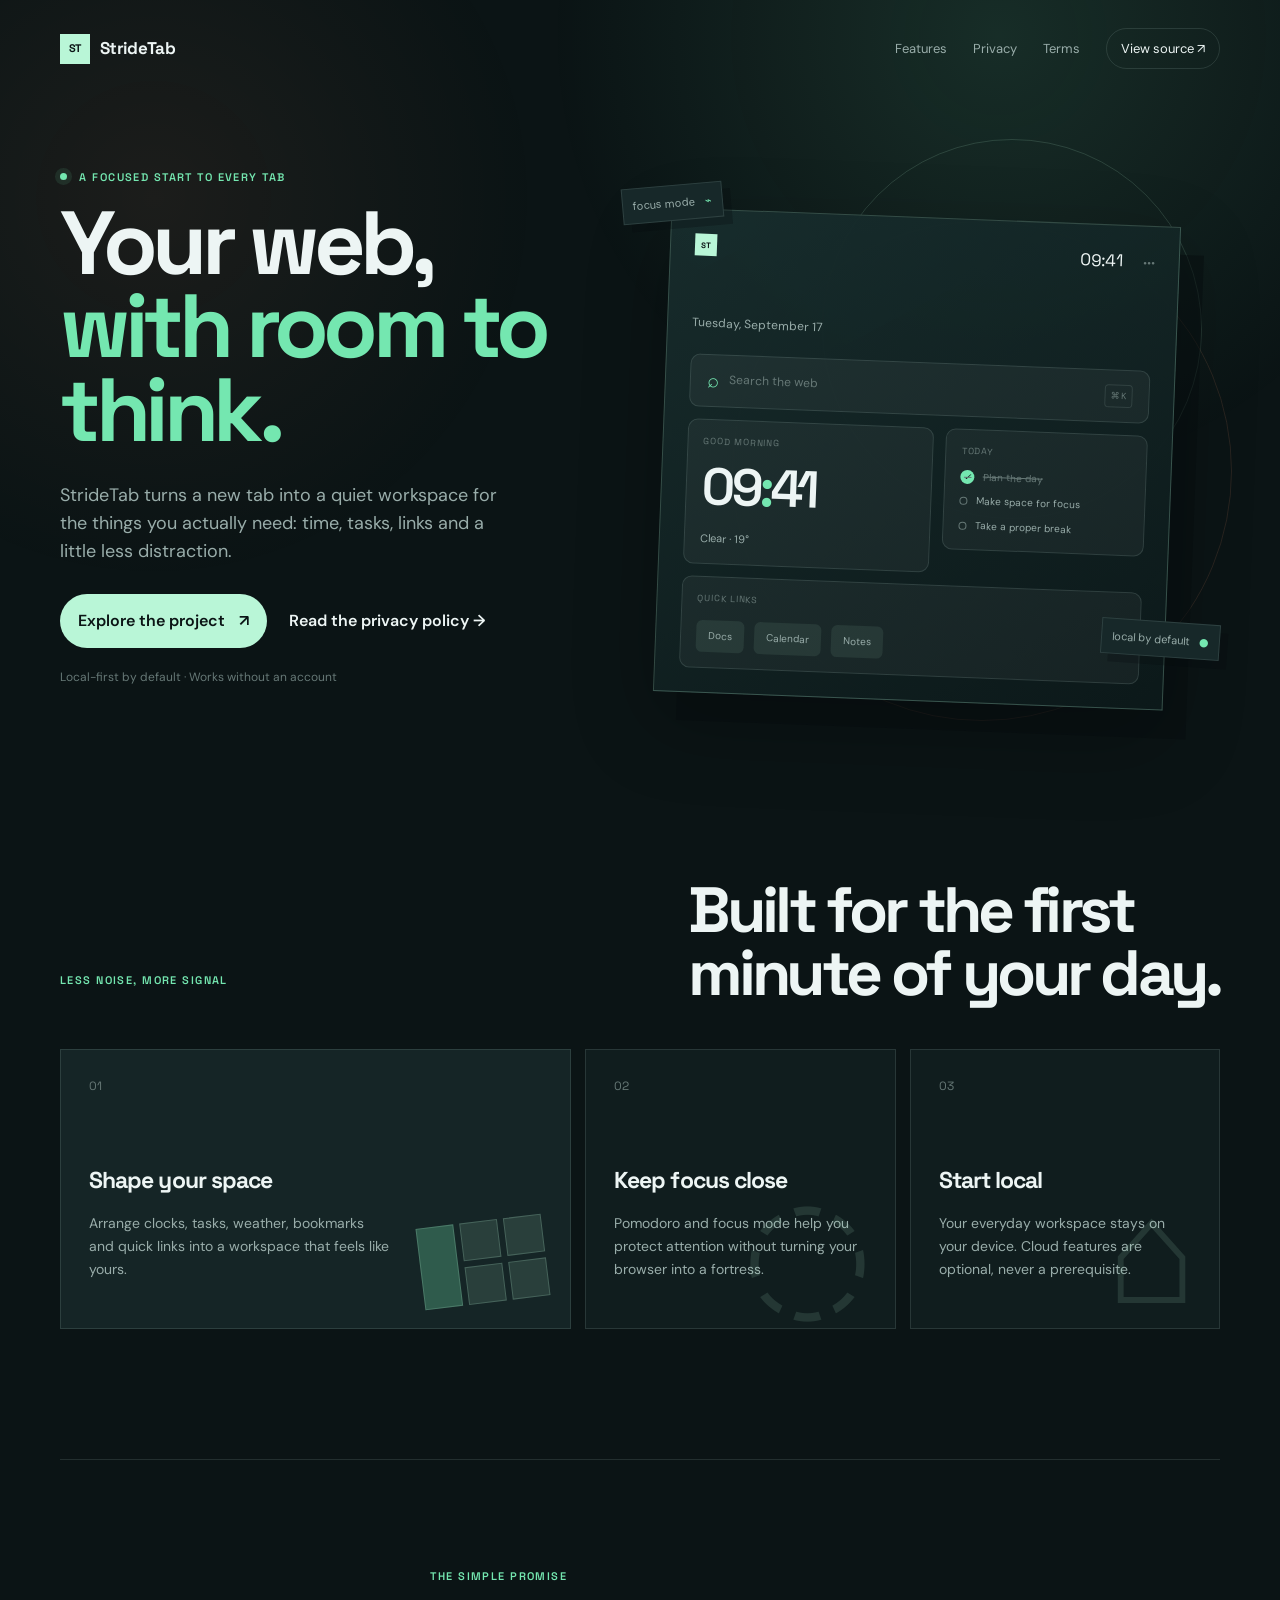
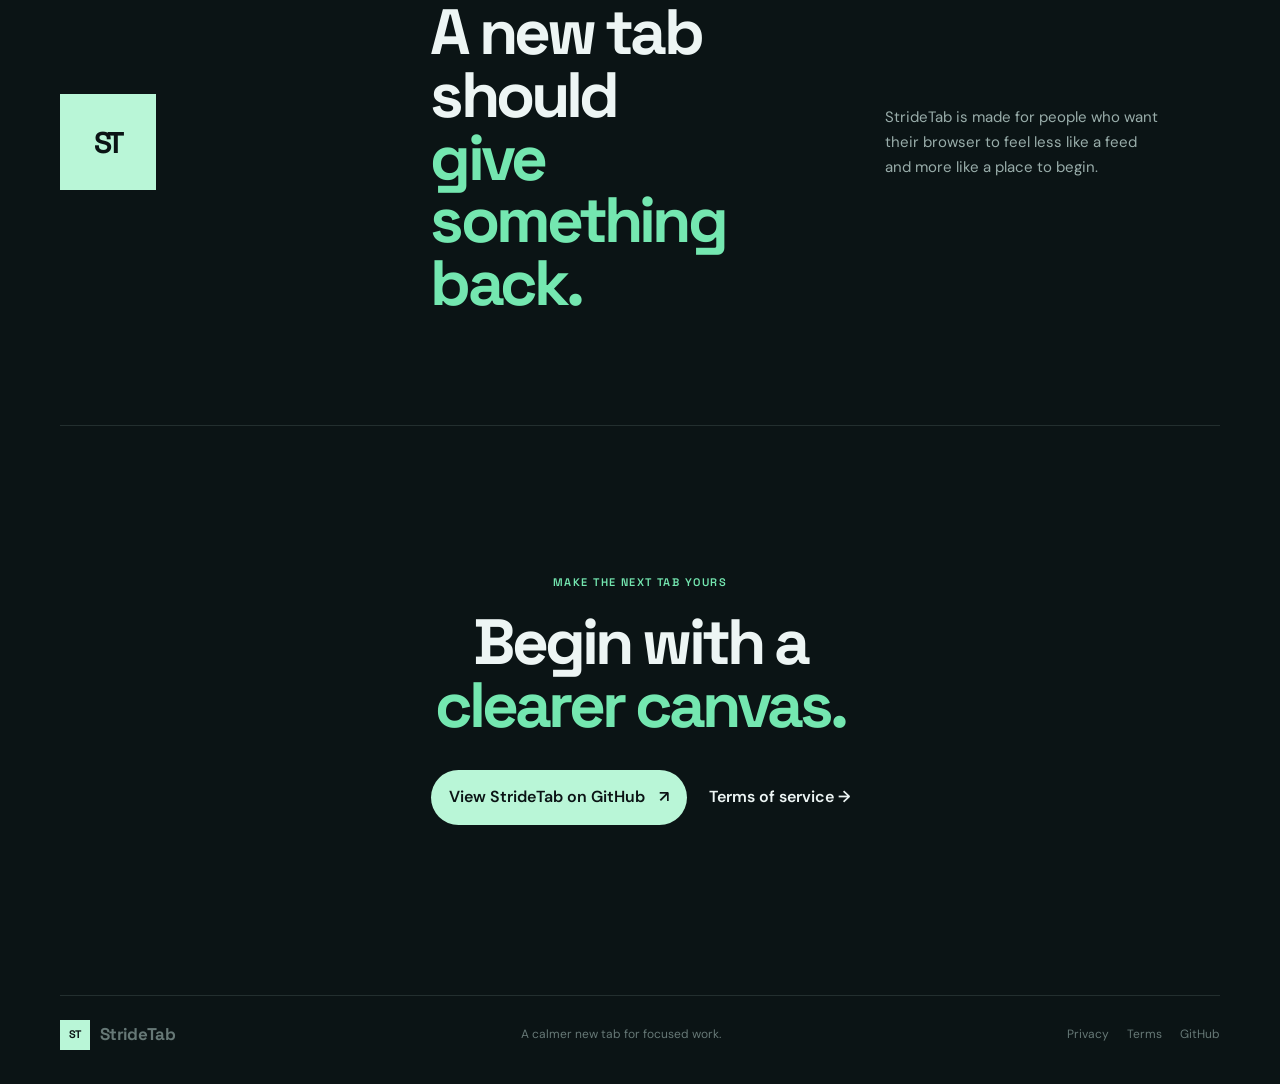
==== index.html @ 519f7705 "Create StrideTab legal and landing site" ====
<!doctype html>
<html lang="en">
  <head>
    <meta charset="UTF-8" />
    <meta name="viewport" content="width=device-width, initial-scale=1" />
    <meta name="description" content="StrideTab is a calmer, local-first Chrome new tab for focus, planning and quick access to the web." />
    <title>StrideTab — A calmer new tab</title>
    <link rel="stylesheet" href="styles.css" />
  </head>
  <body>
    <a class="skip-link" href="#main">Skip to content</a>
    <header class="site-header">
      <a class="wordmark" href="index.html" aria-label="StrideTab home"><span class="mark">ST</span><span>StrideTab</span></a>
      <nav class="site-nav" aria-label="Main navigation">
        <a href="#features">Features</a>
        <a href="privacy.html">Privacy</a>
        <a href="terms.html">Terms</a>
        <a class="nav-cta" href="https://github.com/Arbalester/chrome-extention-start-page-2024">View source <span aria-hidden="true">↗</span></a>
      </nav>
    </header>

    <main id="main">
      <section class="hero section-wrap">
        <div class="hero-copy">
          <p class="eyebrow"><span class="status-dot"></span> A focused start to every tab</p>
          <h1>Your web,<br /><em>with room to think.</em></h1>
          <p class="hero-lede">StrideTab turns a new tab into a quiet workspace for the things you actually need: time, tasks, links and a little less distraction.</p>
          <div class="hero-actions">
            <a class="button button-primary" href="https://github.com/Arbalester/chrome-extention-start-page-2024">Explore the project <span aria-hidden="true">↗</span></a>
            <a class="text-link" href="privacy.html">Read the privacy policy <span aria-hidden="true">→</span></a>
          </div>
          <p class="micro-copy">Local-first by default · Works without an account</p>
        </div>
        <div class="hero-visual" aria-label="Abstract preview of the StrideTab workspace" role="img">
          <div class="sun-orbit orbit-one"></div>
          <div class="sun-orbit orbit-two"></div>
          <div class="preview-window">
            <div class="preview-topline"><span class="preview-logo">ST</span><span class="preview-time">09:41</span><span class="preview-menu">•••</span></div>
            <div class="preview-date">Tuesday, September 17</div>
            <div class="preview-search"><span class="search-icon">⌕</span><span>Search the web</span><span class="search-key">⌘ K</span></div>
            <div class="preview-grid">
              <div class="preview-card clock-card"><small>GOOD MORNING</small><strong>09<span>:</span>41</strong><span class="weather">Clear · 19°</span></div>
              <div class="preview-card task-card"><small>TODAY</small><span class="task done"><i>✓</i> Plan the day</span><span class="task"><i></i> Make space for focus</span><span class="task"><i></i> Take a proper break</span></div>
              <div class="preview-card link-card"><small>QUICK LINKS</small><div class="link-row"><span>Docs</span><span>Calendar</span><span>Notes</span></div></div>
            </div>
          </div>
          <span class="float-label label-focus">focus mode <b>⌁</b></span>
          <span class="float-label label-local">local by default <b>●</b></span>
        </div>
      </section>

      <section id="features" class="section-wrap feature-section">
        <div class="section-intro"><p class="eyebrow">Less noise, more signal</p><h2>Built for the first<br />minute of your day.</h2></div>
        <div class="feature-grid">
          <article class="feature-card feature-wide"><span class="feature-number">01</span><div><h3>Shape your space</h3><p>Arrange clocks, tasks, weather, bookmarks and quick links into a workspace that feels like yours.</p></div><div class="mini-layout"><span></span><span></span><span></span><span></span><span></span></div></article>
          <article class="feature-card"><span class="feature-number">02</span><h3>Keep focus close</h3><p>Pomodoro and focus mode help you protect attention without turning your browser into a fortress.</p><span class="feature-glyph">◌</span></article>
          <article class="feature-card"><span class="feature-number">03</span><h3>Start local</h3><p>Your everyday workspace stays on your device. Cloud features are optional, never a prerequisite.</p><span class="feature-glyph">⌂</span></article>
        </div>
      </section>

      <section class="section-wrap principle-section">
        <div class="principle-mark">ST</div>
        <div><p class="eyebrow">The simple promise</p><h2>A new tab should<br /><em>give something back.</em></h2></div>
        <p class="principle-copy">StrideTab is made for people who want their browser to feel less like a feed and more like a place to begin.</p>
      </section>

      <section class="section-wrap final-cta">
        <p class="eyebrow">Make the next tab yours</p><h2>Begin with a<br /><em>clearer canvas.</em></h2>
        <div class="hero-actions"><a class="button button-primary" href="https://github.com/Arbalester/chrome-extention-start-page-2024">View StrideTab on GitHub <span aria-hidden="true">↗</span></a><a class="text-link" href="terms.html">Terms of service <span aria-hidden="true">→</span></a></div>
      </section>
    </main>

    <footer class="site-footer section-wrap"><a class="wordmark" href="index.html"><span class="mark">ST</span><span>StrideTab</span></a><span class="footer-note">A calmer new tab for focused work.</span><nav aria-label="Footer navigation"><a href="privacy.html">Privacy</a><a href="terms.html">Terms</a><a href="https://github.com/Arbalester/chrome-extention-start-page-2024">GitHub</a></nav></footer>
  </body>
</html>
---- styles.css ----
@import url('https://fonts.googleapis.com/css2?family=DM+Sans:wght@400;500;600;700&family=Space+Grotesk:wght@400;500;600;700&display=swap');

:root {
  --ink: #edf5f4;
  --muted: #99adaa;
  --faint: #667876;
  --canvas: #0b1415;
  --surface: #101d1e;
  --surface-raised: #152526;
  --line: rgba(213, 242, 232, 0.12);
  --mint: #b9f6d7;
  --mint-strong: #74e7b0;
  --coral: #ff9b72;
  --max: 1160px;
}

* { box-sizing: border-box; }
html { scroll-behavior: smooth; }
body { margin: 0; color: var(--ink); background: var(--canvas); font: 16px/1.65 'DM Sans', system-ui, sans-serif; }
body::before { position: fixed; inset: 0; z-index: -1; content: ''; pointer-events: none; background: radial-gradient(circle at 78% 4%, rgba(116, 231, 176, 0.12), transparent 28rem), radial-gradient(circle at 12% 22%, rgba(255, 155, 114, 0.07), transparent 24rem); }
a { color: inherit; text-decoration: none; }
a:focus-visible, button:focus-visible { outline: 2px solid var(--mint-strong); outline-offset: 4px; }
.skip-link { position: fixed; top: 12px; left: 12px; z-index: 10; padding: 8px 12px; color: var(--canvas); background: var(--mint); transform: translateY(-160%); }
.skip-link:focus { transform: translateY(0); }
.section-wrap { width: min(calc(100% - 48px), var(--max)); margin: 0 auto; }
.site-header { display: flex; align-items: center; justify-content: space-between; width: min(calc(100% - 48px), var(--max)); margin: 0 auto; padding: 28px 0; }
.wordmark { display: inline-flex; align-items: center; gap: 10px; font: 700 17px/1 'Space Grotesk', sans-serif; letter-spacing: -0.04em; }
.mark { display: grid; width: 30px; height: 30px; place-items: center; color: var(--canvas); background: var(--mint); font-size: 11px; letter-spacing: -0.08em; }
.site-nav { display: flex; align-items: center; gap: 26px; color: var(--muted); font-size: 13px; }
.site-nav a:hover, .site-footer a:hover { color: var(--mint); }
.site-nav .nav-cta { padding: 9px 14px; color: var(--ink); border: 1px solid var(--line); border-radius: 999px; }
.site-nav .nav-cta:hover { border-color: var(--mint-strong); }
.hero { display: grid; grid-template-columns: 0.9fr 1.1fr; gap: 72px; align-items: center; min-height: 690px; padding: 72px 0 120px; }
.eyebrow { margin: 0 0 18px; color: var(--mint-strong); font: 600 11px/1.2 'Space Grotesk', sans-serif; letter-spacing: 0.13em; text-transform: uppercase; }
.status-dot { display: inline-block; width: 7px; height: 7px; margin: 0 8px 1px 0; background: var(--mint-strong); border-radius: 50%; box-shadow: 0 0 0 5px rgba(116, 231, 176, 0.1); }
h1, h2, h3 { margin: 0; font-family: 'Space Grotesk', sans-serif; letter-spacing: -0.06em; }
h1 { max-width: 620px; font-size: clamp(3.5rem, 7vw, 6.8rem); line-height: 0.93; }
h1 em, h2 em { color: var(--mint-strong); font-style: normal; }
.hero-lede { max-width: 460px; margin: 30px 0 28px; color: var(--muted); font-size: 18px; line-height: 1.55; }
.hero-actions { display: flex; flex-wrap: wrap; align-items: center; gap: 22px; }
.button { display: inline-flex; align-items: center; gap: 14px; padding: 14px 18px; border-radius: 999px; font-weight: 600; }
.button-primary { color: var(--canvas); background: var(--mint); }
.button-primary:hover { background: #d4ffe7; transform: translateY(-1px); }
.text-link { color: var(--ink); font-weight: 600; }
.text-link:hover { color: var(--mint-strong); }
.micro-copy { margin: 20px 0 0; color: var(--faint); font-size: 12px; }
.hero-visual { position: relative; min-height: 520px; }
.preview-window { position: absolute; top: 48px; right: 8%; width: min(100%, 510px); padding: 24px; background: linear-gradient(150deg, rgba(24, 45, 45, 0.96), rgba(12, 25, 26, 0.98)); border: 1px solid rgba(185, 246, 215, 0.22); box-shadow: 24px 28px 0 rgba(6, 13, 14, 0.5), 0 30px 80px rgba(0, 0, 0, 0.28); transform: rotate(2.2deg); }
.preview-topline { display: flex; align-items: center; justify-content: space-between; color: var(--faint); font: 11px 'Space Grotesk', sans-serif; }
.preview-logo { display: grid; width: 22px; height: 22px; place-items: center; color: var(--canvas); background: var(--mint); font-size: 8px; font-weight: 700; }
.preview-time { margin-left: auto; margin-right: 20px; color: var(--ink); font-size: 17px; }
.preview-date { margin: 58px 0 20px; color: var(--muted); font-size: 12px; }
.preview-search { display: flex; align-items: center; gap: 10px; padding: 14px 16px; color: var(--faint); background: rgba(255, 255, 255, 0.045); border: 1px solid var(--line); border-radius: 10px; font-size: 12px; }
.search-icon { color: var(--mint-strong); font-size: 20px; line-height: 0; }
.search-key { margin-left: auto; padding: 3px 5px; border: 1px solid var(--line); border-radius: 4px; font-size: 9px; }
.preview-grid { display: grid; grid-template-columns: 1.1fr 0.9fr; gap: 12px; margin-top: 12px; }
.preview-card { min-height: 112px; padding: 15px; background: rgba(255, 255, 255, 0.045); border: 1px solid var(--line); border-radius: 10px; }
.preview-card small { display: block; margin-bottom: 16px; color: var(--faint); font: 9px 'Space Grotesk', sans-serif; letter-spacing: 0.1em; }
.clock-card { grid-row: span 2; }
.clock-card strong { display: block; font: 600 52px/0.9 'Space Grotesk', sans-serif; letter-spacing: -0.08em; }
.clock-card strong span { color: var(--mint-strong); }
.weather { display: block; margin-top: 20px; color: var(--muted); font-size: 11px; }
.task-card { display: grid; align-content: start; gap: 8px; }
.task-card small { margin-bottom: 4px; }
.task { display: flex; align-items: center; gap: 8px; color: var(--muted); font-size: 10px; }
.task i { display: block; width: 8px; height: 8px; border: 1px solid var(--faint); border-radius: 50%; }
.task.done { color: var(--faint); text-decoration: line-through; }
.task.done i { display: grid; width: 14px; height: 14px; place-items: center; color: var(--canvas); background: var(--mint-strong); border: 0; font-size: 9px; }
.link-card { grid-column: 1 / -1; min-height: 76px; }
.link-row { display: flex; gap: 10px; color: var(--muted); font-size: 10px; }
.link-row span { padding: 8px 12px; background: rgba(185, 246, 215, 0.08); border-radius: 6px; }
.sun-orbit { position: absolute; border: 1px solid rgba(185, 246, 215, 0.15); border-radius: 50%; }
.orbit-one { top: -30px; right: 3%; width: 380px; height: 380px; }
.orbit-two { top: 52px; right: -2%; width: 500px; height: 500px; border-color: rgba(255, 155, 114, 0.12); }
.float-label { position: absolute; z-index: 1; padding: 8px 10px; color: var(--muted); background: #172829; border: 1px solid var(--line); font-size: 11px; box-shadow: 8px 8px 0 rgba(5, 11, 12, 0.25); }
.float-label b { margin-left: 7px; color: var(--mint-strong); }
.label-focus { top: 16px; left: 0; transform: rotate(-5deg); }
.label-local { right: 0; bottom: 32px; transform: rotate(4deg); }
.feature-section { padding: 70px 0 130px; }
.section-intro { display: flex; align-items: end; justify-content: space-between; margin-bottom: 44px; }
.section-intro h2, .principle-section h2, .final-cta h2 { font-size: clamp(2.6rem, 5vw, 4.8rem); line-height: 0.98; }
.feature-grid { display: grid; grid-template-columns: 1.35fr 0.82fr 0.82fr; gap: 14px; }
.feature-card { position: relative; min-height: 280px; padding: 28px; overflow: hidden; background: var(--surface); border: 1px solid var(--line); }
.feature-card:first-child { background: var(--surface-raised); }
.feature-number { display: block; margin-bottom: 68px; color: var(--faint); font: 12px 'Space Grotesk', sans-serif; }
.feature-card h3 { margin-bottom: 12px; font-size: 23px; letter-spacing: -0.04em; }
.feature-card p { max-width: 300px; margin: 0; color: var(--muted); font-size: 14px; }
.feature-glyph { position: absolute; right: 22px; bottom: 2px; color: rgba(185, 246, 215, 0.12); font: 150px/1 'Space Grotesk', sans-serif; }
.mini-layout { position: absolute; right: 24px; bottom: 25px; display: grid; grid-template-columns: repeat(3, 38px); gap: 6px; transform: rotate(-7deg); }
.mini-layout span { display: block; height: 38px; background: rgba(185, 246, 215, 0.12); border: 1px solid rgba(185, 246, 215, 0.2); }
.mini-layout span:first-child { grid-row: span 2; height: 82px; background: rgba(116, 231, 176, 0.28); }
.principle-section { display: grid; grid-template-columns: 0.8fr 1fr 0.8fr; gap: 35px; align-items: center; padding: 110px 0; border-top: 1px solid var(--line); border-bottom: 1px solid var(--line); }
.principle-mark { display: grid; width: 96px; height: 96px; place-items: center; color: var(--canvas); background: var(--mint); font: 700 30px 'Space Grotesk', sans-serif; letter-spacing: -0.12em; }
.principle-copy { max-width: 280px; margin: 0; color: var(--muted); font-size: 15px; }
.final-cta { padding: 150px 0 170px; text-align: center; }
.final-cta .eyebrow { margin-bottom: 22px; }
.final-cta h2 { margin-bottom: 34px; }
.final-cta .hero-actions { justify-content: center; }
.site-footer { display: flex; align-items: center; justify-content: space-between; gap: 24px; padding: 24px 0 34px; border-top: 1px solid var(--line); color: var(--faint); font-size: 12px; }
.site-footer nav { display: flex; gap: 18px; }
.legal-page { max-width: 900px; padding: 88px 0 120px; }
.legal-page h1 { max-width: 700px; font-size: clamp(3.4rem, 7vw, 6rem); }
.legal-updated { margin: 20px 0 44px; color: var(--faint); font-size: 13px; }
.legal-lede { max-width: 680px; margin: 0 0 34px; color: var(--muted); font-size: 20px; line-height: 1.55; }
.legal-callout { display: grid; grid-template-columns: 120px 1fr; gap: 20px; max-width: 760px; margin-bottom: 72px; padding: 20px; color: var(--muted); background: rgba(185, 246, 215, 0.06); border-left: 2px solid var(--mint-strong); }
.legal-callout strong { color: var(--mint-strong); font-family: 'Space Grotesk', sans-serif; }
.legal-content { max-width: 700px; }
.legal-content h2 { margin: 44px 0 9px; font-size: 23px; letter-spacing: -0.035em; }
.legal-content p { margin: 0; color: var(--muted); }
@media (max-width: 820px) { .hero { grid-template-columns: 1fr; gap: 30px; padding-top: 54px; } .hero-visual { min-height: 490px; } .feature-grid { grid-template-columns: 1fr 1fr; } .feature-wide { grid-column: 1 / -1; } .principle-section { grid-template-columns: 100px 1fr; } .principle-copy { grid-column: 2; } }
@media (max-width: 560px) { .section-wrap, .site-header { width: min(calc(100% - 32px), var(--max)); } .site-header { align-items: flex-start; gap: 18px; } .site-nav { gap: 12px; font-size: 11px; } .site-nav a:nth-child(1) { display: none; } .site-nav .nav-cta { padding: 7px 9px; } .hero { min-height: auto; padding: 54px 0 90px; } h1 { font-size: 3.65rem; } .hero-lede { font-size: 16px; } .preview-window { right: 0; padding: 15px; transform: rotate(1deg); } .preview-date { margin-top: 42px; } .orbit-one { right: -18%; } .orbit-two { right: -35%; } .float-label { font-size: 10px; } .label-focus { left: -5px; } .label-local { right: -5px; bottom: 10px; } .section-intro { display: block; } .section-intro h2 { margin-top: 28px; } .feature-section { padding-bottom: 90px; } .feature-grid { grid-template-columns: 1fr; } .feature-wide { grid-column: auto; } .feature-card { min-height: 240px; } .principle-section { grid-template-columns: 1fr; gap: 28px; padding: 80px 0; } .principle-copy { grid-column: auto; } .final-cta { padding: 100px 0; } .site-footer { align-items: flex-start; flex-direction: column; } .legal-page { padding: 60px 0 90px; } .legal-callout { grid-template-columns: 1fr; gap: 5px; margin-bottom: 52px; } }
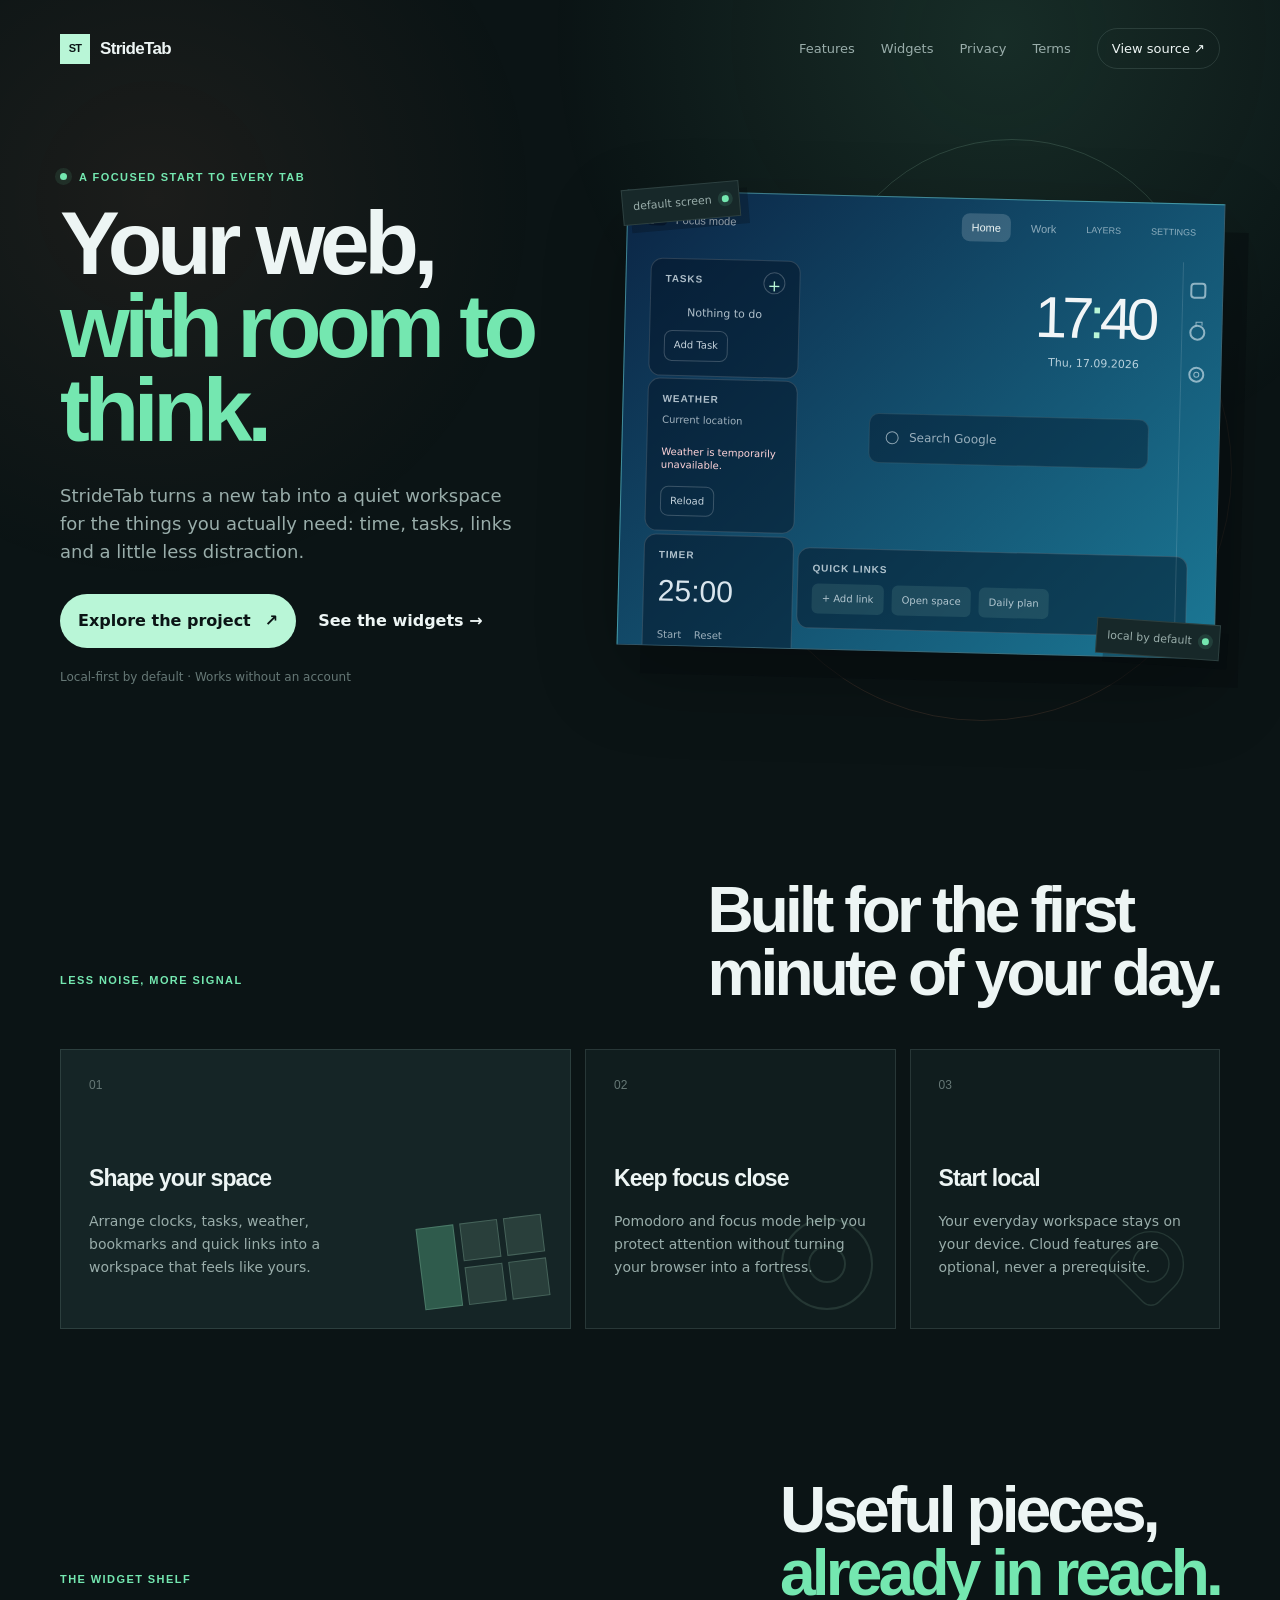
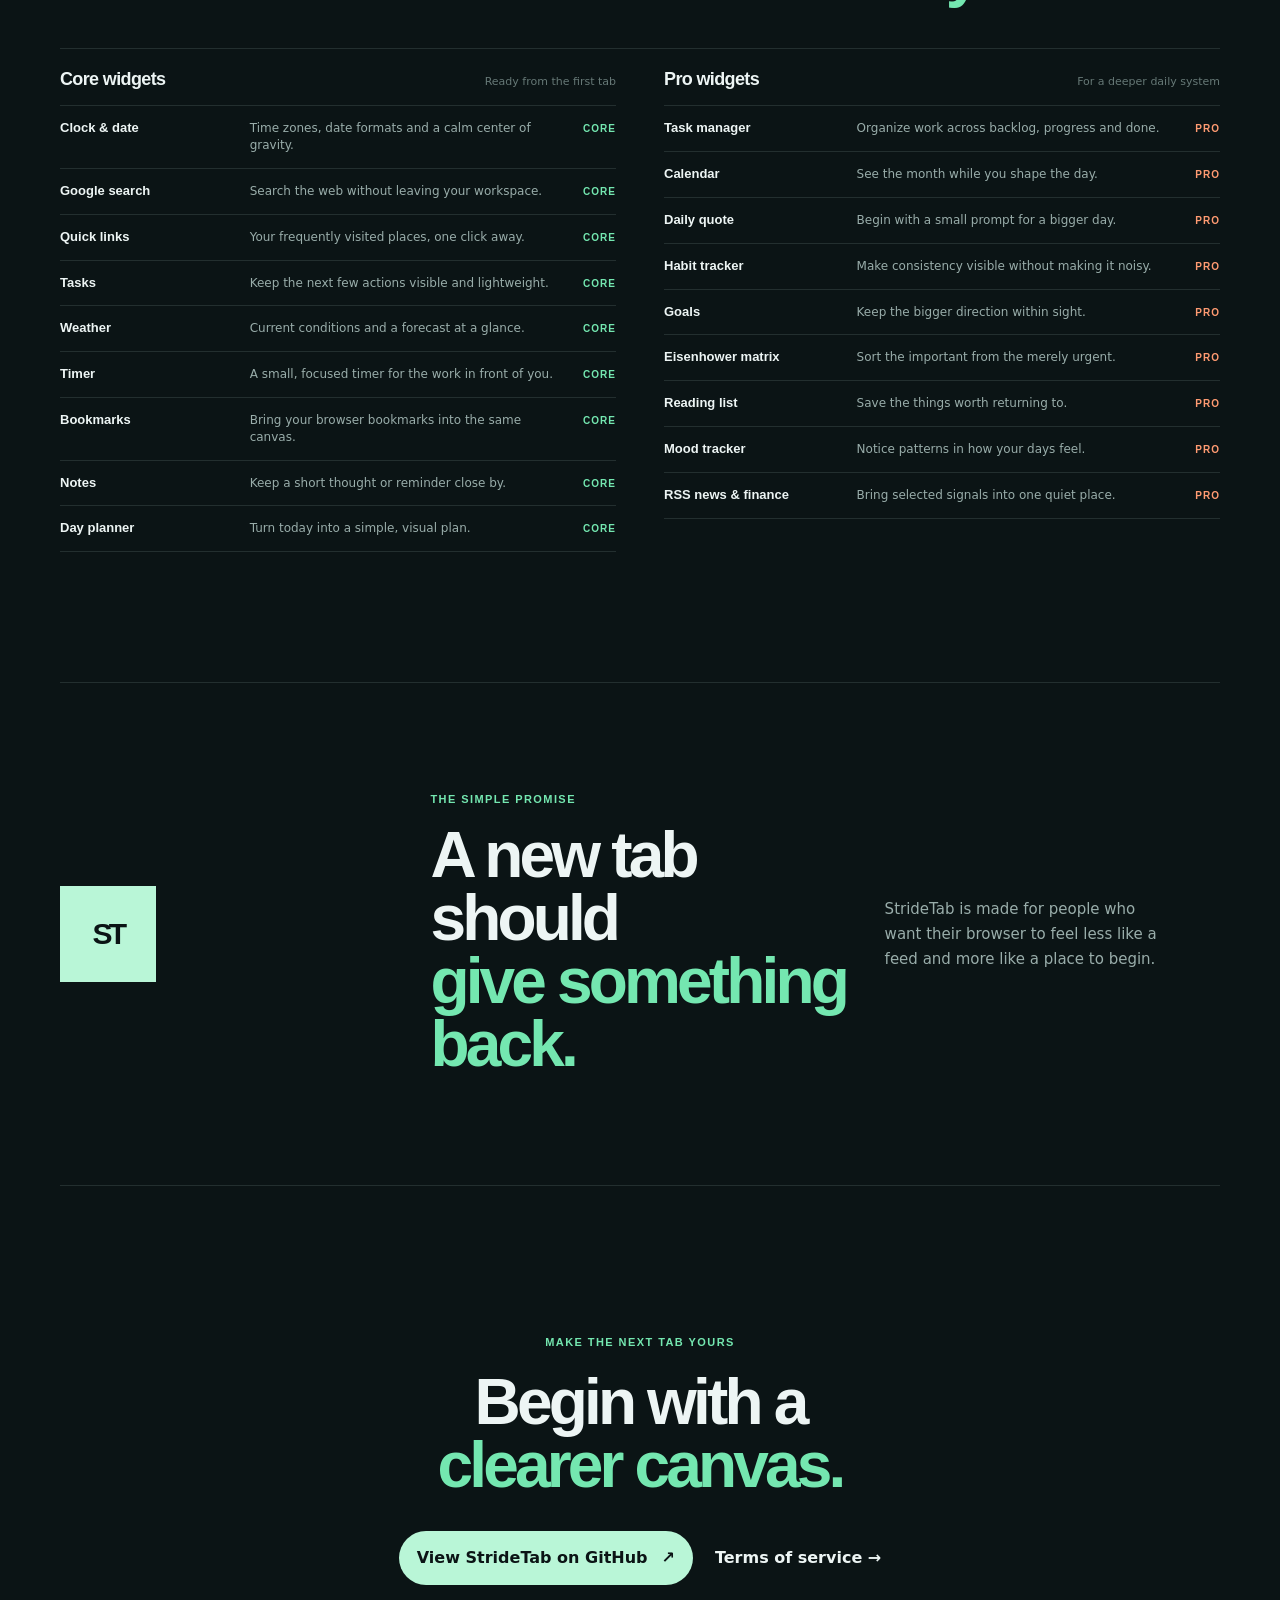
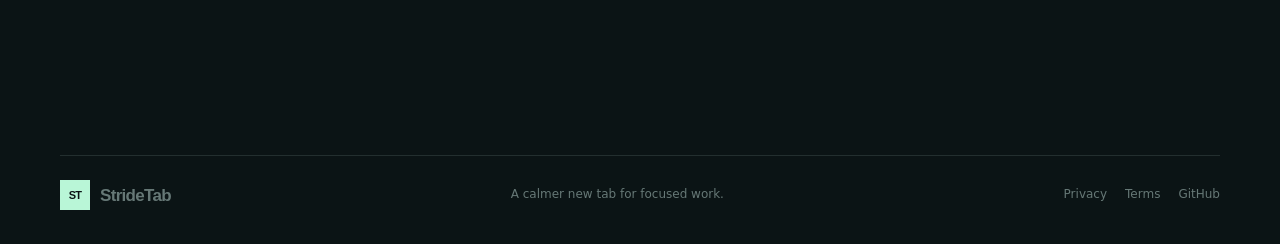
==== commit 0d47cca8: "Add accurate product preview and widget catalog" ====
--- a/index.html
+++ b/index.html
@@ -13,6 +13,7 @@
       <a class="wordmark" href="index.html" aria-label="StrideTab home"><span class="mark">ST</span><span>StrideTab</span></a>
       <nav class="site-nav" aria-label="Main navigation">
         <a href="#features">Features</a>
+        <a href="#widgets">Widgets</a>
         <a href="privacy.html">Privacy</a>
         <a href="terms.html">Terms</a>
         <a class="nav-cta" href="https://github.com/Arbalester/chrome-extention-start-page-2024">View source <span aria-hidden="true">↗</span></a>
@@ -27,25 +28,30 @@
           <p class="hero-lede">StrideTab turns a new tab into a quiet workspace for the things you actually need: time, tasks, links and a little less distraction.</p>
           <div class="hero-actions">
             <a class="button button-primary" href="https://github.com/Arbalester/chrome-extention-start-page-2024">Explore the project <span aria-hidden="true">↗</span></a>
-            <a class="text-link" href="privacy.html">Read the privacy policy <span aria-hidden="true">→</span></a>
+            <a class="text-link" href="#widgets">See the widgets <span aria-hidden="true">→</span></a>
           </div>
           <p class="micro-copy">Local-first by default · Works without an account</p>
         </div>
-        <div class="hero-visual" aria-label="Abstract preview of the StrideTab workspace" role="img">
+        <div class="hero-visual" aria-label="Preview of the StrideTab new tab screen" role="img">
           <div class="sun-orbit orbit-one"></div>
           <div class="sun-orbit orbit-two"></div>
-          <div class="preview-window">
-            <div class="preview-topline"><span class="preview-logo">ST</span><span class="preview-time">09:41</span><span class="preview-menu">•••</span></div>
-            <div class="preview-date">Tuesday, September 17</div>
-            <div class="preview-search"><span class="search-icon">⌕</span><span>Search the web</span><span class="search-key">⌘ K</span></div>
-            <div class="preview-grid">
-              <div class="preview-card clock-card"><small>GOOD MORNING</small><strong>09<span>:</span>41</strong><span class="weather">Clear · 19°</span></div>
-              <div class="preview-card task-card"><small>TODAY</small><span class="task done"><i>✓</i> Plan the day</span><span class="task"><i></i> Make space for focus</span><span class="task"><i></i> Take a proper break</span></div>
-              <div class="preview-card link-card"><small>QUICK LINKS</small><div class="link-row"><span>Docs</span><span>Calendar</span><span>Notes</span></div></div>
+          <div class="preview-window app-preview">
+            <div class="app-topbar">
+              <span class="focus-control"><i class="mini-switch"></i> Focus mode</span>
+              <div class="app-tabs"><span class="app-tab is-active">Home</span><span class="app-tab">Work</span><span class="app-tab app-tab-icon">Layers</span><span class="app-tab app-tab-icon">Settings</span></div>
             </div>
+            <div class="app-canvas">
+              <div class="preview-card app-card tasks-card"><small>TASKS</small><span class="card-add">+</span><span class="empty-state">Nothing to do</span><span class="card-action">Add Task</span></div>
+              <div class="preview-card app-card weather-card"><small>WEATHER</small><span class="weather-location">Current location</span><span class="weather-error">Weather is temporarily unavailable.</span><span class="card-action">Reload</span></div>
+              <div class="preview-clock"><strong>17<span>:</span>40</strong><span>Thu, 17.09.2026</span></div>
+              <div class="preview-search"><span class="search-icon"></span><span>Search Google</span><span class="search-submit" aria-hidden="true"></span></div>
+              <div class="preview-card app-card timer-card"><small>TIMER</small><strong>25:00</strong><span class="timer-actions">Start &nbsp;&nbsp; Reset</span></div>
+              <div class="preview-card app-card quick-links-card"><small>QUICK LINKS</small><div class="link-row"><span>+ Add link</span><span>Open space</span><span>Daily plan</span></div></div>
+            </div>
+            <div class="app-rail" aria-hidden="true"><span class="rail-icon rail-icon-block"></span><span class="rail-icon rail-icon-timer"></span><span class="rail-icon rail-icon-settings"></span></div>
           </div>
-          <span class="float-label label-focus">focus mode <b>⌁</b></span>
-          <span class="float-label label-local">local by default <b>●</b></span>
+          <span class="float-label label-focus">default screen <b class="badge-dot"></b></span>
+          <span class="float-label label-local">local by default <b class="badge-dot"></b></span>
         </div>
       </section>
 
@@ -53,8 +59,42 @@
         <div class="section-intro"><p class="eyebrow">Less noise, more signal</p><h2>Built for the first<br />minute of your day.</h2></div>
         <div class="feature-grid">
           <article class="feature-card feature-wide"><span class="feature-number">01</span><div><h3>Shape your space</h3><p>Arrange clocks, tasks, weather, bookmarks and quick links into a workspace that feels like yours.</p></div><div class="mini-layout"><span></span><span></span><span></span><span></span><span></span></div></article>
-          <article class="feature-card"><span class="feature-number">02</span><h3>Keep focus close</h3><p>Pomodoro and focus mode help you protect attention without turning your browser into a fortress.</p><span class="feature-glyph">◌</span></article>
-          <article class="feature-card"><span class="feature-number">03</span><h3>Start local</h3><p>Your everyday workspace stays on your device. Cloud features are optional, never a prerequisite.</p><span class="feature-glyph">⌂</span></article>
+          <article class="feature-card"><span class="feature-number">02</span><h3>Keep focus close</h3><p>Pomodoro and focus mode help you protect attention without turning your browser into a fortress.</p><span class="feature-glyph feature-glyph-focus" aria-hidden="true"></span></article>
+          <article class="feature-card"><span class="feature-number">03</span><h3>Start local</h3><p>Your everyday workspace stays on your device. Cloud features are optional, never a prerequisite.</p><span class="feature-glyph feature-glyph-local" aria-hidden="true"></span></article>
+        </div>
+      </section>
+
+      <section id="widgets" class="section-wrap widget-section">
+        <div class="section-intro"><p class="eyebrow">The widget shelf</p><h2>Useful pieces,<br /><em>already in reach.</em></h2></div>
+        <div class="widget-list">
+          <div class="widget-group">
+            <div class="widget-group-heading"><strong>Core widgets</strong><span>Ready from the first tab</span></div>
+            <ul>
+              <li><strong>Clock &amp; date</strong><span>Time zones, date formats and a calm center of gravity.</span><b>Core</b></li>
+              <li><strong>Google search</strong><span>Search the web without leaving your workspace.</span><b>Core</b></li>
+              <li><strong>Quick links</strong><span>Your frequently visited places, one click away.</span><b>Core</b></li>
+              <li><strong>Tasks</strong><span>Keep the next few actions visible and lightweight.</span><b>Core</b></li>
+              <li><strong>Weather</strong><span>Current conditions and a forecast at a glance.</span><b>Core</b></li>
+              <li><strong>Timer</strong><span>A small, focused timer for the work in front of you.</span><b>Core</b></li>
+              <li><strong>Bookmarks</strong><span>Bring your browser bookmarks into the same canvas.</span><b>Core</b></li>
+              <li><strong>Notes</strong><span>Keep a short thought or reminder close by.</span><b>Core</b></li>
+              <li><strong>Day planner</strong><span>Turn today into a simple, visual plan.</span><b>Core</b></li>
+            </ul>
+          </div>
+          <div class="widget-group widget-group-pro">
+            <div class="widget-group-heading"><strong>Pro widgets</strong><span>For a deeper daily system</span></div>
+            <ul>
+              <li><strong>Task manager</strong><span>Organize work across backlog, progress and done.</span><b>Pro</b></li>
+              <li><strong>Calendar</strong><span>See the month while you shape the day.</span><b>Pro</b></li>
+              <li><strong>Daily quote</strong><span>Begin with a small prompt for a bigger day.</span><b>Pro</b></li>
+              <li><strong>Habit tracker</strong><span>Make consistency visible without making it noisy.</span><b>Pro</b></li>
+              <li><strong>Goals</strong><span>Keep the bigger direction within sight.</span><b>Pro</b></li>
+              <li><strong>Eisenhower matrix</strong><span>Sort the important from the merely urgent.</span><b>Pro</b></li>
+              <li><strong>Reading list</strong><span>Save the things worth returning to.</span><b>Pro</b></li>
+              <li><strong>Mood tracker</strong><span>Notice patterns in how your days feel.</span><b>Pro</b></li>
+              <li><strong>RSS news &amp; finance</strong><span>Bring selected signals into one quiet place.</span><b>Pro</b></li>
+            </ul>
+          </div>
         </div>
       </section>
 
--- a/styles.css
+++ b/styles.css
@@ -1,5 +1,3 @@
-@import url('https://fonts.googleapis.com/css2?family=DM+Sans:wght@400;500;600;700&family=Space+Grotesk:wght@400;500;600;700&display=swap');
-
 :root {
   --ink: #edf5f4;
   --muted: #99adaa;
@@ -45,35 +43,46 @@
 .text-link:hover { color: var(--mint-strong); }
 .micro-copy { margin: 20px 0 0; color: var(--faint); font-size: 12px; }
 .hero-visual { position: relative; min-height: 520px; }
-.preview-window { position: absolute; top: 48px; right: 8%; width: min(100%, 510px); padding: 24px; background: linear-gradient(150deg, rgba(24, 45, 45, 0.96), rgba(12, 25, 26, 0.98)); border: 1px solid rgba(185, 246, 215, 0.22); box-shadow: 24px 28px 0 rgba(6, 13, 14, 0.5), 0 30px 80px rgba(0, 0, 0, 0.28); transform: rotate(2.2deg); }
-.preview-topline { display: flex; align-items: center; justify-content: space-between; color: var(--faint); font: 11px 'Space Grotesk', sans-serif; }
-.preview-logo { display: grid; width: 22px; height: 22px; place-items: center; color: var(--canvas); background: var(--mint); font-size: 8px; font-weight: 700; }
-.preview-time { margin-left: auto; margin-right: 20px; color: var(--ink); font-size: 17px; }
-.preview-date { margin: 58px 0 20px; color: var(--muted); font-size: 12px; }
+.preview-window { position: absolute; top: 28px; right: 0; width: min(100%, 600px); height: 455px; overflow: hidden; background: linear-gradient(135deg, #0b2545 0%, #1b7895 100%); border: 1px solid rgba(185, 246, 215, 0.26); box-shadow: 24px 28px 0 rgba(6, 13, 14, 0.5), 0 30px 80px rgba(0, 0, 0, 0.28); transform: rotate(1.4deg); }
+.app-topbar { position: relative; z-index: 2; display: flex; align-items: center; justify-content: space-between; height: 56px; padding: 0 18px; color: rgba(239, 249, 255, 0.78); font: 11px 'Space Grotesk', sans-serif; }
+.focus-control { display: inline-flex; align-items: center; gap: 8px; }
+.mini-switch { display: inline-block; width: 22px; height: 12px; background: rgba(3, 17, 35, 0.58); border-radius: 999px; }
+.mini-switch::after { display: block; width: 8px; height: 8px; margin: 2px; content: ''; background: var(--ink); border-radius: 50%; }
+.app-tabs { display: flex; align-items: center; gap: 10px; }
+.app-tab { padding: 8px 10px; color: rgba(239, 249, 255, 0.56); }
+.app-tab.is-active { color: var(--ink); background: rgba(255, 255, 255, 0.16); border-radius: 8px; }
+.app-tab-icon { font-size: 9px; text-transform: uppercase; }
+.app-canvas { position: relative; height: calc(100% - 56px); }
+.app-card { position: absolute; width: 150px; min-height: 112px; padding: 14px; background: rgba(2, 18, 36, 0.5); border: 1px solid rgba(255, 255, 255, 0.15); border-radius: 12px; }
+.app-card small { display: block; margin-bottom: 16px; color: rgba(239, 249, 255, 0.72); font: 700 10px 'Space Grotesk', sans-serif; letter-spacing: 0.09em; }
+.tasks-card { top: 10px; left: 24px; }
+.weather-card { top: 130px; left: 24px; min-height: 142px; }
+.timer-card { top: 286px; left: 24px; min-height: 126px; }
+.card-add { position: absolute; top: 11px; right: 14px; display: grid; width: 22px; height: 22px; place-items: center; color: var(--mint); border: 1px solid rgba(255, 255, 255, 0.22); border-radius: 50%; font-size: 16px; }
+.empty-state { display: block; margin: 20px 0 8px; color: rgba(239, 249, 255, 0.72); text-align: center; font-size: 11px; }
+.card-action { display: inline-block; padding: 6px 9px; color: rgba(239, 249, 255, 0.82); border: 1px solid rgba(255, 255, 255, 0.2); border-radius: 8px; font-size: 10px; }
+.weather-location { display: block; margin: -8px 0 16px; color: rgba(239, 249, 255, 0.66); font-size: 10px; }
+.weather-error { display: block; margin-bottom: 14px; color: #ffd4d9; font-size: 10px; line-height: 1.35; }
+.preview-clock { position: absolute; top: 32px; right: 68px; text-align: center; color: rgba(255, 255, 255, 0.94); }
+.preview-clock strong { display: block; font: 500 58px/0.95 'Space Grotesk', sans-serif; letter-spacing: -0.09em; }
+.preview-clock strong span { color: var(--mint); }
+.preview-clock > span { display: block; margin-top: 10px; color: rgba(239, 249, 255, 0.75); font-size: 11px; }
 .preview-search { display: flex; align-items: center; gap: 10px; padding: 14px 16px; color: var(--faint); background: rgba(255, 255, 255, 0.045); border: 1px solid var(--line); border-radius: 10px; font-size: 12px; }
-.search-icon { color: var(--mint-strong); font-size: 20px; line-height: 0; }
-.search-key { margin-left: auto; padding: 3px 5px; border: 1px solid var(--line); border-radius: 4px; font-size: 9px; }
-.preview-grid { display: grid; grid-template-columns: 1.1fr 0.9fr; gap: 12px; margin-top: 12px; }
-.preview-card { min-height: 112px; padding: 15px; background: rgba(255, 255, 255, 0.045); border: 1px solid var(--line); border-radius: 10px; }
-.preview-card small { display: block; margin-bottom: 16px; color: var(--faint); font: 9px 'Space Grotesk', sans-serif; letter-spacing: 0.1em; }
-.clock-card { grid-row: span 2; }
-.clock-card strong { display: block; font: 600 52px/0.9 'Space Grotesk', sans-serif; letter-spacing: -0.08em; }
-.clock-card strong span { color: var(--mint-strong); }
-.weather { display: block; margin-top: 20px; color: var(--muted); font-size: 11px; }
-.task-card { display: grid; align-content: start; gap: 8px; }
-.task-card small { margin-bottom: 4px; }
-.task { display: flex; align-items: center; gap: 8px; color: var(--muted); font-size: 10px; }
-.task i { display: block; width: 8px; height: 8px; border: 1px solid var(--faint); border-radius: 50%; }
-.task.done { color: var(--faint); text-decoration: line-through; }
-.task.done i { display: grid; width: 14px; height: 14px; place-items: center; color: var(--canvas); background: var(--mint-strong); border: 0; font-size: 9px; }
-.link-card { grid-column: 1 / -1; min-height: 76px; }
-.link-row { display: flex; gap: 10px; color: var(--muted); font-size: 10px; }
-.link-row span { padding: 8px 12px; background: rgba(185, 246, 215, 0.08); border-radius: 6px; }
+.preview-search { position: absolute; top: 160px; right: 70px; width: 280px; background: rgba(2, 18, 36, 0.42); color: rgba(239, 249, 255, 0.62); }
+.search-icon { width: 13px; height: 13px; border: 1px solid rgba(239, 249, 255, 0.56); border-radius: 50%; }
+.search-submit { margin-left: auto; color: rgba(239, 249, 255, 0.78); font-size: 18px; line-height: 0; }
+.timer-card strong { display: block; margin-bottom: 14px; color: rgba(239, 249, 255, 0.9); font: 400 30px/1 'Space Grotesk', sans-serif; }
+.timer-actions { color: rgba(239, 249, 255, 0.64); font-size: 10px; }
+.quick-links-card { bottom: 20px; left: 178px; width: 390px; min-height: 72px; }
+.quick-links-card small { margin-bottom: 10px; }
+.link-row { display: flex; gap: 8px; color: rgba(239, 249, 255, 0.7); font-size: 10px; }
+.link-row span { padding: 7px 10px; background: rgba(185, 246, 215, 0.1); border-radius: 6px; }
+.app-rail { position: absolute; top: 58px; right: 10px; bottom: 0; display: flex; flex-direction: column; align-items: center; gap: 26px; width: 30px; padding-top: 20px; color: rgba(239, 249, 255, 0.7); border-left: 1px solid rgba(255, 255, 255, 0.13); font-size: 15px; }
 .sun-orbit { position: absolute; border: 1px solid rgba(185, 246, 215, 0.15); border-radius: 50%; }
 .orbit-one { top: -30px; right: 3%; width: 380px; height: 380px; }
 .orbit-two { top: 52px; right: -2%; width: 500px; height: 500px; border-color: rgba(255, 155, 114, 0.12); }
 .float-label { position: absolute; z-index: 1; padding: 8px 10px; color: var(--muted); background: #172829; border: 1px solid var(--line); font-size: 11px; box-shadow: 8px 8px 0 rgba(5, 11, 12, 0.25); }
-.float-label b { margin-left: 7px; color: var(--mint-strong); }
+.float-label b { display: inline-block; width: 7px; height: 7px; margin-left: 7px; background: var(--mint-strong); border-radius: 50%; box-shadow: 0 0 0 4px rgba(116, 231, 176, 0.12); }
 .label-focus { top: 16px; left: 0; transform: rotate(-5deg); }
 .label-local { right: 0; bottom: 32px; transform: rotate(4deg); }
 .feature-section { padding: 70px 0 130px; }
@@ -85,10 +94,31 @@
 .feature-number { display: block; margin-bottom: 68px; color: var(--faint); font: 12px 'Space Grotesk', sans-serif; }
 .feature-card h3 { margin-bottom: 12px; font-size: 23px; letter-spacing: -0.04em; }
 .feature-card p { max-width: 300px; margin: 0; color: var(--muted); font-size: 14px; }
-.feature-glyph { position: absolute; right: 22px; bottom: 2px; color: rgba(185, 246, 215, 0.12); font: 150px/1 'Space Grotesk', sans-serif; }
+.feature-glyph { position: absolute; right: 22px; bottom: 18px; width: 92px; height: 92px; color: rgba(185, 246, 215, 0.12); }
+.feature-glyph-focus { border: 2px solid currentColor; border-radius: 50%; }
+.feature-glyph-focus::after { position: absolute; top: 50%; left: 50%; width: 34px; height: 34px; content: ''; border: 2px solid currentColor; border-radius: 50%; transform: translate(-50%, -50%); }
+.feature-glyph-local { border: 2px solid currentColor; border-radius: 50% 50% 18% 18%; transform: rotate(45deg) scale(0.72); }
+.feature-glyph-local::after { position: absolute; inset: 18px; content: ''; border: 2px solid currentColor; border-radius: 50%; }
+.rail-icon { position: relative; display: block; width: 16px; height: 16px; opacity: 0.8; }
+.rail-icon-block { border: 2px solid currentColor; border-radius: 4px; }
+.rail-icon-timer { border: 2px solid currentColor; border-radius: 50%; }
+.rail-icon-timer::after { position: absolute; top: -5px; left: 4px; width: 5px; height: 3px; content: ''; border: 1px solid currentColor; border-bottom: 0; }
+.rail-icon-settings { border: 2px solid currentColor; border-radius: 50%; }
+.rail-icon-settings::after { position: absolute; inset: 3px; content: ''; border: 1px solid currentColor; border-radius: 50%; }
 .mini-layout { position: absolute; right: 24px; bottom: 25px; display: grid; grid-template-columns: repeat(3, 38px); gap: 6px; transform: rotate(-7deg); }
 .mini-layout span { display: block; height: 38px; background: rgba(185, 246, 215, 0.12); border: 1px solid rgba(185, 246, 215, 0.2); }
 .mini-layout span:first-child { grid-row: span 2; height: 82px; background: rgba(116, 231, 176, 0.28); }
+.widget-section { padding: 20px 0 130px; }
+.widget-list { display: grid; grid-template-columns: 1fr 1fr; gap: 48px; border-top: 1px solid var(--line); }
+.widget-group-heading { display: flex; align-items: baseline; justify-content: space-between; gap: 20px; padding: 20px 0 14px; border-bottom: 1px solid var(--line); }
+.widget-group-heading strong { color: var(--ink); font: 600 18px 'Space Grotesk', sans-serif; letter-spacing: -0.035em; }
+.widget-group-heading span { color: var(--faint); font-size: 11px; }
+.widget-group ul { margin: 0; padding: 0; list-style: none; }
+.widget-group li { display: grid; grid-template-columns: minmax(112px, 0.55fr) 1fr auto; gap: 14px; align-items: baseline; padding: 14px 0; border-bottom: 1px solid var(--line); }
+.widget-group li strong { font: 600 13px 'Space Grotesk', sans-serif; }
+.widget-group li span { color: var(--muted); font-size: 12px; line-height: 1.4; }
+.widget-group li b { color: var(--mint-strong); font: 600 10px 'Space Grotesk', sans-serif; letter-spacing: 0.1em; text-transform: uppercase; }
+.widget-group-pro li b { color: var(--coral); }
 .principle-section { display: grid; grid-template-columns: 0.8fr 1fr 0.8fr; gap: 35px; align-items: center; padding: 110px 0; border-top: 1px solid var(--line); border-bottom: 1px solid var(--line); }
 .principle-mark { display: grid; width: 96px; height: 96px; place-items: center; color: var(--canvas); background: var(--mint); font: 700 30px 'Space Grotesk', sans-serif; letter-spacing: -0.12em; }
 .principle-copy { max-width: 280px; margin: 0; color: var(--muted); font-size: 15px; }
@@ -96,6 +126,23 @@
 .final-cta .eyebrow { margin-bottom: 22px; }
 .final-cta h2 { margin-bottom: 34px; }
 .final-cta .hero-actions { justify-content: center; }
+.preview-page { padding: 84px 0 108px; }
+.preview-page h1 { max-width: 720px; }
+.preview-lede { max-width: 560px; margin: 28px 0 44px; color: var(--muted); font-size: 18px; line-height: 1.55; }
+.preview-stage { position: relative; min-height: 570px; padding: 0 20px 50px; }
+.preview-window-large { position: relative; top: auto; right: auto; width: 100%; max-width: 980px; height: 600px; margin: 0 auto; transform: none; }
+.preview-window-large .app-card { width: 220px; }
+.preview-window-large .tasks-card { top: 24px; left: 34px; min-height: 160px; }
+.preview-window-large .weather-card { top: 200px; left: 34px; min-height: 190px; }
+.preview-window-large .timer-card { top: 410px; left: 34px; min-height: 160px; }
+.preview-window-large .preview-clock { top: 65px; right: 170px; }
+.preview-window-large .preview-clock strong { font-size: 92px; }
+.preview-window-large .preview-search { top: 245px; right: 170px; width: 430px; }
+.preview-window-large .quick-links-card { bottom: 35px; left: 300px; width: 590px; min-height: 92px; }
+.preview-window-large .app-card small { font-size: 12px; }
+.preview-window-large .empty-state, .preview-window-large .card-action, .preview-window-large .weather-location, .preview-window-large .weather-error, .preview-window-large .timer-actions, .preview-window-large .link-row { font-size: 13px; }
+.preview-caption { display: flex; justify-content: space-between; gap: 20px; padding: 18px 0; color: var(--faint); border-top: 1px solid var(--line); font-size: 12px; }
+.preview-actions { margin-top: 30px; }
 .site-footer { display: flex; align-items: center; justify-content: space-between; gap: 24px; padding: 24px 0 34px; border-top: 1px solid var(--line); color: var(--faint); font-size: 12px; }
 .site-footer nav { display: flex; gap: 18px; }
 .legal-page { max-width: 900px; padding: 88px 0 120px; }
@@ -107,5 +154,5 @@
 .legal-content { max-width: 700px; }
 .legal-content h2 { margin: 44px 0 9px; font-size: 23px; letter-spacing: -0.035em; }
 .legal-content p { margin: 0; color: var(--muted); }
-@media (max-width: 820px) { .hero { grid-template-columns: 1fr; gap: 30px; padding-top: 54px; } .hero-visual { min-height: 490px; } .feature-grid { grid-template-columns: 1fr 1fr; } .feature-wide { grid-column: 1 / -1; } .principle-section { grid-template-columns: 100px 1fr; } .principle-copy { grid-column: 2; } }
-@media (max-width: 560px) { .section-wrap, .site-header { width: min(calc(100% - 32px), var(--max)); } .site-header { align-items: flex-start; gap: 18px; } .site-nav { gap: 12px; font-size: 11px; } .site-nav a:nth-child(1) { display: none; } .site-nav .nav-cta { padding: 7px 9px; } .hero { min-height: auto; padding: 54px 0 90px; } h1 { font-size: 3.65rem; } .hero-lede { font-size: 16px; } .preview-window { right: 0; padding: 15px; transform: rotate(1deg); } .preview-date { margin-top: 42px; } .orbit-one { right: -18%; } .orbit-two { right: -35%; } .float-label { font-size: 10px; } .label-focus { left: -5px; } .label-local { right: -5px; bottom: 10px; } .section-intro { display: block; } .section-intro h2 { margin-top: 28px; } .feature-section { padding-bottom: 90px; } .feature-grid { grid-template-columns: 1fr; } .feature-wide { grid-column: auto; } .feature-card { min-height: 240px; } .principle-section { grid-template-columns: 1fr; gap: 28px; padding: 80px 0; } .principle-copy { grid-column: auto; } .final-cta { padding: 100px 0; } .site-footer { align-items: flex-start; flex-direction: column; } .legal-page { padding: 60px 0 90px; } .legal-callout { grid-template-columns: 1fr; gap: 5px; margin-bottom: 52px; } }
+@media (max-width: 820px) { .hero { grid-template-columns: 1fr; gap: 30px; padding-top: 54px; } .hero-visual { min-height: 490px; } .feature-grid { grid-template-columns: 1fr 1fr; } .feature-wide { grid-column: 1 / -1; } .widget-list { grid-template-columns: 1fr; gap: 40px; } .preview-page { padding-top: 54px; } .preview-stage { min-height: 470px; padding: 0; } .preview-window-large { height: 480px; transform: scale(0.78); transform-origin: top left; width: 128%; } .preview-caption { flex-direction: column; gap: 6px; } .principle-section { grid-template-columns: 100px 1fr; } .principle-copy { grid-column: 2; } }
+@media (max-width: 560px) { .section-wrap, .site-header { width: min(calc(100% - 32px), var(--max)); } .site-header { align-items: flex-start; gap: 18px; } .site-nav { gap: 12px; font-size: 11px; } .site-nav a:nth-child(1), .site-nav a:nth-child(2) { display: none; } .site-nav .nav-cta { padding: 7px 9px; } .hero { min-height: auto; padding: 54px 0 90px; } h1 { font-size: 3.65rem; } .hero-lede { font-size: 16px; } .preview-window { right: -18px; width: 620px; transform: rotate(1deg) scale(0.72); transform-origin: top right; } .hero-visual { min-height: 370px; } .orbit-one { right: -18%; } .orbit-two { right: -35%; } .float-label { font-size: 10px; } .label-focus { left: -5px; } .label-local { right: -5px; bottom: 10px; } .section-intro { display: block; } .section-intro h2 { margin-top: 28px; } .feature-section { padding-bottom: 90px; } .feature-grid { grid-template-columns: 1fr; } .feature-wide { grid-column: auto; } .feature-card { min-height: 240px; } .widget-section { padding-bottom: 90px; } .widget-group li { grid-template-columns: 1fr auto; gap: 4px 14px; } .widget-group li span { grid-column: 1 / -1; } .principle-section { grid-template-columns: 1fr; gap: 28px; padding: 80px 0; } .principle-copy { grid-column: auto; } .final-cta { padding: 100px 0; } .site-footer { align-items: flex-start; flex-direction: column; } .legal-page { padding: 60px 0 90px; } .legal-callout { grid-template-columns: 1fr; gap: 5px; margin-bottom: 52px; } }
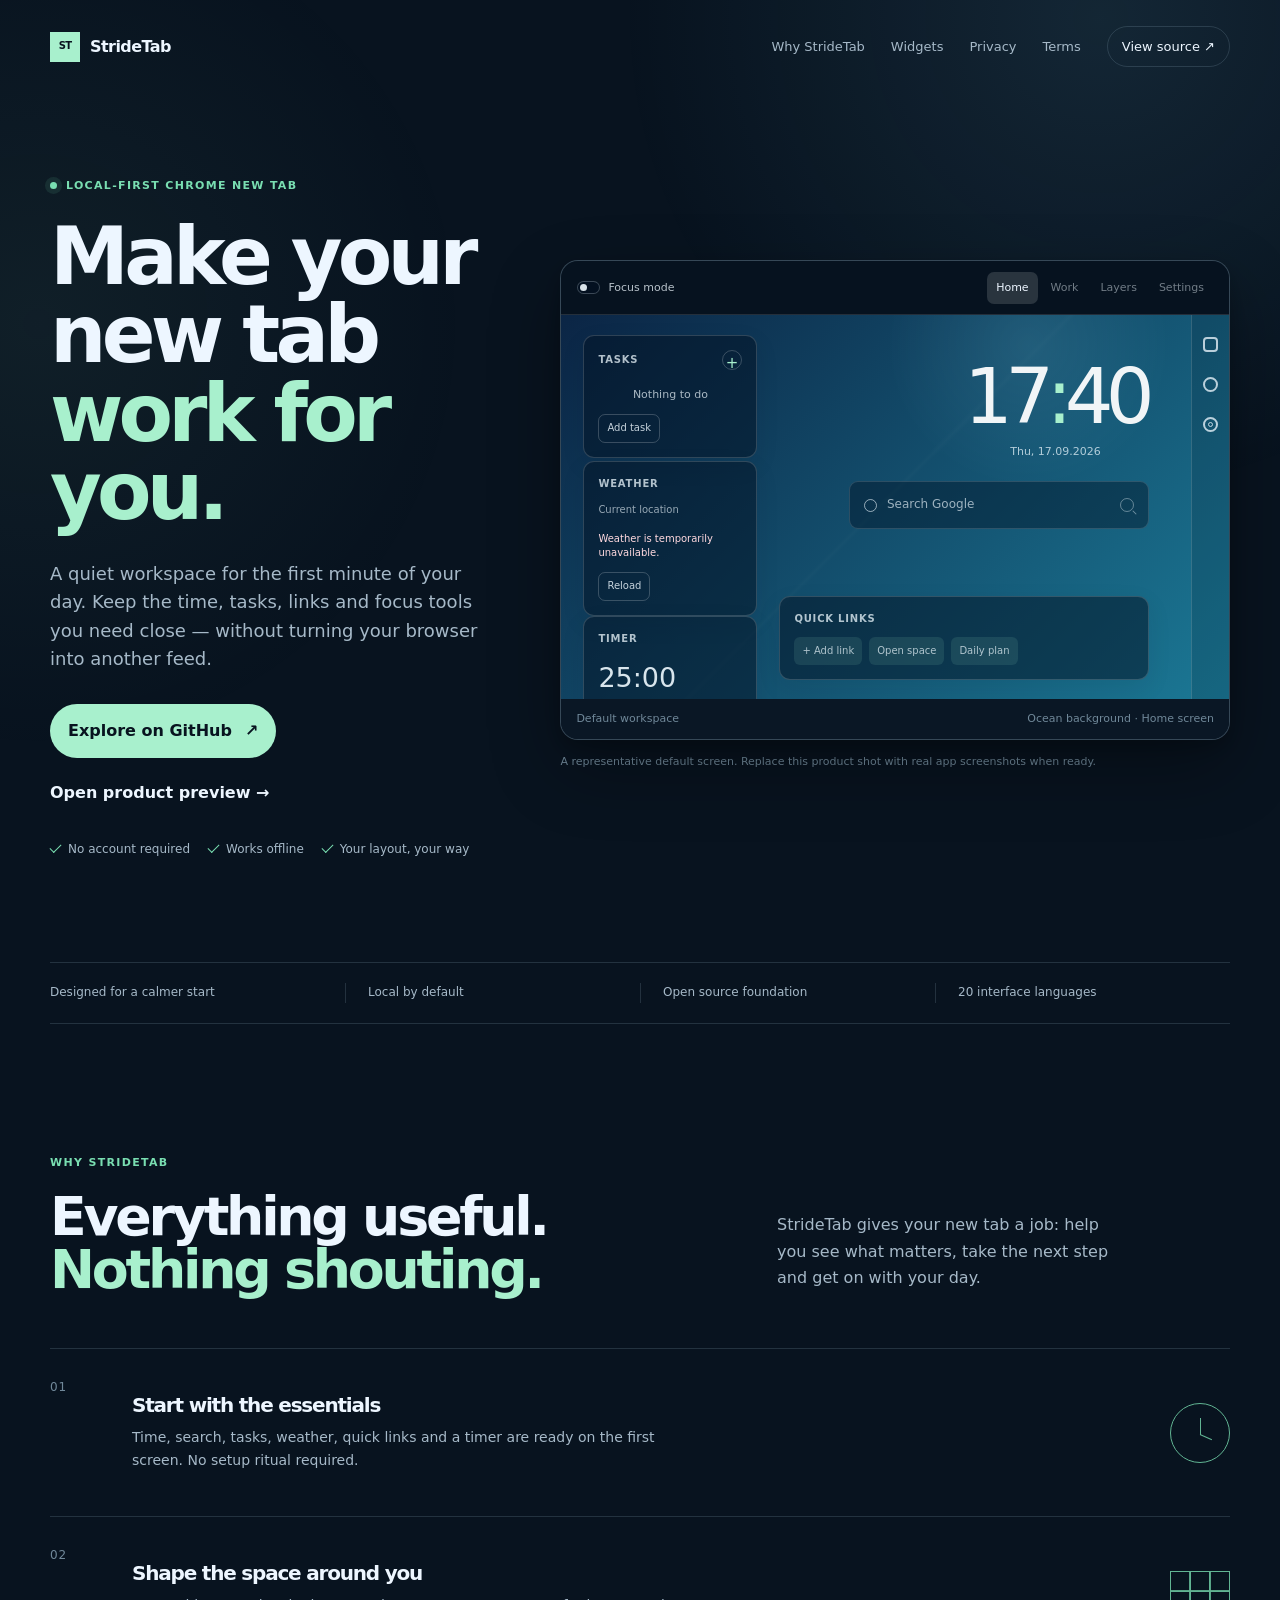
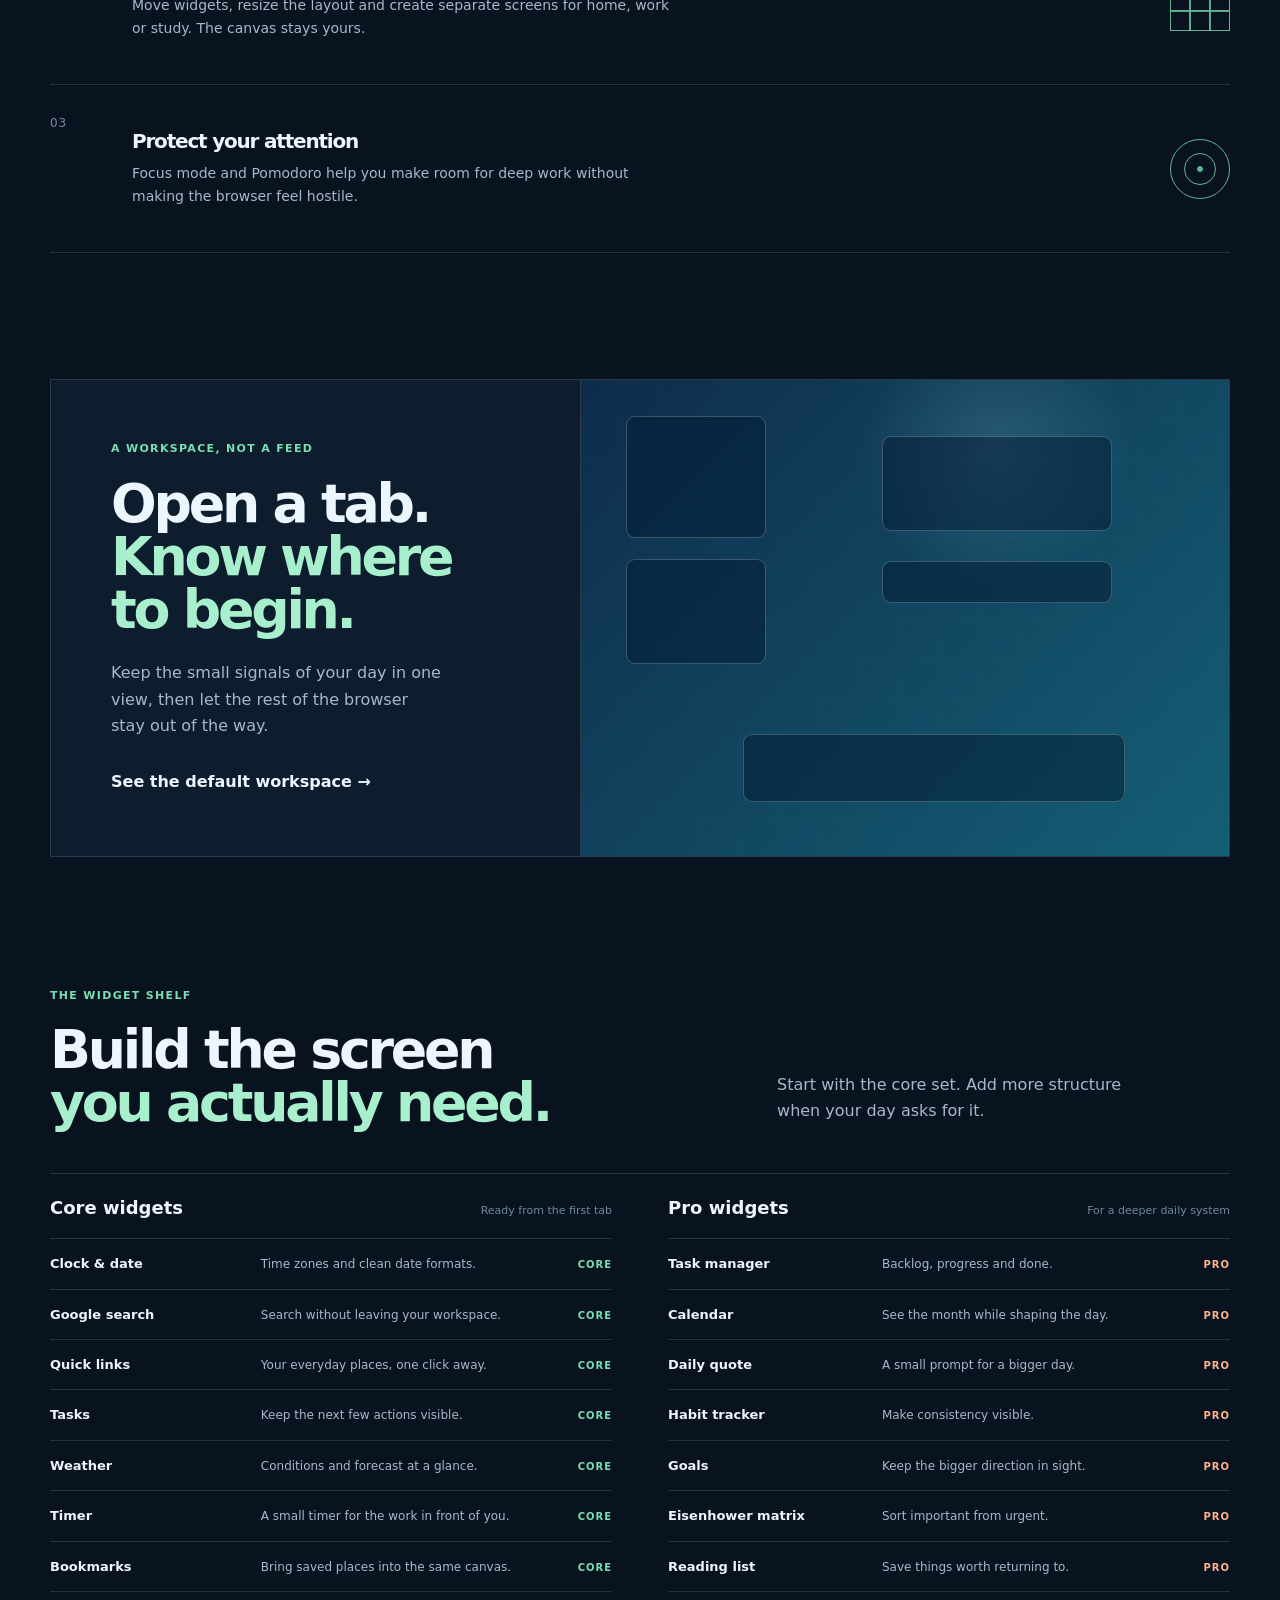
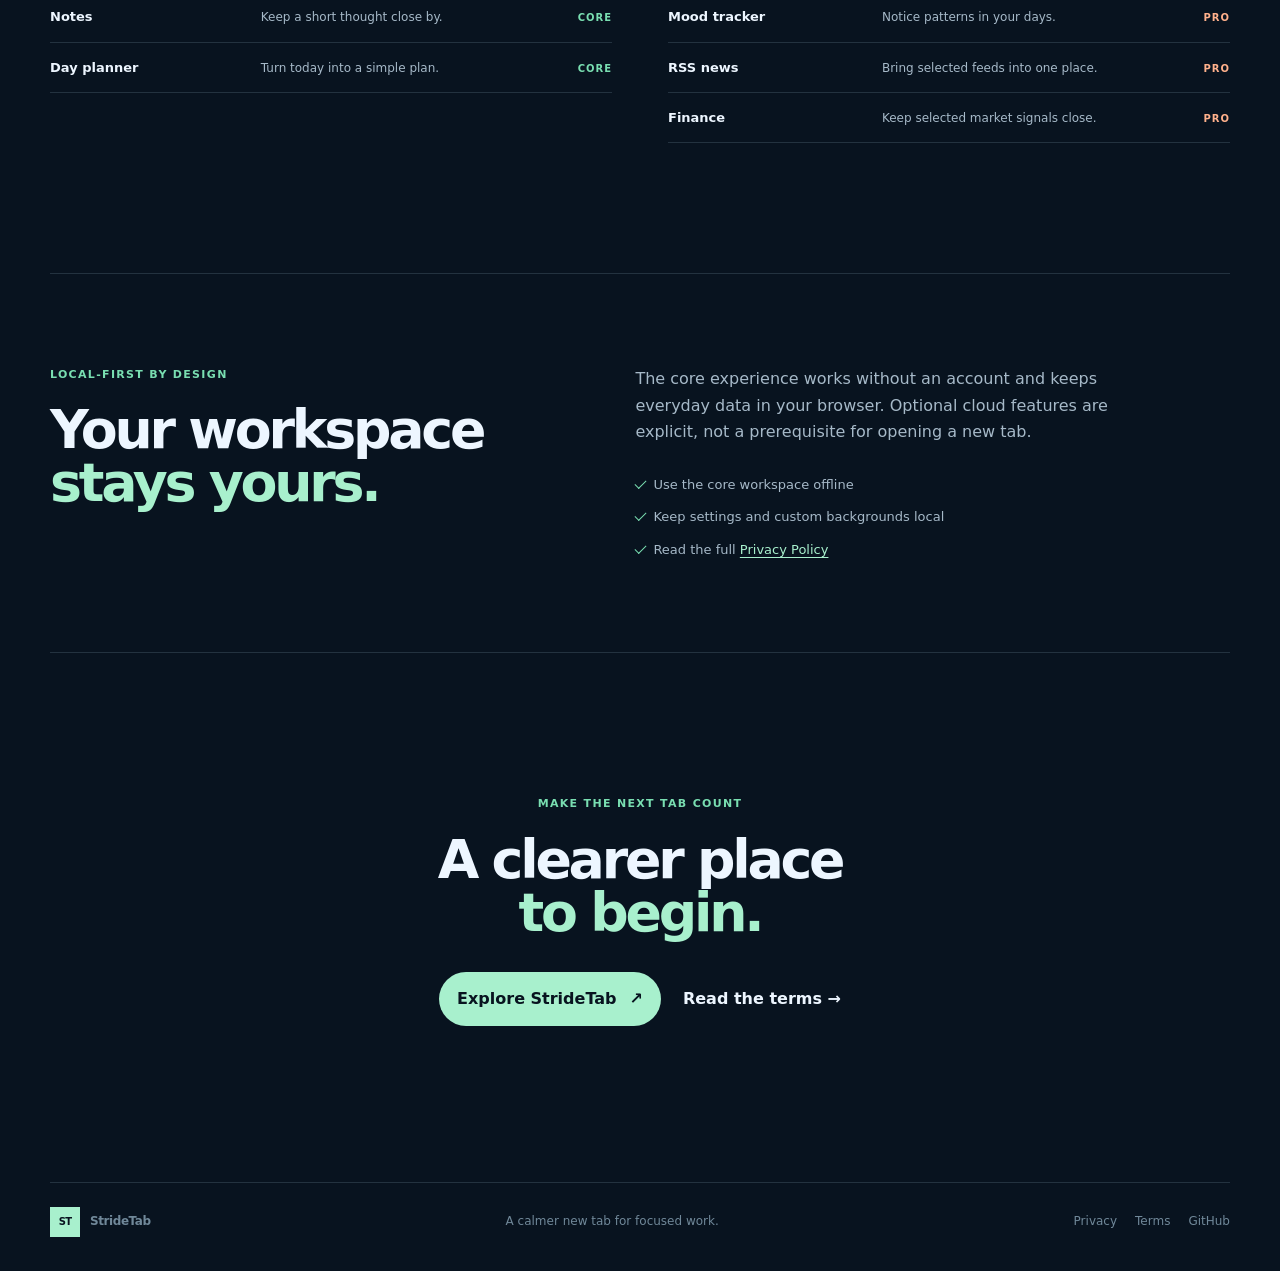
==== commit fef51a9c: "Redesign product landing page" ====
--- a/index.html
+++ b/index.html
@@ -3,16 +3,16 @@
   <head>
     <meta charset="UTF-8" />
     <meta name="viewport" content="width=device-width, initial-scale=1" />
-    <meta name="description" content="StrideTab is a calmer, local-first Chrome new tab for focus, planning and quick access to the web." />
-    <title>StrideTab — A calmer new tab</title>
-    <link rel="stylesheet" href="styles.css" />
+    <meta name="description" content="StrideTab is a local-first Chrome new tab for time, tasks, links and focus." />
+    <title>StrideTab — Make your new tab work for you</title>
+    <link rel="stylesheet" href="styles.css?v=20260918" />
   </head>
   <body>
     <a class="skip-link" href="#main">Skip to content</a>
-    <header class="site-header">
+    <header class="site-header section-wrap">
       <a class="wordmark" href="index.html" aria-label="StrideTab home"><span class="mark">ST</span><span>StrideTab</span></a>
       <nav class="site-nav" aria-label="Main navigation">
-        <a href="#features">Features</a>
+        <a href="#features">Why StrideTab</a>
         <a href="#widgets">Widgets</a>
         <a href="privacy.html">Privacy</a>
         <a href="terms.html">Terms</a>
@@ -23,91 +23,99 @@
     <main id="main">
       <section class="hero section-wrap">
         <div class="hero-copy">
-          <p class="eyebrow"><span class="status-dot"></span> A focused start to every tab</p>
-          <h1>Your web,<br /><em>with room to think.</em></h1>
-          <p class="hero-lede">StrideTab turns a new tab into a quiet workspace for the things you actually need: time, tasks, links and a little less distraction.</p>
+          <div class="hero-badge"><span class="status-dot"></span> Local-first Chrome new tab</div>
+          <h1>Make your new tab <span>work for you.</span></h1>
+          <p class="hero-lede">A quiet workspace for the first minute of your day. Keep the time, tasks, links and focus tools you need close — without turning your browser into another feed.</p>
           <div class="hero-actions">
-            <a class="button button-primary" href="https://github.com/Arbalester/chrome-extention-start-page-2024">Explore the project <span aria-hidden="true">↗</span></a>
-            <a class="text-link" href="#widgets">See the widgets <span aria-hidden="true">→</span></a>
+            <a class="button button-primary" href="https://github.com/Arbalester/chrome-extention-start-page-2024">Explore on GitHub <span aria-hidden="true">↗</span></a>
+            <a class="text-link" href="preview.html">Open product preview <span aria-hidden="true">→</span></a>
           </div>
-          <p class="micro-copy">Local-first by default · Works without an account</p>
+          <ul class="hero-points" aria-label="StrideTab principles">
+            <li><span class="check-mark" aria-hidden="true"></span>No account required</li>
+            <li><span class="check-mark" aria-hidden="true"></span>Works offline</li>
+            <li><span class="check-mark" aria-hidden="true"></span>Your layout, your way</li>
+          </ul>
         </div>
-        <div class="hero-visual" aria-label="Preview of the StrideTab new tab screen" role="img">
-          <div class="sun-orbit orbit-one"></div>
-          <div class="sun-orbit orbit-two"></div>
-          <div class="preview-window app-preview">
-            <div class="app-topbar">
+
+        <div class="hero-visual" data-screenshot-slot="default-workspace" aria-label="Preview of the StrideTab default workspace" role="img">
+          <div class="product-shell">
+            <div class="product-toolbar">
               <span class="focus-control"><i class="mini-switch"></i> Focus mode</span>
-              <div class="app-tabs"><span class="app-tab is-active">Home</span><span class="app-tab">Work</span><span class="app-tab app-tab-icon">Layers</span><span class="app-tab app-tab-icon">Settings</span></div>
+              <div class="product-tabs"><span class="product-tab is-active">Home</span><span class="product-tab">Work</span><span class="product-tab">Layers</span><span class="product-tab">Settings</span></div>
             </div>
-            <div class="app-canvas">
-              <div class="preview-card app-card tasks-card"><small>TASKS</small><span class="card-add">+</span><span class="empty-state">Nothing to do</span><span class="card-action">Add Task</span></div>
-              <div class="preview-card app-card weather-card"><small>WEATHER</small><span class="weather-location">Current location</span><span class="weather-error">Weather is temporarily unavailable.</span><span class="card-action">Reload</span></div>
-              <div class="preview-clock"><strong>17<span>:</span>40</strong><span>Thu, 17.09.2026</span></div>
-              <div class="preview-search"><span class="search-icon"></span><span>Search Google</span><span class="search-submit" aria-hidden="true"></span></div>
-              <div class="preview-card app-card timer-card"><small>TIMER</small><strong>25:00</strong><span class="timer-actions">Start &nbsp;&nbsp; Reset</span></div>
-              <div class="preview-card app-card quick-links-card"><small>QUICK LINKS</small><div class="link-row"><span>+ Add link</span><span>Open space</span><span>Daily plan</span></div></div>
+            <div class="product-canvas">
+              <div class="screen-card tasks-card"><div class="screen-label">Tasks <span class="card-plus">+</span></div><span class="screen-empty">Nothing to do</span><span class="screen-button">Add task</span></div>
+              <div class="screen-card weather-card"><div class="screen-label">Weather</div><span class="screen-muted">Current location</span><span class="screen-warning">Weather is temporarily unavailable.</span><span class="screen-button">Reload</span></div>
+              <div class="screen-clock"><strong>17<span>:</span>40</strong><span>Thu, 17.09.2026</span></div>
+              <div class="screen-search"><span class="search-icon" aria-hidden="true"></span><span>Search Google</span><span class="search-icon-small" aria-hidden="true"></span></div>
+              <div class="screen-card timer-card"><div class="screen-label">Timer</div><strong>25:00</strong><span class="timer-links">Start&nbsp;&nbsp;&nbsp;Reset</span></div>
+              <div class="screen-card links-card"><div class="screen-label">Quick links</div><div class="link-row"><span>+ Add link</span><span>Open space</span><span>Daily plan</span></div></div>
             </div>
-            <div class="app-rail" aria-hidden="true"><span class="rail-icon rail-icon-block"></span><span class="rail-icon rail-icon-timer"></span><span class="rail-icon rail-icon-settings"></span></div>
+            <div class="product-rail" aria-hidden="true"><span class="rail-square"></span><span class="rail-circle"></span><span class="rail-gear"></span></div>
+            <div class="product-caption"><span>Default workspace</span><span>Ocean background · Home screen</span></div>
           </div>
-          <span class="float-label label-focus">default screen <b class="badge-dot"></b></span>
-          <span class="float-label label-local">local by default <b class="badge-dot"></b></span>
+          <p class="visual-note">A representative default screen. Replace this product shot with real app screenshots when ready.</p>
         </div>
       </section>
 
+      <section class="proof-strip section-wrap" aria-label="StrideTab highlights">
+        <span>Designed for a calmer start</span><span>Local by default</span><span>Open source foundation</span><span>20 interface languages</span>
+      </section>
+
       <section id="features" class="section-wrap feature-section">
-        <div class="section-intro"><p class="eyebrow">Less noise, more signal</p><h2>Built for the first<br />minute of your day.</h2></div>
-        <div class="feature-grid">
-          <article class="feature-card feature-wide"><span class="feature-number">01</span><div><h3>Shape your space</h3><p>Arrange clocks, tasks, weather, bookmarks and quick links into a workspace that feels like yours.</p></div><div class="mini-layout"><span></span><span></span><span></span><span></span><span></span></div></article>
-          <article class="feature-card"><span class="feature-number">02</span><h3>Keep focus close</h3><p>Pomodoro and focus mode help you protect attention without turning your browser into a fortress.</p><span class="feature-glyph feature-glyph-focus" aria-hidden="true"></span></article>
-          <article class="feature-card"><span class="feature-number">03</span><h3>Start local</h3><p>Your everyday workspace stays on your device. Cloud features are optional, never a prerequisite.</p><span class="feature-glyph feature-glyph-local" aria-hidden="true"></span></article>
+        <div class="section-heading">
+          <div><p class="section-kicker">Why StrideTab</p><h2>Everything useful.<br /><span>Nothing shouting.</span></h2></div>
+          <p>StrideTab gives your new tab a job: help you see what matters, take the next step and get on with your day.</p>
+        </div>
+        <div class="feature-list">
+          <article class="feature-row"><span class="feature-number">01</span><div><h3>Start with the essentials</h3><p>Time, search, tasks, weather, quick links and a timer are ready on the first screen. No setup ritual required.</p></div><span class="feature-symbol feature-symbol-clock" aria-hidden="true"></span></article>
+          <article class="feature-row"><span class="feature-number">02</span><div><h3>Shape the space around you</h3><p>Move widgets, resize the layout and create separate screens for home, work or study. The canvas stays yours.</p></div><span class="feature-symbol feature-symbol-grid" aria-hidden="true"></span></article>
+          <article class="feature-row"><span class="feature-number">03</span><div><h3>Protect your attention</h3><p>Focus mode and Pomodoro help you make room for deep work without making the browser feel hostile.</p></div><span class="feature-symbol feature-symbol-focus" aria-hidden="true"></span></article>
+        </div>
+      </section>
+
+      <section class="workspace-section section-wrap">
+        <div class="workspace-panel">
+          <div class="workspace-copy"><p class="section-kicker">A workspace, not a feed</p><h2>Open a tab.<br /><span>Know where to begin.</span></h2><p>Keep the small signals of your day in one view, then let the rest of the browser stay out of the way.</p><a class="text-link" href="preview.html">See the default workspace <span aria-hidden="true">→</span></a></div>
+          <div class="layout-diagram" aria-hidden="true"><span class="diagram-clock"></span><span class="diagram-tasks"></span><span class="diagram-weather"></span><span class="diagram-search"></span><span class="diagram-links"></span></div>
         </div>
       </section>
 
       <section id="widgets" class="section-wrap widget-section">
-        <div class="section-intro"><p class="eyebrow">The widget shelf</p><h2>Useful pieces,<br /><em>already in reach.</em></h2></div>
+        <div class="section-heading section-heading-compact"><div><p class="section-kicker">The widget shelf</p><h2>Build the screen<br /><span>you actually need.</span></h2></div><p>Start with the core set. Add more structure when your day asks for it.</p></div>
         <div class="widget-list">
-          <div class="widget-group">
-            <div class="widget-group-heading"><strong>Core widgets</strong><span>Ready from the first tab</span></div>
-            <ul>
-              <li><strong>Clock &amp; date</strong><span>Time zones, date formats and a calm center of gravity.</span><b>Core</b></li>
-              <li><strong>Google search</strong><span>Search the web without leaving your workspace.</span><b>Core</b></li>
-              <li><strong>Quick links</strong><span>Your frequently visited places, one click away.</span><b>Core</b></li>
-              <li><strong>Tasks</strong><span>Keep the next few actions visible and lightweight.</span><b>Core</b></li>
-              <li><strong>Weather</strong><span>Current conditions and a forecast at a glance.</span><b>Core</b></li>
-              <li><strong>Timer</strong><span>A small, focused timer for the work in front of you.</span><b>Core</b></li>
-              <li><strong>Bookmarks</strong><span>Bring your browser bookmarks into the same canvas.</span><b>Core</b></li>
-              <li><strong>Notes</strong><span>Keep a short thought or reminder close by.</span><b>Core</b></li>
-              <li><strong>Day planner</strong><span>Turn today into a simple, visual plan.</span><b>Core</b></li>
-            </ul>
-          </div>
-          <div class="widget-group widget-group-pro">
-            <div class="widget-group-heading"><strong>Pro widgets</strong><span>For a deeper daily system</span></div>
-            <ul>
-              <li><strong>Task manager</strong><span>Organize work across backlog, progress and done.</span><b>Pro</b></li>
-              <li><strong>Calendar</strong><span>See the month while you shape the day.</span><b>Pro</b></li>
-              <li><strong>Daily quote</strong><span>Begin with a small prompt for a bigger day.</span><b>Pro</b></li>
-              <li><strong>Habit tracker</strong><span>Make consistency visible without making it noisy.</span><b>Pro</b></li>
-              <li><strong>Goals</strong><span>Keep the bigger direction within sight.</span><b>Pro</b></li>
-              <li><strong>Eisenhower matrix</strong><span>Sort the important from the merely urgent.</span><b>Pro</b></li>
-              <li><strong>Reading list</strong><span>Save the things worth returning to.</span><b>Pro</b></li>
-              <li><strong>Mood tracker</strong><span>Notice patterns in how your days feel.</span><b>Pro</b></li>
-              <li><strong>RSS news &amp; finance</strong><span>Bring selected signals into one quiet place.</span><b>Pro</b></li>
-            </ul>
-          </div>
+          <div class="widget-group"><div class="widget-group-heading"><strong>Core widgets</strong><span>Ready from the first tab</span></div><ul>
+            <li><strong>Clock &amp; date</strong><span>Time zones and clean date formats.</span><b>Core</b></li>
+            <li><strong>Google search</strong><span>Search without leaving your workspace.</span><b>Core</b></li>
+            <li><strong>Quick links</strong><span>Your everyday places, one click away.</span><b>Core</b></li>
+            <li><strong>Tasks</strong><span>Keep the next few actions visible.</span><b>Core</b></li>
+            <li><strong>Weather</strong><span>Conditions and forecast at a glance.</span><b>Core</b></li>
+            <li><strong>Timer</strong><span>A small timer for the work in front of you.</span><b>Core</b></li>
+            <li><strong>Bookmarks</strong><span>Bring saved places into the same canvas.</span><b>Core</b></li>
+            <li><strong>Notes</strong><span>Keep a short thought close by.</span><b>Core</b></li>
+            <li><strong>Day planner</strong><span>Turn today into a simple plan.</span><b>Core</b></li>
+          </ul></div>
+          <div class="widget-group widget-group-pro"><div class="widget-group-heading"><strong>Pro widgets</strong><span>For a deeper daily system</span></div><ul>
+            <li><strong>Task manager</strong><span>Backlog, progress and done.</span><b>Pro</b></li>
+            <li><strong>Calendar</strong><span>See the month while shaping the day.</span><b>Pro</b></li>
+            <li><strong>Daily quote</strong><span>A small prompt for a bigger day.</span><b>Pro</b></li>
+            <li><strong>Habit tracker</strong><span>Make consistency visible.</span><b>Pro</b></li>
+            <li><strong>Goals</strong><span>Keep the bigger direction in sight.</span><b>Pro</b></li>
+            <li><strong>Eisenhower matrix</strong><span>Sort important from urgent.</span><b>Pro</b></li>
+            <li><strong>Reading list</strong><span>Save things worth returning to.</span><b>Pro</b></li>
+            <li><strong>Mood tracker</strong><span>Notice patterns in your days.</span><b>Pro</b></li>
+            <li><strong>RSS news</strong><span>Bring selected feeds into one place.</span><b>Pro</b></li>
+            <li><strong>Finance</strong><span>Keep selected market signals close.</span><b>Pro</b></li>
+          </ul></div>
         </div>
       </section>
 
-      <section class="section-wrap principle-section">
-        <div class="principle-mark">ST</div>
-        <div><p class="eyebrow">The simple promise</p><h2>A new tab should<br /><em>give something back.</em></h2></div>
-        <p class="principle-copy">StrideTab is made for people who want their browser to feel less like a feed and more like a place to begin.</p>
+      <section class="privacy-section section-wrap">
+        <div><p class="section-kicker">Local-first by design</p><h2>Your workspace<br /><span>stays yours.</span></h2></div>
+        <div class="privacy-copy"><p>The core experience works without an account and keeps everyday data in your browser. Optional cloud features are explicit, not a prerequisite for opening a new tab.</p><ul><li><span class="check-mark" aria-hidden="true"></span>Use the core workspace offline</li><li><span class="check-mark" aria-hidden="true"></span>Keep settings and custom backgrounds local</li><li><span class="check-mark" aria-hidden="true"></span>Read the full <a href="privacy.html">Privacy Policy</a></li></ul></div>
       </section>
 
-      <section class="section-wrap final-cta">
-        <p class="eyebrow">Make the next tab yours</p><h2>Begin with a<br /><em>clearer canvas.</em></h2>
-        <div class="hero-actions"><a class="button button-primary" href="https://github.com/Arbalester/chrome-extention-start-page-2024">View StrideTab on GitHub <span aria-hidden="true">↗</span></a><a class="text-link" href="terms.html">Terms of service <span aria-hidden="true">→</span></a></div>
-      </section>
+      <section class="final-cta section-wrap"><p class="section-kicker">Make the next tab count</p><h2>A clearer place<br /><span>to begin.</span></h2><div class="hero-actions"><a class="button button-primary" href="https://github.com/Arbalester/chrome-extention-start-page-2024">Explore StrideTab <span aria-hidden="true">↗</span></a><a class="text-link" href="terms.html">Read the terms <span aria-hidden="true">→</span></a></div></section>
     </main>
 
     <footer class="site-footer section-wrap"><a class="wordmark" href="index.html"><span class="mark">ST</span><span>StrideTab</span></a><span class="footer-note">A calmer new tab for focused work.</span><nav aria-label="Footer navigation"><a href="privacy.html">Privacy</a><a href="terms.html">Terms</a><a href="https://github.com/Arbalester/chrome-extention-start-page-2024">GitHub</a></nav></footer>
--- a/styles.css
+++ b/styles.css
@@ -1,158 +1,402 @@
 :root {
-  --ink: #edf5f4;
-  --muted: #99adaa;
-  --faint: #667876;
-  --canvas: #0b1415;
-  --surface: #101d1e;
-  --surface-raised: #152526;
-  --line: rgba(213, 242, 232, 0.12);
-  --mint: #b9f6d7;
-  --mint-strong: #74e7b0;
-  --coral: #ff9b72;
-  --max: 1160px;
+  --ink: #edf6ff;
+  --muted: #a6b9c8;
+  --faint: #708899;
+  --canvas: #08131f;
+  --surface: #0d1d2d;
+  --surface-raised: #112a40;
+  --line: rgba(192, 224, 244, 0.15);
+  --line-strong: rgba(192, 224, 244, 0.25);
+  --mint: #a8f0cd;
+  --mint-strong: #79deb1;
+  --blue: #8cd9fa;
+  --coral: #ffb18c;
+  --app-blue-1: #0b2545;
+  --app-blue-2: #1b7895;
+  --max: 1180px;
 }
 
 * { box-sizing: border-box; }
 html { scroll-behavior: smooth; }
-body { margin: 0; color: var(--ink); background: var(--canvas); font: 16px/1.65 'DM Sans', system-ui, sans-serif; }
-body::before { position: fixed; inset: 0; z-index: -1; content: ''; pointer-events: none; background: radial-gradient(circle at 78% 4%, rgba(116, 231, 176, 0.12), transparent 28rem), radial-gradient(circle at 12% 22%, rgba(255, 155, 114, 0.07), transparent 24rem); }
+body {
+  margin: 0;
+  color: var(--ink);
+  background: var(--canvas);
+  font: 16px/1.65 "Exo 2", ui-sans-serif, system-ui, sans-serif;
+  text-rendering: optimizeLegibility;
+}
+body::before {
+  position: fixed;
+  inset: 0;
+  z-index: -1;
+  content: "";
+  pointer-events: none;
+  background:
+    radial-gradient(circle at 86% 2%, rgba(122, 210, 249, 0.1), transparent 30rem),
+    radial-gradient(circle at 3% 36%, rgba(168, 240, 205, 0.055), transparent 27rem);
+}
 a { color: inherit; text-decoration: none; }
 a:focus-visible, button:focus-visible { outline: 2px solid var(--mint-strong); outline-offset: 4px; }
-.skip-link { position: fixed; top: 12px; left: 12px; z-index: 10; padding: 8px 12px; color: var(--canvas); background: var(--mint); transform: translateY(-160%); }
+.skip-link {
+  position: fixed;
+  top: 12px;
+  left: 12px;
+  z-index: 10;
+  padding: 8px 12px;
+  color: var(--canvas);
+  background: var(--mint);
+  transform: translateY(-160%);
+}
 .skip-link:focus { transform: translateY(0); }
-.section-wrap { width: min(calc(100% - 48px), var(--max)); margin: 0 auto; }
-.site-header { display: flex; align-items: center; justify-content: space-between; width: min(calc(100% - 48px), var(--max)); margin: 0 auto; padding: 28px 0; }
-.wordmark { display: inline-flex; align-items: center; gap: 10px; font: 700 17px/1 'Space Grotesk', sans-serif; letter-spacing: -0.04em; }
-.mark { display: grid; width: 30px; height: 30px; place-items: center; color: var(--canvas); background: var(--mint); font-size: 11px; letter-spacing: -0.08em; }
+.section-wrap { width: min(calc(100% - 56px), var(--max)); margin: 0 auto; }
+.site-header {
+  display: flex;
+  align-items: center;
+  justify-content: space-between;
+  width: min(calc(100% - 56px), var(--max));
+  margin: 0 auto;
+  padding: 26px 0;
+}
+.wordmark {
+  display: inline-flex;
+  align-items: center;
+  gap: 10px;
+  font-weight: 700;
+  letter-spacing: -0.035em;
+}
+.mark {
+  display: grid;
+  width: 30px;
+  height: 30px;
+  place-items: center;
+  color: var(--canvas);
+  background: var(--mint);
+  font-size: 10px;
+  font-weight: 800;
+  letter-spacing: -0.08em;
+}
 .site-nav { display: flex; align-items: center; gap: 26px; color: var(--muted); font-size: 13px; }
 .site-nav a:hover, .site-footer a:hover { color: var(--mint); }
-.site-nav .nav-cta { padding: 9px 14px; color: var(--ink); border: 1px solid var(--line); border-radius: 999px; }
+.site-nav .nav-cta {
+  padding: 9px 14px;
+  color: var(--ink);
+  border: 1px solid var(--line);
+  border-radius: 999px;
+}
 .site-nav .nav-cta:hover { border-color: var(--mint-strong); }
-.hero { display: grid; grid-template-columns: 0.9fr 1.1fr; gap: 72px; align-items: center; min-height: 690px; padding: 72px 0 120px; }
-.eyebrow { margin: 0 0 18px; color: var(--mint-strong); font: 600 11px/1.2 'Space Grotesk', sans-serif; letter-spacing: 0.13em; text-transform: uppercase; }
-.status-dot { display: inline-block; width: 7px; height: 7px; margin: 0 8px 1px 0; background: var(--mint-strong); border-radius: 50%; box-shadow: 0 0 0 5px rgba(116, 231, 176, 0.1); }
-h1, h2, h3 { margin: 0; font-family: 'Space Grotesk', sans-serif; letter-spacing: -0.06em; }
-h1 { max-width: 620px; font-size: clamp(3.5rem, 7vw, 6.8rem); line-height: 0.93; }
-h1 em, h2 em { color: var(--mint-strong); font-style: normal; }
-.hero-lede { max-width: 460px; margin: 30px 0 28px; color: var(--muted); font-size: 18px; line-height: 1.55; }
+.hero {
+  display: grid;
+  grid-template-columns: minmax(280px, 0.8fr) minmax(540px, 1.2fr);
+  gap: 64px;
+  align-items: center;
+  padding: 78px 0 102px;
+}
+.hero-badge, .section-kicker {
+  color: var(--mint-strong);
+  font-size: 11px;
+  font-weight: 700;
+  letter-spacing: 0.12em;
+  text-transform: uppercase;
+}
+.hero-badge { display: inline-flex; align-items: center; margin-bottom: 22px; }
+.status-dot {
+  display: inline-block;
+  width: 7px;
+  height: 7px;
+  margin: 0 9px 1px 0;
+  background: var(--mint-strong);
+  border-radius: 50%;
+  box-shadow: 0 0 0 5px rgba(121, 222, 177, 0.1);
+}
+h1, h2, h3 { margin: 0; font-weight: 700; letter-spacing: -0.06em; }
+h1, h2 { line-height: 0.99; }
+h1 { max-width: 660px; font-size: clamp(3.3rem, 6.2vw, 6.2rem); }
+h1 span, h2 span { color: var(--mint); }
+h2 { font-size: clamp(2.35rem, 4.2vw, 4.4rem); }
+h3 { font-size: 20px; line-height: 1.1; }
+.hero-lede { max-width: 470px; margin: 28px 0 30px; color: var(--muted); font-size: 18px; line-height: 1.58; }
 .hero-actions { display: flex; flex-wrap: wrap; align-items: center; gap: 22px; }
-.button { display: inline-flex; align-items: center; gap: 14px; padding: 14px 18px; border-radius: 999px; font-weight: 600; }
+.button {
+  display: inline-flex;
+  align-items: center;
+  gap: 13px;
+  padding: 14px 18px;
+  border-radius: 999px;
+  font-weight: 700;
+  transition: transform 160ms ease, background 160ms ease, border-color 160ms ease;
+}
 .button-primary { color: var(--canvas); background: var(--mint); }
-.button-primary:hover { background: #d4ffe7; transform: translateY(-1px); }
-.text-link { color: var(--ink); font-weight: 600; }
+.button-primary:hover { background: #d5ffe8; transform: translateY(-1px); }
+.text-link { color: var(--ink); font-weight: 700; }
 .text-link:hover { color: var(--mint-strong); }
-.micro-copy { margin: 20px 0 0; color: var(--faint); font-size: 12px; }
-.hero-visual { position: relative; min-height: 520px; }
-.preview-window { position: absolute; top: 28px; right: 0; width: min(100%, 600px); height: 455px; overflow: hidden; background: linear-gradient(135deg, #0b2545 0%, #1b7895 100%); border: 1px solid rgba(185, 246, 215, 0.26); box-shadow: 24px 28px 0 rgba(6, 13, 14, 0.5), 0 30px 80px rgba(0, 0, 0, 0.28); transform: rotate(1.4deg); }
-.app-topbar { position: relative; z-index: 2; display: flex; align-items: center; justify-content: space-between; height: 56px; padding: 0 18px; color: rgba(239, 249, 255, 0.78); font: 11px 'Space Grotesk', sans-serif; }
-.focus-control { display: inline-flex; align-items: center; gap: 8px; }
-.mini-switch { display: inline-block; width: 22px; height: 12px; background: rgba(3, 17, 35, 0.58); border-radius: 999px; }
-.mini-switch::after { display: block; width: 8px; height: 8px; margin: 2px; content: ''; background: var(--ink); border-radius: 50%; }
-.app-tabs { display: flex; align-items: center; gap: 10px; }
-.app-tab { padding: 8px 10px; color: rgba(239, 249, 255, 0.56); }
-.app-tab.is-active { color: var(--ink); background: rgba(255, 255, 255, 0.16); border-radius: 8px; }
-.app-tab-icon { font-size: 9px; text-transform: uppercase; }
-.app-canvas { position: relative; height: calc(100% - 56px); }
-.app-card { position: absolute; width: 150px; min-height: 112px; padding: 14px; background: rgba(2, 18, 36, 0.5); border: 1px solid rgba(255, 255, 255, 0.15); border-radius: 12px; }
-.app-card small { display: block; margin-bottom: 16px; color: rgba(239, 249, 255, 0.72); font: 700 10px 'Space Grotesk', sans-serif; letter-spacing: 0.09em; }
-.tasks-card { top: 10px; left: 24px; }
-.weather-card { top: 130px; left: 24px; min-height: 142px; }
-.timer-card { top: 286px; left: 24px; min-height: 126px; }
-.card-add { position: absolute; top: 11px; right: 14px; display: grid; width: 22px; height: 22px; place-items: center; color: var(--mint); border: 1px solid rgba(255, 255, 255, 0.22); border-radius: 50%; font-size: 16px; }
-.empty-state { display: block; margin: 20px 0 8px; color: rgba(239, 249, 255, 0.72); text-align: center; font-size: 11px; }
-.card-action { display: inline-block; padding: 6px 9px; color: rgba(239, 249, 255, 0.82); border: 1px solid rgba(255, 255, 255, 0.2); border-radius: 8px; font-size: 10px; }
-.weather-location { display: block; margin: -8px 0 16px; color: rgba(239, 249, 255, 0.66); font-size: 10px; }
-.weather-error { display: block; margin-bottom: 14px; color: #ffd4d9; font-size: 10px; line-height: 1.35; }
-.preview-clock { position: absolute; top: 32px; right: 68px; text-align: center; color: rgba(255, 255, 255, 0.94); }
-.preview-clock strong { display: block; font: 500 58px/0.95 'Space Grotesk', sans-serif; letter-spacing: -0.09em; }
-.preview-clock strong span { color: var(--mint); }
-.preview-clock > span { display: block; margin-top: 10px; color: rgba(239, 249, 255, 0.75); font-size: 11px; }
-.preview-search { display: flex; align-items: center; gap: 10px; padding: 14px 16px; color: var(--faint); background: rgba(255, 255, 255, 0.045); border: 1px solid var(--line); border-radius: 10px; font-size: 12px; }
-.preview-search { position: absolute; top: 160px; right: 70px; width: 280px; background: rgba(2, 18, 36, 0.42); color: rgba(239, 249, 255, 0.62); }
-.search-icon { width: 13px; height: 13px; border: 1px solid rgba(239, 249, 255, 0.56); border-radius: 50%; }
-.search-submit { margin-left: auto; color: rgba(239, 249, 255, 0.78); font-size: 18px; line-height: 0; }
-.timer-card strong { display: block; margin-bottom: 14px; color: rgba(239, 249, 255, 0.9); font: 400 30px/1 'Space Grotesk', sans-serif; }
-.timer-actions { color: rgba(239, 249, 255, 0.64); font-size: 10px; }
-.quick-links-card { bottom: 20px; left: 178px; width: 390px; min-height: 72px; }
-.quick-links-card small { margin-bottom: 10px; }
-.link-row { display: flex; gap: 8px; color: rgba(239, 249, 255, 0.7); font-size: 10px; }
-.link-row span { padding: 7px 10px; background: rgba(185, 246, 215, 0.1); border-radius: 6px; }
-.app-rail { position: absolute; top: 58px; right: 10px; bottom: 0; display: flex; flex-direction: column; align-items: center; gap: 26px; width: 30px; padding-top: 20px; color: rgba(239, 249, 255, 0.7); border-left: 1px solid rgba(255, 255, 255, 0.13); font-size: 15px; }
-.sun-orbit { position: absolute; border: 1px solid rgba(185, 246, 215, 0.15); border-radius: 50%; }
-.orbit-one { top: -30px; right: 3%; width: 380px; height: 380px; }
-.orbit-two { top: 52px; right: -2%; width: 500px; height: 500px; border-color: rgba(255, 155, 114, 0.12); }
-.float-label { position: absolute; z-index: 1; padding: 8px 10px; color: var(--muted); background: #172829; border: 1px solid var(--line); font-size: 11px; box-shadow: 8px 8px 0 rgba(5, 11, 12, 0.25); }
-.float-label b { display: inline-block; width: 7px; height: 7px; margin-left: 7px; background: var(--mint-strong); border-radius: 50%; box-shadow: 0 0 0 4px rgba(116, 231, 176, 0.12); }
-.label-focus { top: 16px; left: 0; transform: rotate(-5deg); }
-.label-local { right: 0; bottom: 32px; transform: rotate(4deg); }
-.feature-section { padding: 70px 0 130px; }
-.section-intro { display: flex; align-items: end; justify-content: space-between; margin-bottom: 44px; }
-.section-intro h2, .principle-section h2, .final-cta h2 { font-size: clamp(2.6rem, 5vw, 4.8rem); line-height: 0.98; }
-.feature-grid { display: grid; grid-template-columns: 1.35fr 0.82fr 0.82fr; gap: 14px; }
-.feature-card { position: relative; min-height: 280px; padding: 28px; overflow: hidden; background: var(--surface); border: 1px solid var(--line); }
-.feature-card:first-child { background: var(--surface-raised); }
-.feature-number { display: block; margin-bottom: 68px; color: var(--faint); font: 12px 'Space Grotesk', sans-serif; }
-.feature-card h3 { margin-bottom: 12px; font-size: 23px; letter-spacing: -0.04em; }
-.feature-card p { max-width: 300px; margin: 0; color: var(--muted); font-size: 14px; }
-.feature-glyph { position: absolute; right: 22px; bottom: 18px; width: 92px; height: 92px; color: rgba(185, 246, 215, 0.12); }
-.feature-glyph-focus { border: 2px solid currentColor; border-radius: 50%; }
-.feature-glyph-focus::after { position: absolute; top: 50%; left: 50%; width: 34px; height: 34px; content: ''; border: 2px solid currentColor; border-radius: 50%; transform: translate(-50%, -50%); }
-.feature-glyph-local { border: 2px solid currentColor; border-radius: 50% 50% 18% 18%; transform: rotate(45deg) scale(0.72); }
-.feature-glyph-local::after { position: absolute; inset: 18px; content: ''; border: 2px solid currentColor; border-radius: 50%; }
-.rail-icon { position: relative; display: block; width: 16px; height: 16px; opacity: 0.8; }
-.rail-icon-block { border: 2px solid currentColor; border-radius: 4px; }
-.rail-icon-timer { border: 2px solid currentColor; border-radius: 50%; }
-.rail-icon-timer::after { position: absolute; top: -5px; left: 4px; width: 5px; height: 3px; content: ''; border: 1px solid currentColor; border-bottom: 0; }
-.rail-icon-settings { border: 2px solid currentColor; border-radius: 50%; }
-.rail-icon-settings::after { position: absolute; inset: 3px; content: ''; border: 1px solid currentColor; border-radius: 50%; }
-.mini-layout { position: absolute; right: 24px; bottom: 25px; display: grid; grid-template-columns: repeat(3, 38px); gap: 6px; transform: rotate(-7deg); }
-.mini-layout span { display: block; height: 38px; background: rgba(185, 246, 215, 0.12); border: 1px solid rgba(185, 246, 215, 0.2); }
-.mini-layout span:first-child { grid-row: span 2; height: 82px; background: rgba(116, 231, 176, 0.28); }
-.widget-section { padding: 20px 0 130px; }
-.widget-list { display: grid; grid-template-columns: 1fr 1fr; gap: 48px; border-top: 1px solid var(--line); }
-.widget-group-heading { display: flex; align-items: baseline; justify-content: space-between; gap: 20px; padding: 20px 0 14px; border-bottom: 1px solid var(--line); }
-.widget-group-heading strong { color: var(--ink); font: 600 18px 'Space Grotesk', sans-serif; letter-spacing: -0.035em; }
+.hero-points {
+  display: flex;
+  flex-wrap: wrap;
+  gap: 10px 18px;
+  margin: 34px 0 0;
+  padding: 0;
+  color: var(--muted);
+  list-style: none;
+  font-size: 12px;
+}
+.check-mark {
+  display: inline-block;
+  width: 11px;
+  height: 6px;
+  margin: 0 7px 3px 0;
+  border-bottom: 1.5px solid var(--mint-strong);
+  border-left: 1.5px solid var(--mint-strong);
+  transform: rotate(-45deg);
+}
+.hero-visual { min-width: 0; }
+.product-shell {
+  position: relative;
+  width: 100%;
+  overflow: hidden;
+  background: #0a1725;
+  border: 1px solid rgba(192, 224, 244, 0.24);
+  border-radius: 18px;
+  box-shadow: 0 28px 70px rgba(0, 0, 0, 0.32), 0 8px 18px rgba(0, 0, 0, 0.18);
+}
+.product-toolbar {
+  position: relative;
+  z-index: 2;
+  display: flex;
+  align-items: center;
+  justify-content: space-between;
+  min-height: 54px;
+  padding: 0 16px;
+  color: rgba(239, 249, 255, 0.76);
+  background: rgba(3, 14, 27, 0.44);
+  border-bottom: 1px solid rgba(255, 255, 255, 0.12);
+  font-size: 11px;
+}
+.focus-control { display: inline-flex; align-items: center; gap: 8px; white-space: nowrap; }
+.mini-switch { display: inline-block; width: 23px; height: 13px; background: rgba(3, 17, 35, 0.64); border: 1px solid rgba(239, 249, 255, 0.24); border-radius: 999px; }
+.mini-switch::after { display: block; width: 7px; height: 7px; margin: 2px; content: ""; background: rgba(239, 249, 255, 0.9); border-radius: 50%; }
+.product-tabs { display: flex; align-items: center; gap: 4px; }
+.product-tab { padding: 7px 9px; color: rgba(239, 249, 255, 0.46); border-radius: 7px; }
+.product-tab.is-active { color: var(--ink); background: rgba(255, 255, 255, 0.14); }
+.product-canvas {
+  position: relative;
+  height: 384px;
+  overflow: hidden;
+  background: linear-gradient(135deg, var(--app-blue-1) 0%, var(--app-blue-2) 100%);
+}
+.product-canvas::before {
+  position: absolute;
+  inset: 0;
+  content: "";
+  opacity: 0.3;
+  background: radial-gradient(circle at 70% 8%, rgba(161, 237, 255, 0.35), transparent 25%), linear-gradient(135deg, transparent 48%, rgba(255, 255, 255, 0.06) 48.5%, transparent 49%);
+}
+.screen-card {
+  position: absolute;
+  z-index: 1;
+  width: 174px;
+  min-height: 108px;
+  padding: 14px;
+  color: rgba(239, 249, 255, 0.8);
+  background: rgba(2, 18, 36, 0.52);
+  border: 1px solid rgba(255, 255, 255, 0.16);
+  border-radius: 11px;
+  box-shadow: 0 8px 24px rgba(0, 20, 40, 0.08);
+}
+.screen-label { display: flex; align-items: center; justify-content: space-between; margin-bottom: 16px; color: rgba(239, 249, 255, 0.74); font-size: 10px; font-weight: 700; letter-spacing: 0.08em; text-transform: uppercase; }
+.card-plus { display: grid; width: 20px; height: 20px; place-items: center; color: var(--mint); border: 1px solid rgba(255, 255, 255, 0.2); border-radius: 50%; font-size: 15px; font-weight: 400; }
+.screen-empty { display: block; margin: 15px 0 9px; color: rgba(239, 249, 255, 0.7); text-align: center; font-size: 11px; }
+.screen-button { display: inline-block; padding: 5px 8px; color: rgba(239, 249, 255, 0.82); border: 1px solid rgba(255, 255, 255, 0.2); border-radius: 7px; font-size: 10px; }
+.tasks-card { top: 20px; left: 22px; }
+.weather-card { top: 146px; left: 22px; min-height: 133px; }
+.screen-muted { display: block; margin: -7px 0 14px; color: rgba(239, 249, 255, 0.62); font-size: 10px; }
+.screen-warning { display: block; margin-bottom: 12px; color: #ffd9df; font-size: 10px; line-height: 1.35; }
+.screen-clock { position: absolute; top: 46px; right: 82px; z-index: 1; color: rgba(255, 255, 255, 0.94); text-align: center; }
+.screen-clock strong { display: block; font-size: clamp(3.25rem, 6vw, 5rem); font-weight: 400; letter-spacing: -0.1em; line-height: 0.95; }
+.screen-clock strong span { color: var(--mint); }
+.screen-clock > span { display: block; margin-top: 9px; color: rgba(239, 249, 255, 0.72); font-size: 11px; }
+.screen-search { position: absolute; top: 166px; right: 80px; z-index: 1; display: flex; align-items: center; gap: 10px; width: 300px; padding: 13px 14px; color: rgba(239, 249, 255, 0.64); background: rgba(2, 18, 36, 0.43); border: 1px solid rgba(255, 255, 255, 0.14); border-radius: 9px; font-size: 12px; }
+.search-icon { width: 13px; height: 13px; border: 1px solid rgba(239, 249, 255, 0.6); border-radius: 50%; }
+.search-icon-small { position: relative; width: 14px; height: 14px; margin-left: auto; border: 1px solid rgba(239, 249, 255, 0.38); border-radius: 50%; }
+.search-icon-small::after { position: absolute; right: -4px; bottom: -2px; width: 5px; height: 1px; content: ""; background: rgba(239, 249, 255, 0.45); transform: rotate(45deg); }
+.timer-card { top: 301px; left: 22px; min-height: 96px; }
+.timer-card strong { display: block; margin: 0 0 10px; color: rgba(239, 249, 255, 0.9); font-size: 27px; font-weight: 400; line-height: 1; }
+.timer-links { color: rgba(239, 249, 255, 0.62); font-size: 10px; }
+.links-card { right: 80px; bottom: 19px; left: 218px; width: auto; min-height: 72px; }
+.links-card .screen-label { margin-bottom: 9px; }
+.link-row { display: flex; gap: 7px; color: rgba(239, 249, 255, 0.7); font-size: 10px; white-space: nowrap; }
+.link-row span { padding: 6px 8px; background: rgba(168, 240, 205, 0.1); border-radius: 6px; }
+.product-rail { position: absolute; top: 54px; right: 0; bottom: 40px; z-index: 2; display: flex; flex-direction: column; align-items: center; gap: 25px; width: 38px; padding-top: 22px; background: rgba(3, 14, 27, 0.16); border-left: 1px solid rgba(255, 255, 255, 0.15); }
+.rail-square, .rail-circle, .rail-gear { position: relative; display: block; width: 15px; height: 15px; color: rgba(239, 249, 255, 0.76); }
+.rail-square { border: 2px solid currentColor; border-radius: 4px; }
+.rail-circle { border: 2px solid currentColor; border-radius: 50%; }
+.rail-gear { border: 2px solid currentColor; border-radius: 50%; }
+.rail-gear::after { position: absolute; inset: 3px; content: ""; border: 1px solid currentColor; border-radius: 50%; }
+.product-caption { display: flex; align-items: center; justify-content: space-between; gap: 16px; min-height: 40px; padding: 0 15px; color: var(--faint); background: #0a1725; font-size: 11px; }
+.visual-note { margin: 13px 0 0; color: var(--faint); font-size: 11px; }
+.proof-strip { display: grid; grid-template-columns: repeat(4, 1fr); padding: 20px 0; border-top: 1px solid var(--line); border-bottom: 1px solid var(--line); color: var(--muted); font-size: 12px; }
+.proof-strip span + span { padding-left: 22px; border-left: 1px solid var(--line); }
+.feature-section { padding: 130px 0 126px; }
+.section-heading { display: grid; grid-template-columns: 1fr 0.7fr; gap: 80px; align-items: end; margin-bottom: 52px; }
+.section-kicker { margin: 0 0 18px; }
+.section-heading > p { max-width: 350px; margin: 0 0 5px; color: var(--muted); font-size: 16px; }
+.feature-list { border-top: 1px solid var(--line); }
+.feature-row { display: grid; grid-template-columns: 58px 1fr 80px; gap: 24px; align-items: center; min-height: 168px; padding: 25px 0; border-bottom: 1px solid var(--line); }
+.feature-number { align-self: start; padding-top: 4px; color: var(--faint); font-size: 12px; letter-spacing: 0.08em; }
+.feature-row p { max-width: 550px; margin: 10px 0 0; color: var(--muted); font-size: 14px; }
+.feature-symbol { position: relative; justify-self: end; width: 60px; height: 60px; color: var(--mint-strong); opacity: 0.8; }
+.feature-symbol-clock { border: 1px solid currentColor; border-radius: 50%; }
+.feature-symbol-clock::before { position: absolute; top: 14px; left: 29px; width: 1px; height: 17px; content: ""; background: currentColor; }
+.feature-symbol-clock::after { position: absolute; top: 30px; left: 29px; width: 13px; height: 1px; content: ""; background: currentColor; transform: rotate(24deg); transform-origin: left; }
+.feature-symbol-grid { border: 1px solid currentColor; background: linear-gradient(90deg, transparent 31%, currentColor 32%, currentColor 34%, transparent 35%, transparent 65%, currentColor 66%, currentColor 68%, transparent 69%), linear-gradient(0deg, transparent 31%, currentColor 32%, currentColor 34%, transparent 35%, transparent 65%, currentColor 66%, currentColor 68%, transparent 69%); }
+.feature-symbol-focus { border: 1px solid currentColor; border-radius: 50%; }
+.feature-symbol-focus::before, .feature-symbol-focus::after { position: absolute; content: ""; border: 1px solid currentColor; border-radius: 50%; }
+.feature-symbol-focus::before { inset: 13px; }
+.feature-symbol-focus::after { inset: 26px; background: currentColor; }
+.workspace-section { padding: 0 0 130px; }
+.workspace-panel { display: grid; grid-template-columns: 0.9fr 1.1fr; min-height: 430px; overflow: hidden; background: var(--surface); border: 1px solid var(--line); }
+.workspace-copy { display: flex; flex-direction: column; align-items: flex-start; justify-content: center; padding: 60px; border-right: 1px solid var(--line); }
+.workspace-copy > p:not(.section-kicker) { max-width: 330px; margin: 24px 0 30px; color: var(--muted); }
+.layout-diagram { position: relative; min-height: 430px; overflow: hidden; background: linear-gradient(135deg, #0e2c4b, #145f75); }
+.layout-diagram::before { position: absolute; inset: 0; content: ""; opacity: 0.35; background: radial-gradient(circle at 64% 15%, rgba(180, 242, 255, 0.4), transparent 24%), repeating-linear-gradient(90deg, transparent 0 39px, rgba(255, 255, 255, 0.08) 40px), repeating-linear-gradient(0deg, transparent 0 39px, rgba(255, 255, 255, 0.08) 40px); }
+.layout-diagram span { position: absolute; display: block; background: rgba(3, 24, 46, 0.48); border: 1px solid rgba(235, 250, 255, 0.22); border-radius: 9px; }
+.diagram-clock { top: 56px; right: 18%; width: 230px; height: 95px; }
+.diagram-tasks { top: 36px; left: 7%; width: 140px; height: 122px; }
+.diagram-weather { top: 179px; left: 7%; width: 140px; height: 105px; }
+.diagram-search { top: 181px; right: 18%; width: 230px; height: 42px; }
+.diagram-links { right: 16%; bottom: 54px; left: 25%; height: 68px; }
+.widget-section { padding: 0 0 130px; }
+.section-heading-compact { margin-bottom: 44px; }
+.widget-list { display: grid; grid-template-columns: 1fr 1fr; gap: 56px; border-top: 1px solid var(--line); }
+.widget-group-heading { display: flex; align-items: baseline; justify-content: space-between; gap: 20px; padding: 19px 0 15px; border-bottom: 1px solid var(--line); }
+.widget-group-heading strong { font-size: 18px; }
 .widget-group-heading span { color: var(--faint); font-size: 11px; }
 .widget-group ul { margin: 0; padding: 0; list-style: none; }
-.widget-group li { display: grid; grid-template-columns: minmax(112px, 0.55fr) 1fr auto; gap: 14px; align-items: baseline; padding: 14px 0; border-bottom: 1px solid var(--line); }
-.widget-group li strong { font: 600 13px 'Space Grotesk', sans-serif; }
+.widget-group li { display: grid; grid-template-columns: minmax(120px, 0.65fr) 1fr auto; gap: 14px; align-items: baseline; padding: 14px 0; border-bottom: 1px solid var(--line); }
+.widget-group li strong { font-size: 13px; }
 .widget-group li span { color: var(--muted); font-size: 12px; line-height: 1.4; }
-.widget-group li b { color: var(--mint-strong); font: 600 10px 'Space Grotesk', sans-serif; letter-spacing: 0.1em; text-transform: uppercase; }
+.widget-group li b { color: var(--mint-strong); font-size: 10px; letter-spacing: 0.1em; text-transform: uppercase; }
 .widget-group-pro li b { color: var(--coral); }
-.principle-section { display: grid; grid-template-columns: 0.8fr 1fr 0.8fr; gap: 35px; align-items: center; padding: 110px 0; border-top: 1px solid var(--line); border-bottom: 1px solid var(--line); }
-.principle-mark { display: grid; width: 96px; height: 96px; place-items: center; color: var(--canvas); background: var(--mint); font: 700 30px 'Space Grotesk', sans-serif; letter-spacing: -0.12em; }
-.principle-copy { max-width: 280px; margin: 0; color: var(--muted); font-size: 15px; }
-.final-cta { padding: 150px 0 170px; text-align: center; }
-.final-cta .eyebrow { margin-bottom: 22px; }
-.final-cta h2 { margin-bottom: 34px; }
+.privacy-section { display: grid; grid-template-columns: 0.85fr 1fr; gap: 80px; padding: 92px 0; border-top: 1px solid var(--line); border-bottom: 1px solid var(--line); }
+.privacy-copy { max-width: 500px; }
+.privacy-copy > p { margin: 0 0 28px; color: var(--muted); font-size: 16px; }
+.privacy-copy ul { margin: 0; padding: 0; list-style: none; color: var(--muted); font-size: 13px; }
+.privacy-copy li + li { margin-top: 11px; }
+.privacy-copy a { color: var(--mint); text-decoration: underline; text-underline-offset: 3px; }
+.final-cta { padding: 142px 0 156px; text-align: center; }
+.final-cta .section-kicker { margin-bottom: 20px; }
+.final-cta h2 { margin-bottom: 32px; }
 .final-cta .hero-actions { justify-content: center; }
-.preview-page { padding: 84px 0 108px; }
-.preview-page h1 { max-width: 720px; }
-.preview-lede { max-width: 560px; margin: 28px 0 44px; color: var(--muted); font-size: 18px; line-height: 1.55; }
-.preview-stage { position: relative; min-height: 570px; padding: 0 20px 50px; }
-.preview-window-large { position: relative; top: auto; right: auto; width: 100%; max-width: 980px; height: 600px; margin: 0 auto; transform: none; }
-.preview-window-large .app-card { width: 220px; }
-.preview-window-large .tasks-card { top: 24px; left: 34px; min-height: 160px; }
-.preview-window-large .weather-card { top: 200px; left: 34px; min-height: 190px; }
-.preview-window-large .timer-card { top: 410px; left: 34px; min-height: 160px; }
-.preview-window-large .preview-clock { top: 65px; right: 170px; }
-.preview-window-large .preview-clock strong { font-size: 92px; }
-.preview-window-large .preview-search { top: 245px; right: 170px; width: 430px; }
-.preview-window-large .quick-links-card { bottom: 35px; left: 300px; width: 590px; min-height: 92px; }
-.preview-window-large .app-card small { font-size: 12px; }
-.preview-window-large .empty-state, .preview-window-large .card-action, .preview-window-large .weather-location, .preview-window-large .weather-error, .preview-window-large .timer-actions, .preview-window-large .link-row { font-size: 13px; }
-.preview-caption { display: flex; justify-content: space-between; gap: 20px; padding: 18px 0; color: var(--faint); border-top: 1px solid var(--line); font-size: 12px; }
+.preview-page { padding: 82px 0 100px; }
+.preview-page h1 { max-width: 750px; }
+.preview-lede { max-width: 600px; margin: 28px 0 46px; color: var(--muted); font-size: 18px; line-height: 1.58; }
+.preview-stage { margin: 0 0 22px; }
+.product-shell-large .product-canvas { height: 570px; }
+.product-shell-large .screen-card { width: 218px; padding: 17px; }
+.product-shell-large .tasks-card { top: 28px; left: 34px; min-height: 152px; }
+.product-shell-large .weather-card { top: 200px; left: 34px; min-height: 178px; }
+.product-shell-large .timer-card { top: 402px; left: 34px; min-height: 136px; }
+.product-shell-large .screen-clock { top: 70px; right: 164px; }
+.product-shell-large .screen-clock strong { font-size: 6.9rem; }
+.product-shell-large .screen-search { top: 265px; right: 164px; width: 420px; padding: 16px 18px; }
+.product-shell-large .links-card { right: 164px; bottom: 35px; left: 292px; min-height: 90px; }
+.product-shell-large .screen-label { font-size: 11px; }
+.product-shell-large .screen-empty, .product-shell-large .screen-button, .product-shell-large .screen-muted, .product-shell-large .screen-warning, .product-shell-large .timer-links, .product-shell-large .link-row { font-size: 13px; }
+.preview-caption { display: flex; justify-content: space-between; gap: 20px; padding: 16px 0; color: var(--faint); border-top: 1px solid var(--line); font-size: 12px; }
 .preview-actions { margin-top: 30px; }
 .site-footer { display: flex; align-items: center; justify-content: space-between; gap: 24px; padding: 24px 0 34px; border-top: 1px solid var(--line); color: var(--faint); font-size: 12px; }
 .site-footer nav { display: flex; gap: 18px; }
-.legal-page { max-width: 900px; padding: 88px 0 120px; }
-.legal-page h1 { max-width: 700px; font-size: clamp(3.4rem, 7vw, 6rem); }
+.legal-page { max-width: 900px; padding: 86px 0 120px; }
+.legal-page h1 { max-width: 720px; font-size: clamp(3.1rem, 6vw, 5.7rem); }
 .legal-updated { margin: 20px 0 44px; color: var(--faint); font-size: 13px; }
-.legal-lede { max-width: 680px; margin: 0 0 34px; color: var(--muted); font-size: 20px; line-height: 1.55; }
-.legal-callout { display: grid; grid-template-columns: 120px 1fr; gap: 20px; max-width: 760px; margin-bottom: 72px; padding: 20px; color: var(--muted); background: rgba(185, 246, 215, 0.06); border-left: 2px solid var(--mint-strong); }
-.legal-callout strong { color: var(--mint-strong); font-family: 'Space Grotesk', sans-serif; }
+.legal-lede { max-width: 700px; margin: 0 0 34px; color: var(--muted); font-size: 19px; line-height: 1.58; }
+.legal-callout { display: grid; grid-template-columns: 120px 1fr; gap: 20px; max-width: 780px; margin-bottom: 70px; padding: 20px; color: var(--muted); background: rgba(168, 240, 205, 0.055); border-left: 2px solid var(--mint-strong); }
+.legal-callout strong { color: var(--mint-strong); }
 .legal-content { max-width: 700px; }
 .legal-content h2 { margin: 44px 0 9px; font-size: 23px; letter-spacing: -0.035em; }
 .legal-content p { margin: 0; color: var(--muted); }
-@media (max-width: 820px) { .hero { grid-template-columns: 1fr; gap: 30px; padding-top: 54px; } .hero-visual { min-height: 490px; } .feature-grid { grid-template-columns: 1fr 1fr; } .feature-wide { grid-column: 1 / -1; } .widget-list { grid-template-columns: 1fr; gap: 40px; } .preview-page { padding-top: 54px; } .preview-stage { min-height: 470px; padding: 0; } .preview-window-large { height: 480px; transform: scale(0.78); transform-origin: top left; width: 128%; } .preview-caption { flex-direction: column; gap: 6px; } .principle-section { grid-template-columns: 100px 1fr; } .principle-copy { grid-column: 2; } }
-@media (max-width: 560px) { .section-wrap, .site-header { width: min(calc(100% - 32px), var(--max)); } .site-header { align-items: flex-start; gap: 18px; } .site-nav { gap: 12px; font-size: 11px; } .site-nav a:nth-child(1), .site-nav a:nth-child(2) { display: none; } .site-nav .nav-cta { padding: 7px 9px; } .hero { min-height: auto; padding: 54px 0 90px; } h1 { font-size: 3.65rem; } .hero-lede { font-size: 16px; } .preview-window { right: -18px; width: 620px; transform: rotate(1deg) scale(0.72); transform-origin: top right; } .hero-visual { min-height: 370px; } .orbit-one { right: -18%; } .orbit-two { right: -35%; } .float-label { font-size: 10px; } .label-focus { left: -5px; } .label-local { right: -5px; bottom: 10px; } .section-intro { display: block; } .section-intro h2 { margin-top: 28px; } .feature-section { padding-bottom: 90px; } .feature-grid { grid-template-columns: 1fr; } .feature-wide { grid-column: auto; } .feature-card { min-height: 240px; } .widget-section { padding-bottom: 90px; } .widget-group li { grid-template-columns: 1fr auto; gap: 4px 14px; } .widget-group li span { grid-column: 1 / -1; } .principle-section { grid-template-columns: 1fr; gap: 28px; padding: 80px 0; } .principle-copy { grid-column: auto; } .final-cta { padding: 100px 0; } .site-footer { align-items: flex-start; flex-direction: column; } .legal-page { padding: 60px 0 90px; } .legal-callout { grid-template-columns: 1fr; gap: 5px; margin-bottom: 52px; } }
+@media (max-width: 980px) {
+  .hero { grid-template-columns: 1fr; gap: 48px; }
+  .hero-copy { max-width: 680px; }
+  .hero-visual { max-width: 760px; }
+  .section-heading { grid-template-columns: 1fr 0.8fr; gap: 35px; }
+  .workspace-copy { padding: 42px; }
+  .product-shell-large .product-canvas { height: 500px; }
+  .product-shell-large .screen-card { width: 190px; }
+  .product-shell-large .tasks-card { left: 28px; }
+  .product-shell-large .weather-card { left: 28px; }
+  .product-shell-large .timer-card { top: 353px; left: 28px; }
+  .product-shell-large .screen-clock { right: 100px; }
+  .product-shell-large .screen-search { right: 100px; width: 360px; }
+  .product-shell-large .links-card { right: 100px; bottom: 25px; left: 252px; }
+}
+@media (max-width: 760px) {
+  .section-wrap, .site-header { width: min(calc(100% - 36px), var(--max)); }
+  .site-header { align-items: flex-start; gap: 18px; }
+  .site-nav { gap: 13px; font-size: 11px; }
+  .site-nav a:nth-child(1), .site-nav a:nth-child(2) { display: none; }
+  .site-nav .nav-cta { padding: 7px 9px; }
+  .hero { padding: 56px 0 82px; }
+  .hero-lede { font-size: 16px; }
+  .proof-strip { grid-template-columns: 1fr 1fr; gap: 14px 0; }
+  .proof-strip span:nth-child(odd) { padding-left: 0; border-left: 0; }
+  .proof-strip span:nth-child(even) { padding-left: 18px; }
+  .section-heading { display: block; }
+  .section-heading > p { margin-top: 25px; }
+  .feature-section { padding: 100px 0; }
+  .feature-row { grid-template-columns: 36px 1fr 58px; gap: 15px; min-height: 150px; }
+  .feature-symbol { width: 50px; height: 50px; }
+  .workspace-section { padding-bottom: 100px; }
+  .workspace-panel { grid-template-columns: 1fr; }
+  .workspace-copy { min-height: 360px; border-right: 0; border-bottom: 1px solid var(--line); }
+  .layout-diagram { min-height: 330px; }
+  .widget-section { padding-bottom: 100px; }
+  .widget-list { grid-template-columns: 1fr; gap: 38px; }
+  .privacy-section { grid-template-columns: 1fr; gap: 34px; padding: 72px 0; }
+  .final-cta { padding: 100px 0 120px; }
+  .preview-page { padding-top: 58px; }
+  .product-shell-large .product-canvas { height: 430px; }
+  .product-shell-large .screen-card { width: 154px; padding: 13px; }
+  .product-shell-large .tasks-card { top: 20px; left: 20px; min-height: 125px; }
+  .product-shell-large .weather-card { top: 164px; left: 20px; min-height: 150px; }
+  .product-shell-large .timer-card { top: 330px; left: 20px; min-height: 84px; }
+  .product-shell-large .screen-clock { top: 46px; right: 52px; }
+  .product-shell-large .screen-clock strong { font-size: 4.3rem; }
+  .product-shell-large .screen-search { top: 185px; right: 52px; width: 245px; }
+  .product-shell-large .links-card { right: 52px; bottom: 18px; left: 190px; min-height: 70px; }
+  .product-shell-large .screen-empty, .product-shell-large .screen-button, .product-shell-large .screen-muted, .product-shell-large .screen-warning, .product-shell-large .timer-links, .product-shell-large .link-row { font-size: 10px; }
+  .preview-caption { flex-direction: column; gap: 5px; }
+}
+@media (max-width: 500px) {
+  h1 { font-size: 3.45rem; }
+  h2 { font-size: 2.55rem; }
+  .hero-actions { align-items: flex-start; flex-direction: column; gap: 17px; }
+  .product-toolbar { padding: 0 11px; }
+  .product-tabs { gap: 0; }
+  .product-tab { padding: 7px 5px; font-size: 10px; }
+  .product-tab:nth-child(3), .product-tab:nth-child(4) { display: none; }
+  .product-canvas { height: 365px; }
+  .screen-card { width: 128px; padding: 11px; }
+  .tasks-card { top: 16px; left: 13px; min-height: 103px; }
+  .weather-card { top: 128px; left: 13px; min-height: 125px; }
+  .timer-card { top: 267px; left: 13px; min-height: 82px; }
+  .screen-label { margin-bottom: 11px; font-size: 9px; }
+  .screen-empty, .screen-button, .screen-muted, .screen-warning, .timer-links, .link-row { font-size: 9px; }
+  .screen-clock { top: 38px; right: 38px; }
+  .screen-clock strong { font-size: 3.25rem; }
+  .screen-clock > span { font-size: 9px; }
+  .screen-search { top: 144px; right: 38px; width: 190px; padding: 10px; font-size: 10px; }
+  .links-card { right: 38px; bottom: 13px; left: 155px; min-height: 60px; }
+  .link-row { gap: 4px; overflow: hidden; }
+  .link-row span { padding: 5px; }
+  .product-rail { width: 29px; gap: 18px; padding-top: 16px; }
+  .rail-square, .rail-circle, .rail-gear { width: 12px; height: 12px; }
+  .product-caption { padding: 0 10px; font-size: 9px; }
+  .product-caption span:last-child { display: none; }
+  .feature-row { grid-template-columns: 28px 1fr; }
+  .feature-symbol { display: none; }
+  .widget-group li { grid-template-columns: 1fr auto; gap: 4px 12px; }
+  .widget-group li span { grid-column: 1 / -1; }
+  .site-footer { align-items: flex-start; flex-direction: column; }
+  .legal-page { padding: 58px 0 88px; }
+  .legal-callout { grid-template-columns: 1fr; gap: 5px; margin-bottom: 52px; }
+}
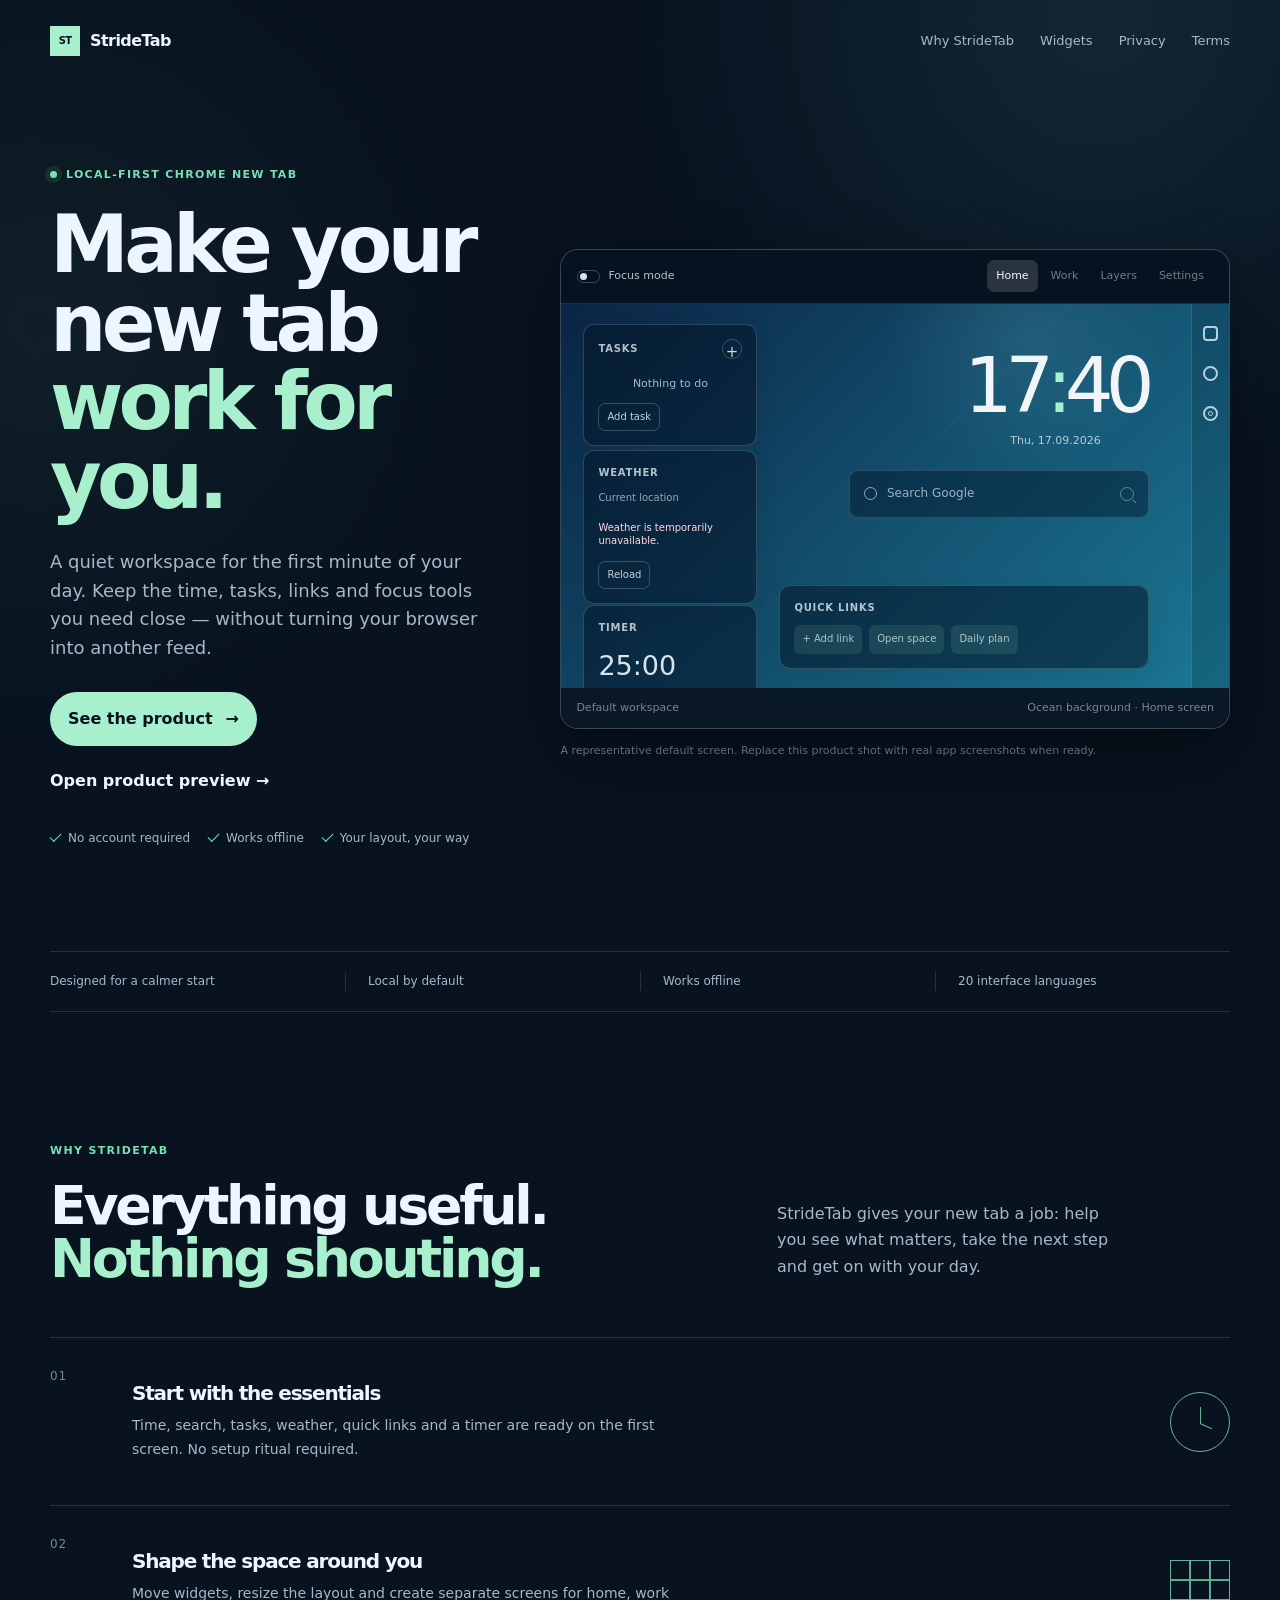
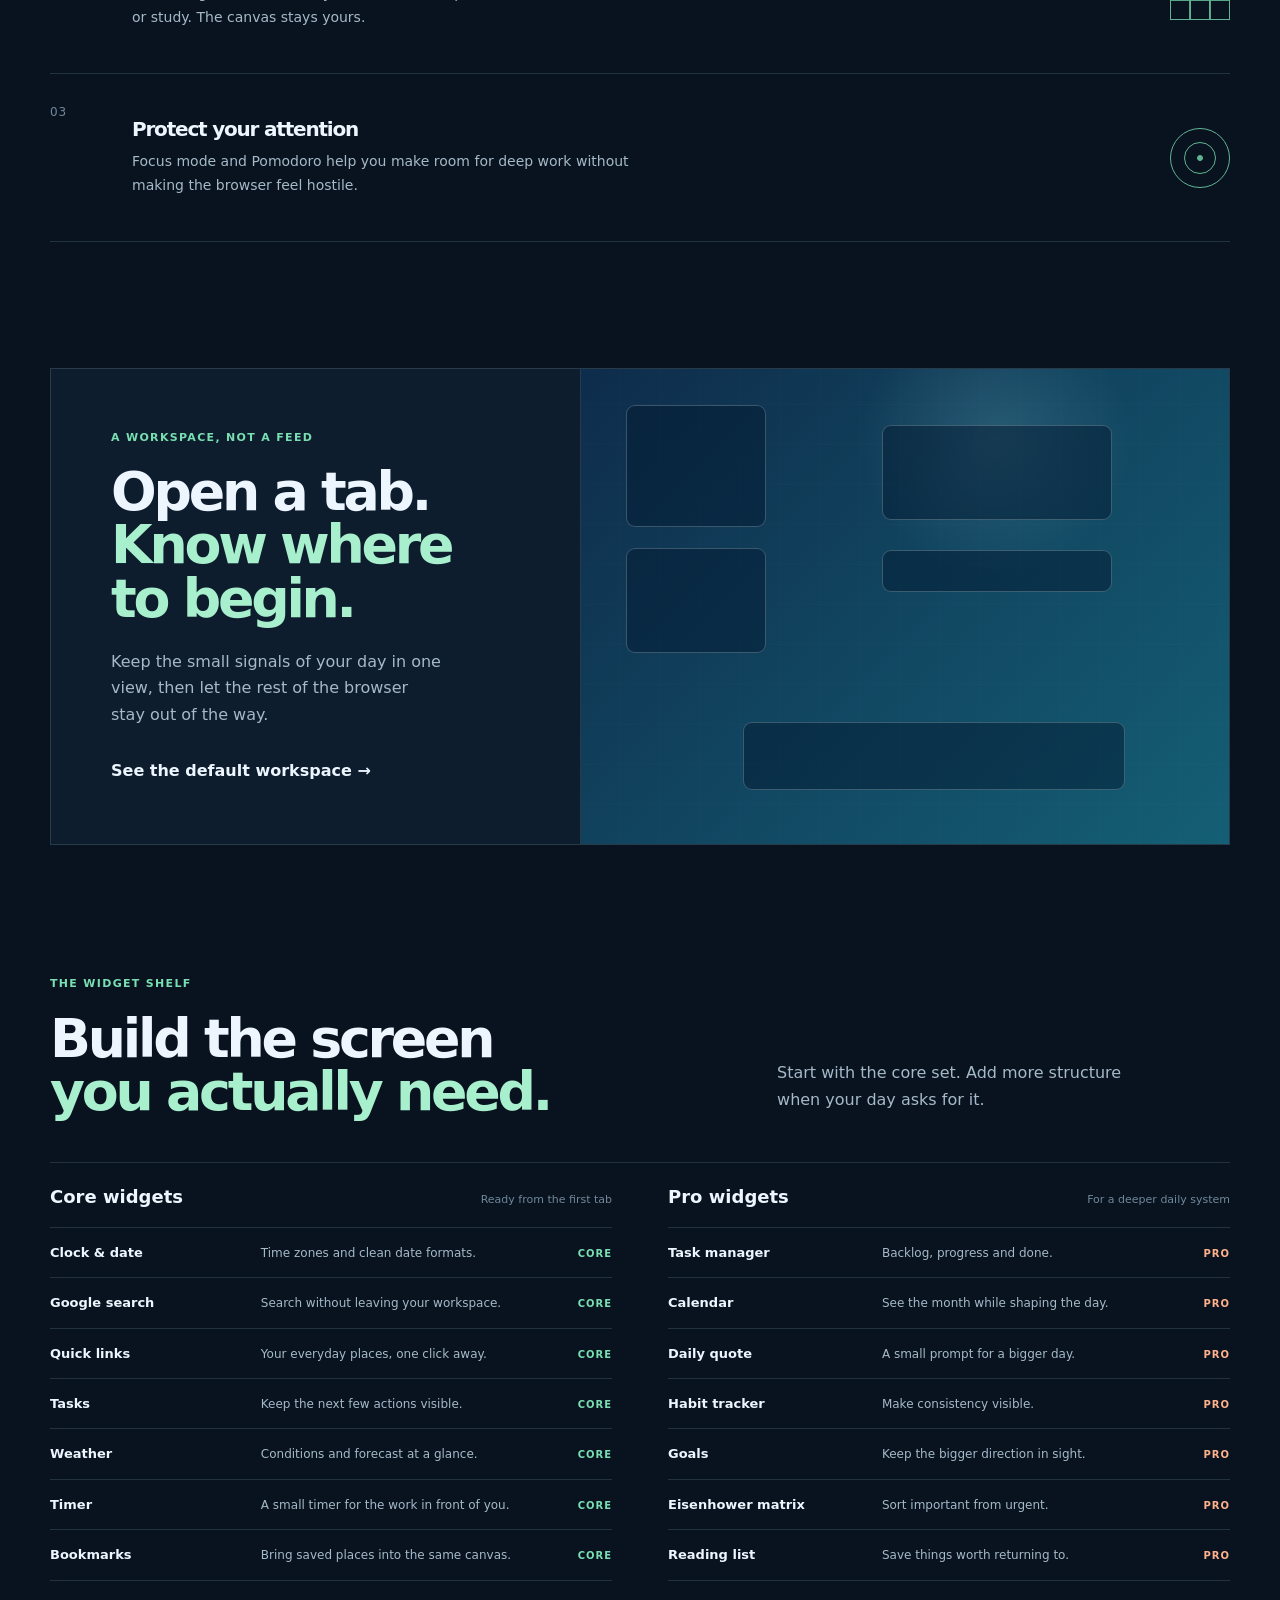
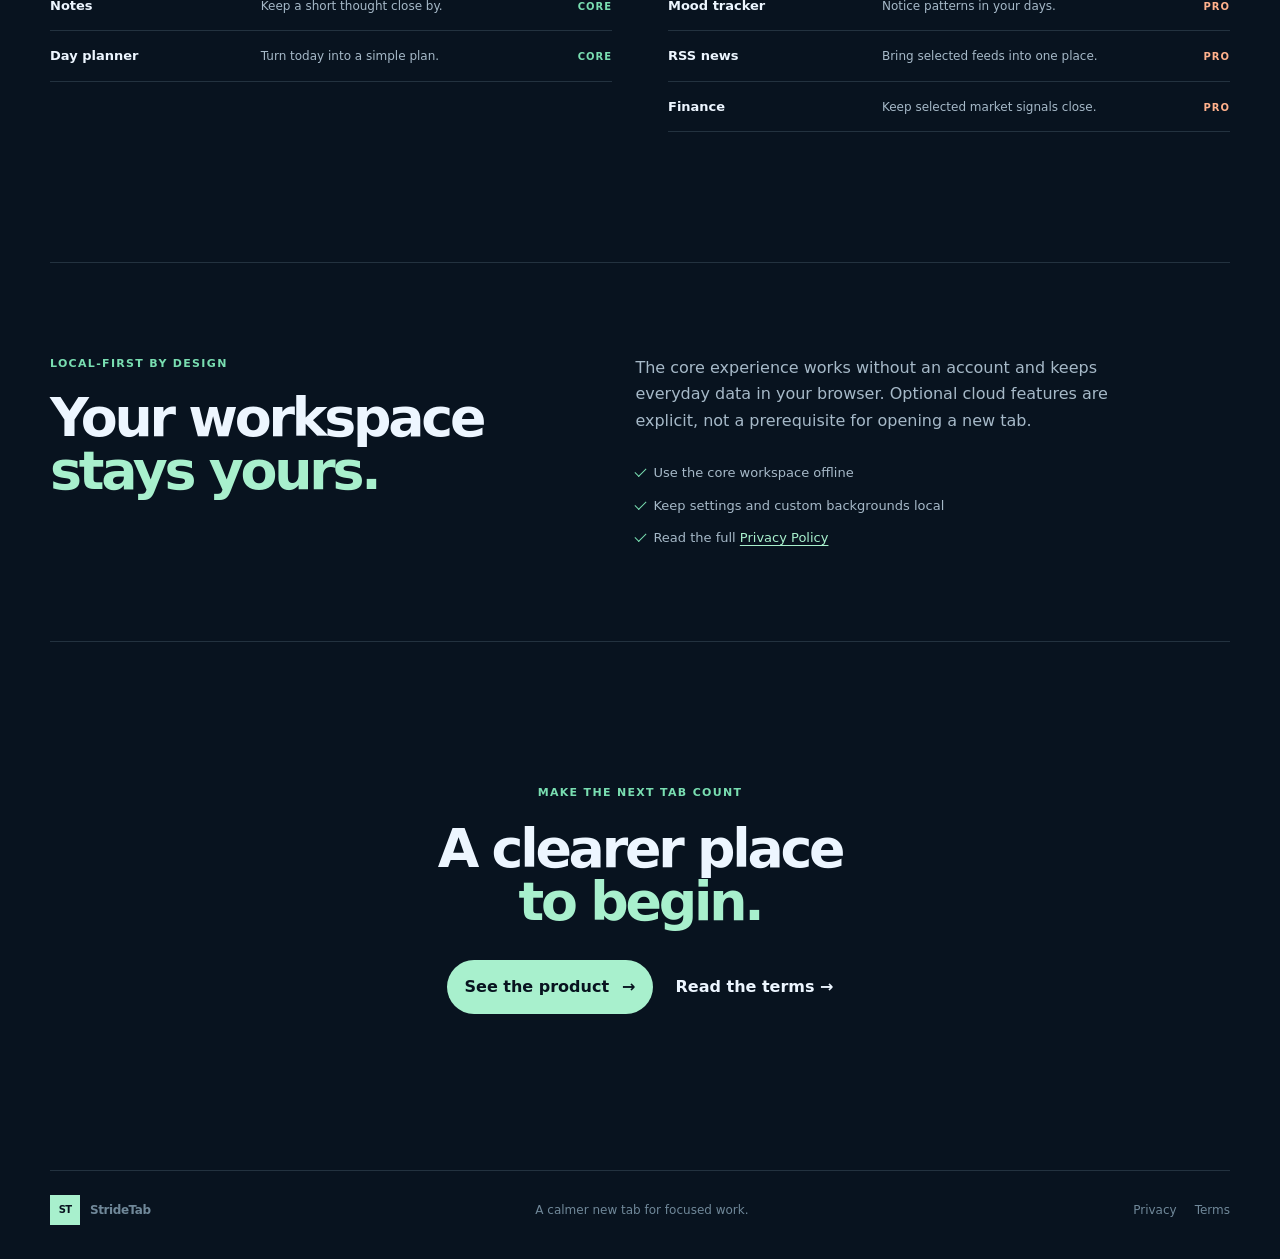
==== commit 2d5b9cee: "Remove developer-facing landing links" ====
--- a/index.html
+++ b/index.html
@@ -16,7 +16,6 @@
         <a href="#widgets">Widgets</a>
         <a href="privacy.html">Privacy</a>
         <a href="terms.html">Terms</a>
-        <a class="nav-cta" href="https://github.com/Arbalester/chrome-extention-start-page-2024">View source <span aria-hidden="true">↗</span></a>
       </nav>
     </header>
 
@@ -27,7 +26,7 @@
           <h1>Make your new tab <span>work for you.</span></h1>
           <p class="hero-lede">A quiet workspace for the first minute of your day. Keep the time, tasks, links and focus tools you need close — without turning your browser into another feed.</p>
           <div class="hero-actions">
-            <a class="button button-primary" href="https://github.com/Arbalester/chrome-extention-start-page-2024">Explore on GitHub <span aria-hidden="true">↗</span></a>
+            <a class="button button-primary" href="preview.html">See the product <span aria-hidden="true">→</span></a>
             <a class="text-link" href="preview.html">Open product preview <span aria-hidden="true">→</span></a>
           </div>
           <ul class="hero-points" aria-label="StrideTab principles">
@@ -59,7 +58,7 @@
       </section>
 
       <section class="proof-strip section-wrap" aria-label="StrideTab highlights">
-        <span>Designed for a calmer start</span><span>Local by default</span><span>Open source foundation</span><span>20 interface languages</span>
+        <span>Designed for a calmer start</span><span>Local by default</span><span>Works offline</span><span>20 interface languages</span>
       </section>
 
       <section id="features" class="section-wrap feature-section">
@@ -115,9 +114,9 @@
         <div class="privacy-copy"><p>The core experience works without an account and keeps everyday data in your browser. Optional cloud features are explicit, not a prerequisite for opening a new tab.</p><ul><li><span class="check-mark" aria-hidden="true"></span>Use the core workspace offline</li><li><span class="check-mark" aria-hidden="true"></span>Keep settings and custom backgrounds local</li><li><span class="check-mark" aria-hidden="true"></span>Read the full <a href="privacy.html">Privacy Policy</a></li></ul></div>
       </section>
 
-      <section class="final-cta section-wrap"><p class="section-kicker">Make the next tab count</p><h2>A clearer place<br /><span>to begin.</span></h2><div class="hero-actions"><a class="button button-primary" href="https://github.com/Arbalester/chrome-extention-start-page-2024">Explore StrideTab <span aria-hidden="true">↗</span></a><a class="text-link" href="terms.html">Read the terms <span aria-hidden="true">→</span></a></div></section>
+      <section class="final-cta section-wrap"><p class="section-kicker">Make the next tab count</p><h2>A clearer place<br /><span>to begin.</span></h2><div class="hero-actions"><a class="button button-primary" href="preview.html">See the product <span aria-hidden="true">→</span></a><a class="text-link" href="terms.html">Read the terms <span aria-hidden="true">→</span></a></div></section>
     </main>
 
-    <footer class="site-footer section-wrap"><a class="wordmark" href="index.html"><span class="mark">ST</span><span>StrideTab</span></a><span class="footer-note">A calmer new tab for focused work.</span><nav aria-label="Footer navigation"><a href="privacy.html">Privacy</a><a href="terms.html">Terms</a><a href="https://github.com/Arbalester/chrome-extention-start-page-2024">GitHub</a></nav></footer>
+    <footer class="site-footer section-wrap"><a class="wordmark" href="index.html"><span class="mark">ST</span><span>StrideTab</span></a><span class="footer-note">A calmer new tab for focused work.</span><nav aria-label="Footer navigation"><a href="privacy.html">Privacy</a><a href="terms.html">Terms</a></nav></footer>
   </body>
 </html>
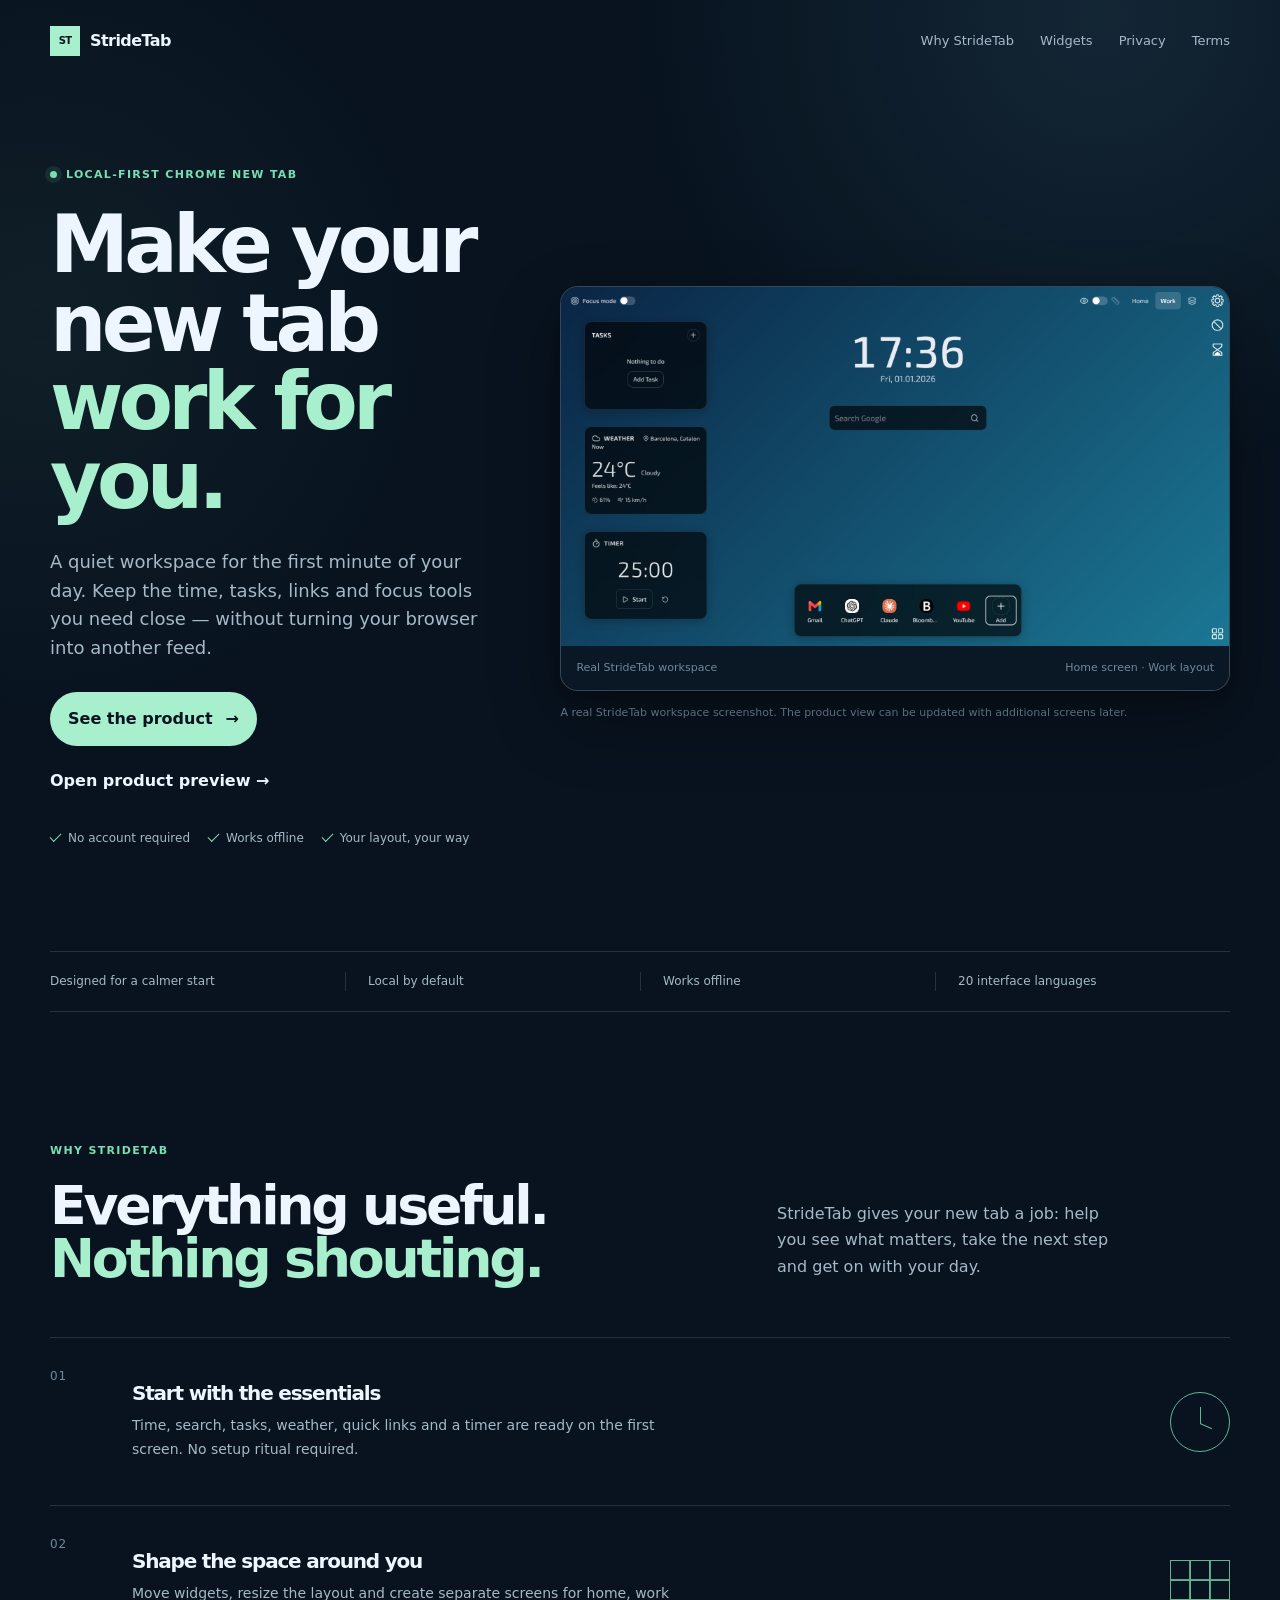
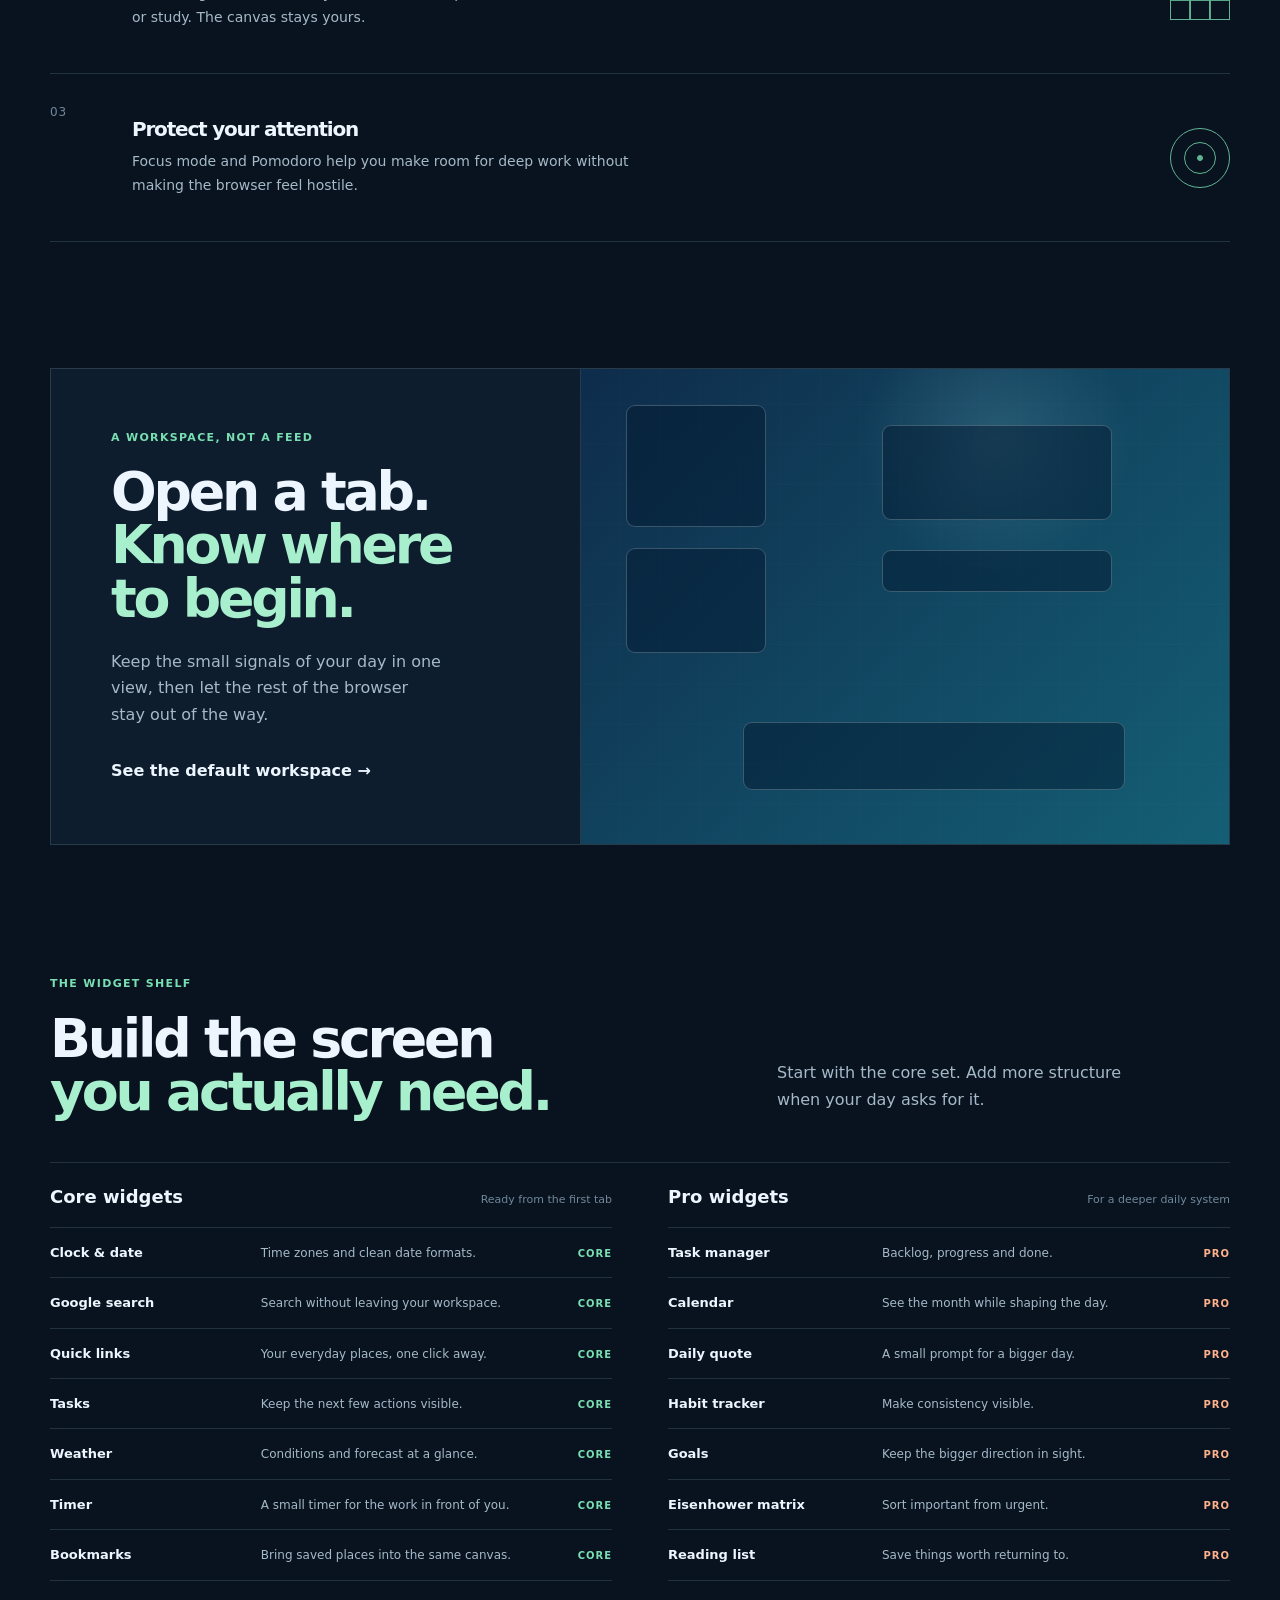
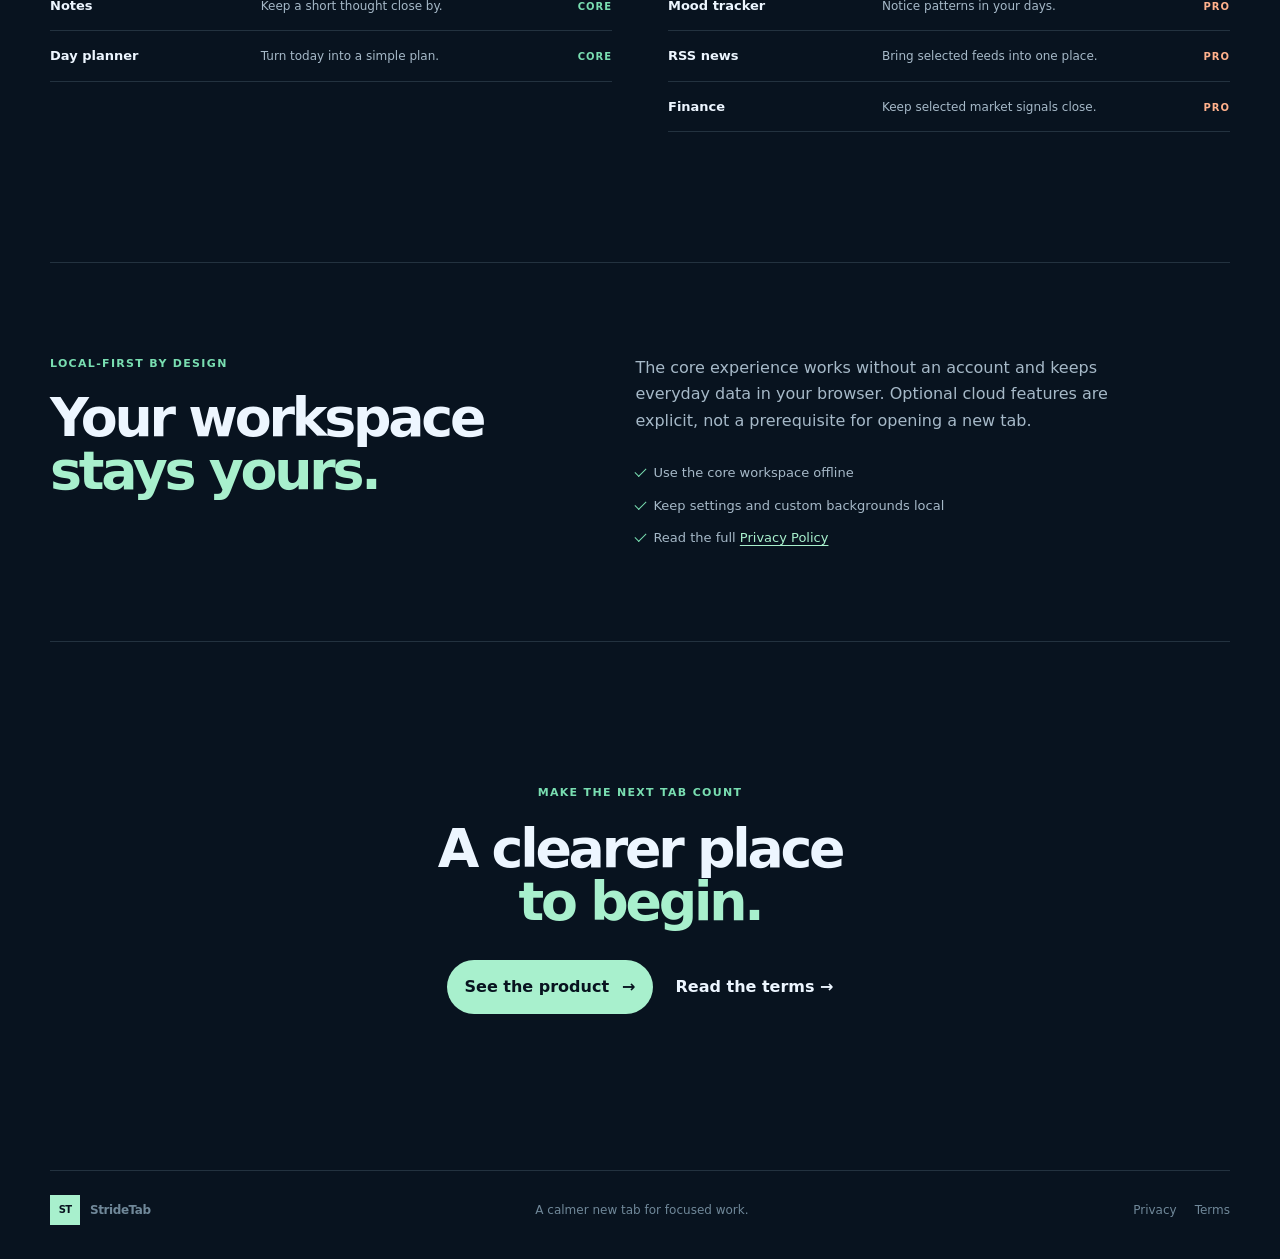
==== commit f2579685: "Use real workspace screenshot on landing" ====
--- a/index.html
+++ b/index.html
@@ -36,24 +36,12 @@
           </ul>
         </div>
 
-        <div class="hero-visual" data-screenshot-slot="default-workspace" aria-label="Preview of the StrideTab default workspace" role="img">
-          <div class="product-shell">
-            <div class="product-toolbar">
-              <span class="focus-control"><i class="mini-switch"></i> Focus mode</span>
-              <div class="product-tabs"><span class="product-tab is-active">Home</span><span class="product-tab">Work</span><span class="product-tab">Layers</span><span class="product-tab">Settings</span></div>
-            </div>
-            <div class="product-canvas">
-              <div class="screen-card tasks-card"><div class="screen-label">Tasks <span class="card-plus">+</span></div><span class="screen-empty">Nothing to do</span><span class="screen-button">Add task</span></div>
-              <div class="screen-card weather-card"><div class="screen-label">Weather</div><span class="screen-muted">Current location</span><span class="screen-warning">Weather is temporarily unavailable.</span><span class="screen-button">Reload</span></div>
-              <div class="screen-clock"><strong>17<span>:</span>40</strong><span>Thu, 17.09.2026</span></div>
-              <div class="screen-search"><span class="search-icon" aria-hidden="true"></span><span>Search Google</span><span class="search-icon-small" aria-hidden="true"></span></div>
-              <div class="screen-card timer-card"><div class="screen-label">Timer</div><strong>25:00</strong><span class="timer-links">Start&nbsp;&nbsp;&nbsp;Reset</span></div>
-              <div class="screen-card links-card"><div class="screen-label">Quick links</div><div class="link-row"><span>+ Add link</span><span>Open space</span><span>Daily plan</span></div></div>
-            </div>
-            <div class="product-rail" aria-hidden="true"><span class="rail-square"></span><span class="rail-circle"></span><span class="rail-gear"></span></div>
-            <div class="product-caption"><span>Default workspace</span><span>Ocean background · Home screen</span></div>
-          </div>
-          <p class="visual-note">A representative default screen. Replace this product shot with real app screenshots when ready.</p>
+        <div class="hero-visual" data-screenshot-slot="default-workspace" aria-label="Screenshot of the StrideTab default workspace" role="img">
+          <figure class="product-shell product-shell-real">
+            <img class="product-shot" src="assets/stridetab-workspace.png" alt="StrideTab workspace with tasks, weather, timer, clock, Google search and quick links" />
+            <figcaption class="product-caption"><span>Real StrideTab workspace</span><span>Home screen · Work layout</span></figcaption>
+          </figure>
+          <p class="visual-note">A real StrideTab workspace screenshot. The product view can be updated with additional screens later.</p>
         </div>
       </section>
 
--- a/styles.css
+++ b/styles.css
@@ -231,7 +231,9 @@
 .rail-circle { border: 2px solid currentColor; border-radius: 50%; }
 .rail-gear { border: 2px solid currentColor; border-radius: 50%; }
 .rail-gear::after { position: absolute; inset: 3px; content: ""; border: 1px solid currentColor; border-radius: 50%; }
-.product-caption { display: flex; align-items: center; justify-content: space-between; gap: 16px; min-height: 40px; padding: 0 15px; color: var(--faint); background: #0a1725; font-size: 11px; }
+.product-shell-real { margin: 0; }
+.product-shot { display: block; width: 100%; height: auto; background: var(--app-blue-1); }
+.product-caption { display: flex; align-items: center; justify-content: space-between; gap: 16px; min-height: 44px; padding: 0 15px; color: var(--faint); background: #0a1725; font-size: 11px; }
 .visual-note { margin: 13px 0 0; color: var(--faint); font-size: 11px; }
 .proof-strip { display: grid; grid-template-columns: repeat(4, 1fr); padding: 20px 0; border-top: 1px solid var(--line); border-bottom: 1px solid var(--line); color: var(--muted); font-size: 12px; }
 .proof-strip span + span { padding-left: 22px; border-left: 1px solid var(--line); }
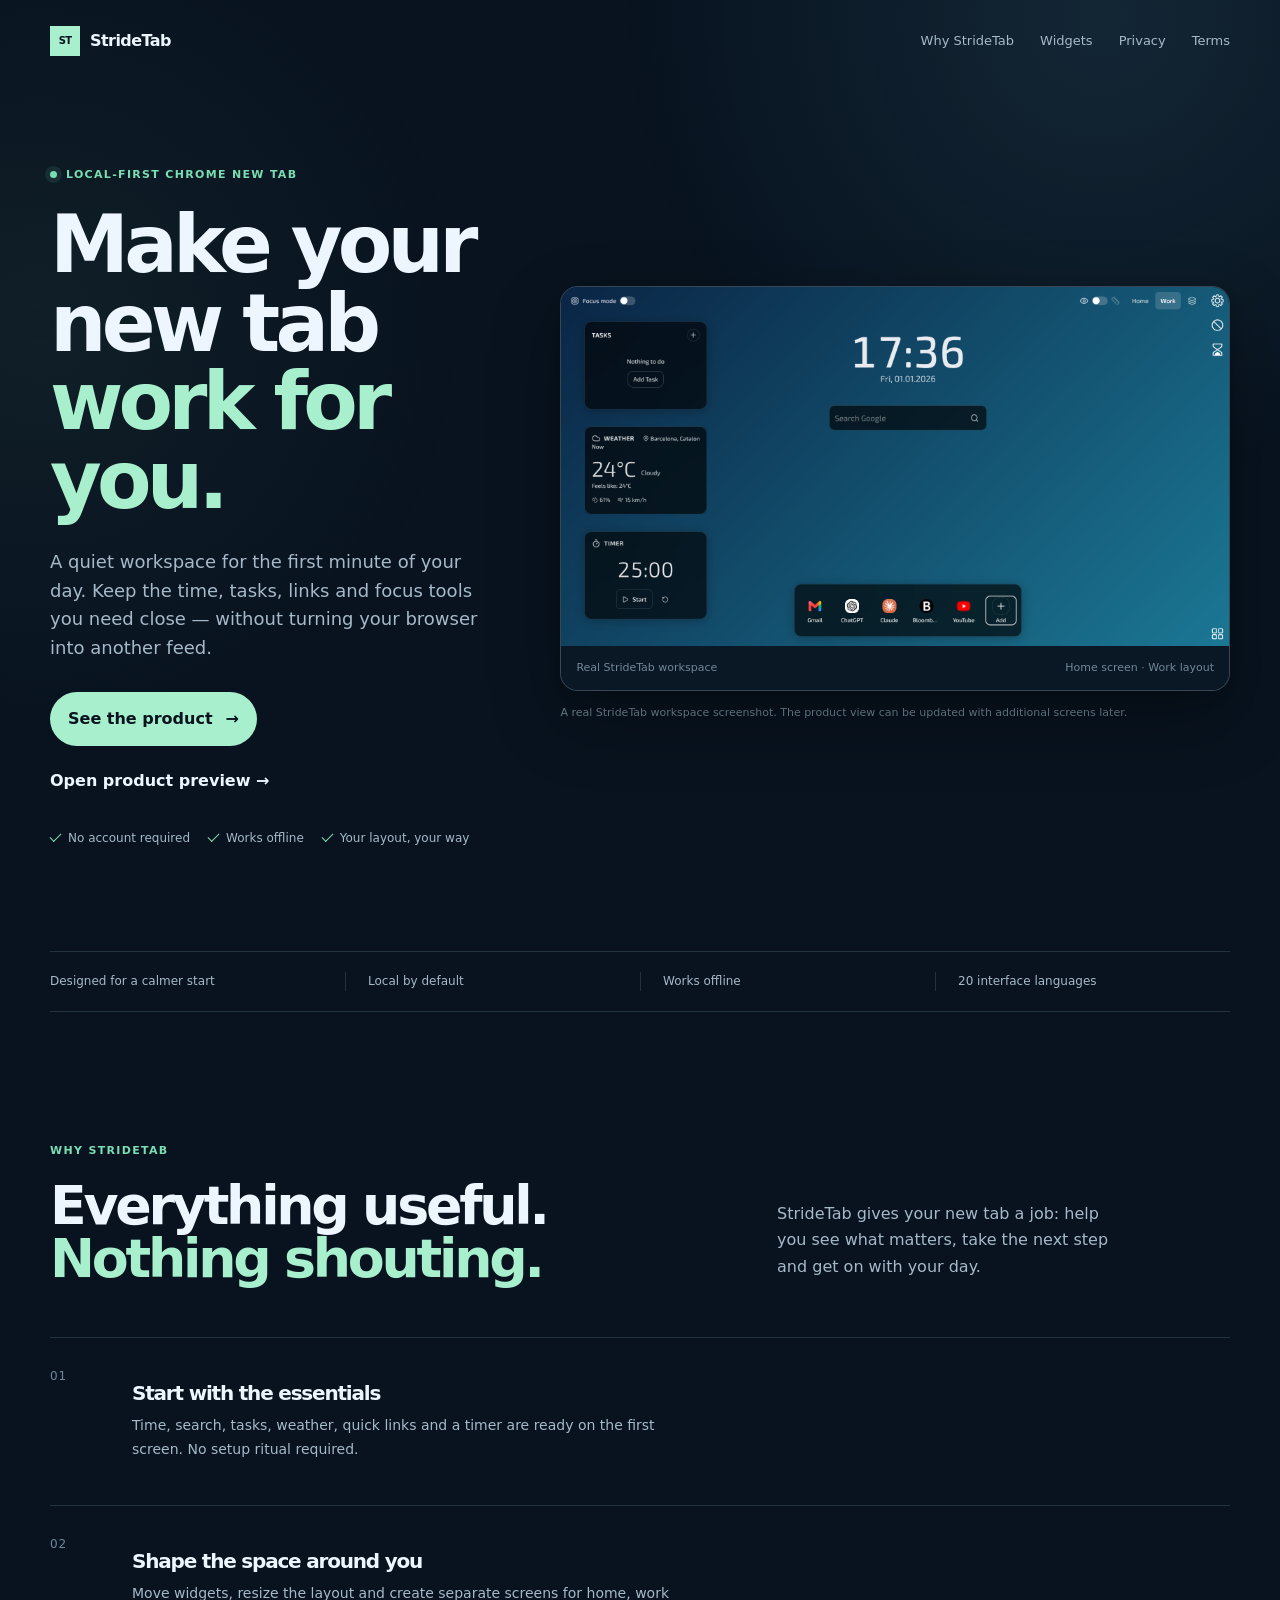
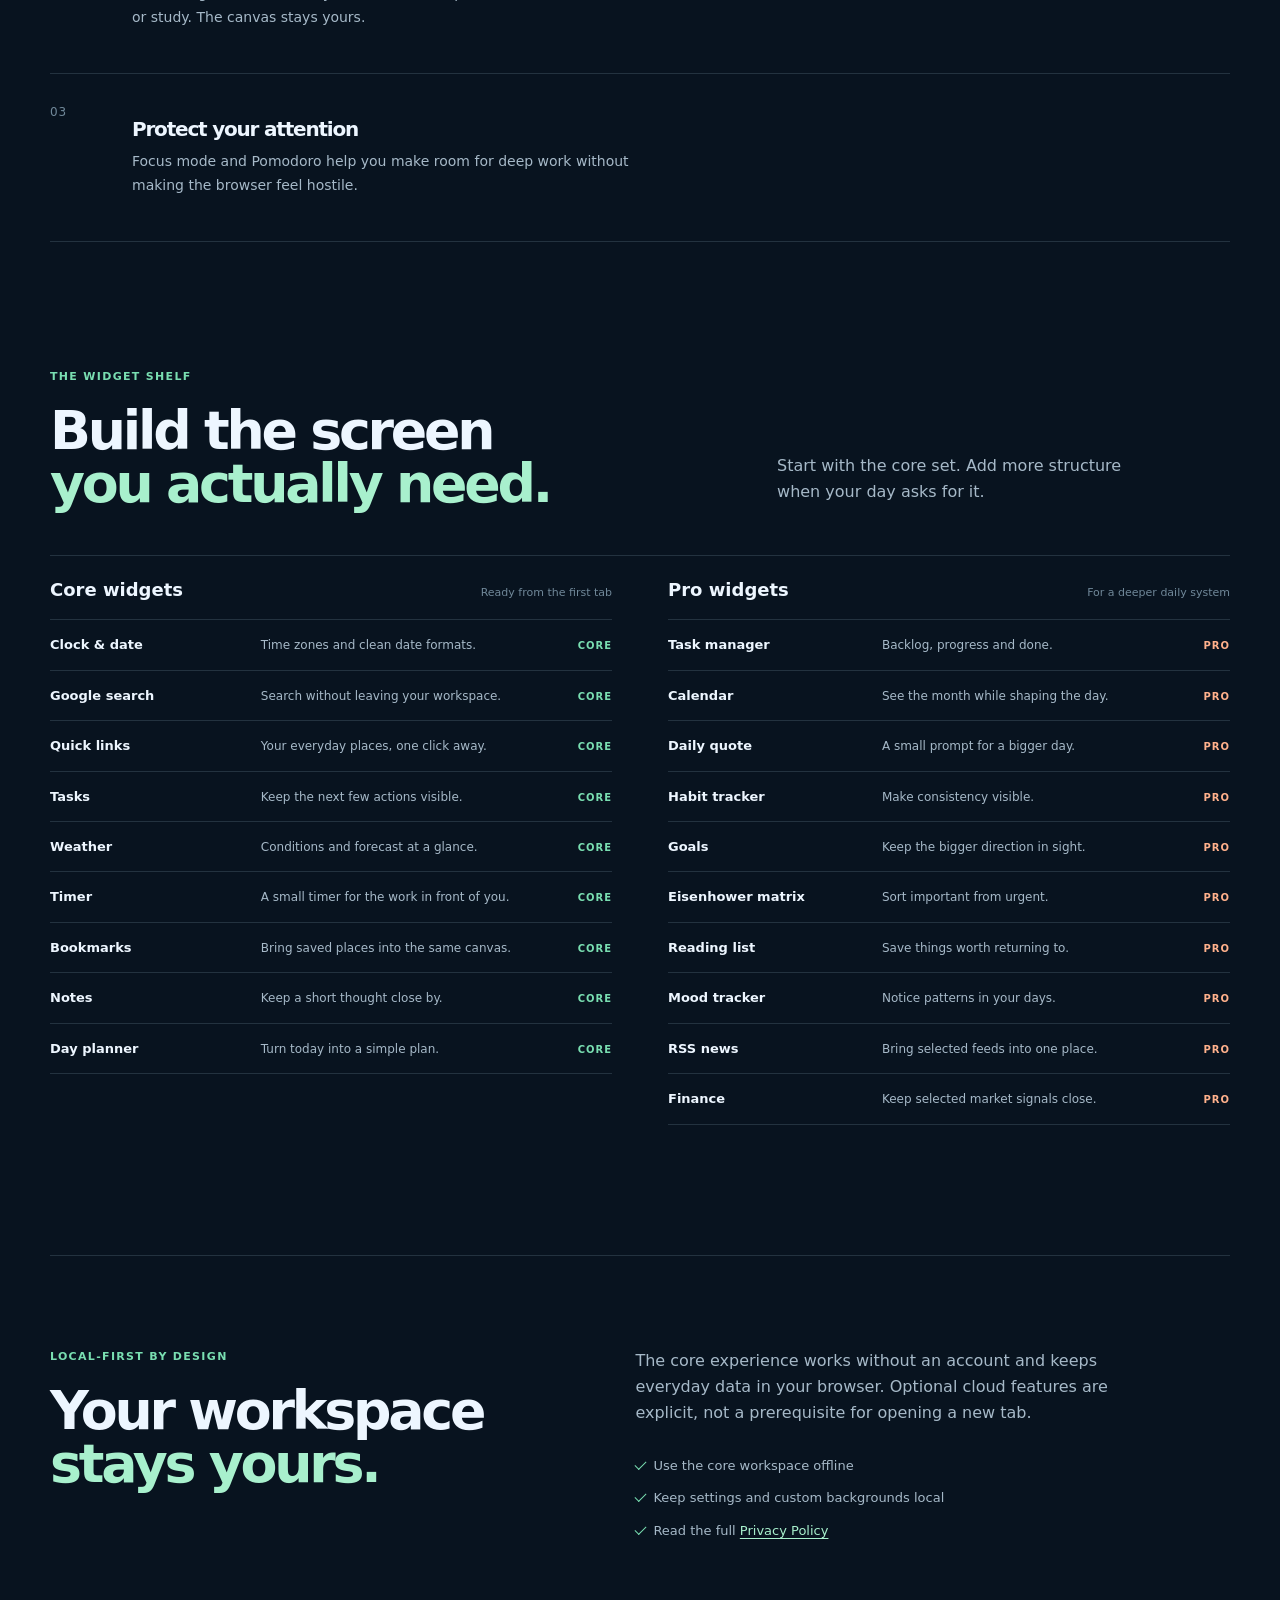
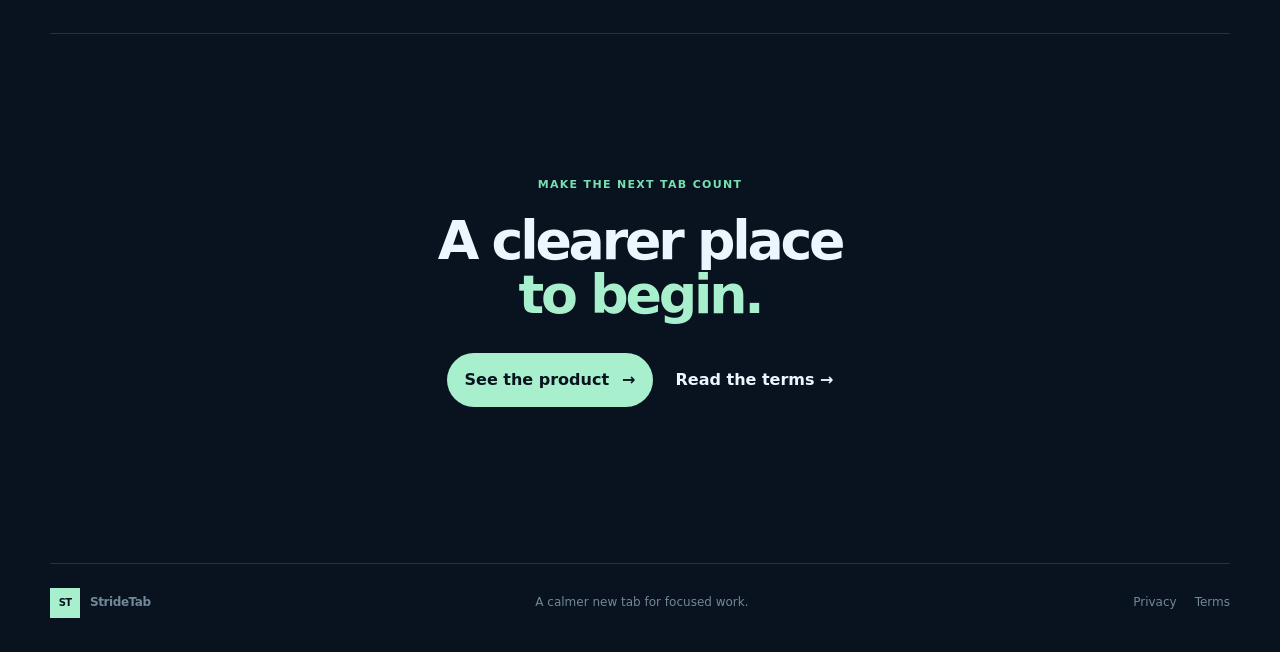
==== commit cc6cce22: "Simplify landing page composition" ====
--- a/index.html
+++ b/index.html
@@ -5,7 +5,7 @@
     <meta name="viewport" content="width=device-width, initial-scale=1" />
     <meta name="description" content="StrideTab is a local-first Chrome new tab for time, tasks, links and focus." />
     <title>StrideTab — Make your new tab work for you</title>
-    <link rel="stylesheet" href="styles.css?v=20260918" />
+    <link rel="stylesheet" href="styles.css?v=20260922" />
   </head>
   <body>
     <a class="skip-link" href="#main">Skip to content</a>
@@ -55,16 +55,9 @@
           <p>StrideTab gives your new tab a job: help you see what matters, take the next step and get on with your day.</p>
         </div>
         <div class="feature-list">
-          <article class="feature-row"><span class="feature-number">01</span><div><h3>Start with the essentials</h3><p>Time, search, tasks, weather, quick links and a timer are ready on the first screen. No setup ritual required.</p></div><span class="feature-symbol feature-symbol-clock" aria-hidden="true"></span></article>
-          <article class="feature-row"><span class="feature-number">02</span><div><h3>Shape the space around you</h3><p>Move widgets, resize the layout and create separate screens for home, work or study. The canvas stays yours.</p></div><span class="feature-symbol feature-symbol-grid" aria-hidden="true"></span></article>
-          <article class="feature-row"><span class="feature-number">03</span><div><h3>Protect your attention</h3><p>Focus mode and Pomodoro help you make room for deep work without making the browser feel hostile.</p></div><span class="feature-symbol feature-symbol-focus" aria-hidden="true"></span></article>
-        </div>
-      </section>
-
-      <section class="workspace-section section-wrap">
-        <div class="workspace-panel">
-          <div class="workspace-copy"><p class="section-kicker">A workspace, not a feed</p><h2>Open a tab.<br /><span>Know where to begin.</span></h2><p>Keep the small signals of your day in one view, then let the rest of the browser stay out of the way.</p><a class="text-link" href="preview.html">See the default workspace <span aria-hidden="true">→</span></a></div>
-          <div class="layout-diagram" aria-hidden="true"><span class="diagram-clock"></span><span class="diagram-tasks"></span><span class="diagram-weather"></span><span class="diagram-search"></span><span class="diagram-links"></span></div>
+          <article class="feature-row"><span class="feature-number">01</span><div><h3>Start with the essentials</h3><p>Time, search, tasks, weather, quick links and a timer are ready on the first screen. No setup ritual required.</p></div></article>
+          <article class="feature-row"><span class="feature-number">02</span><div><h3>Shape the space around you</h3><p>Move widgets, resize the layout and create separate screens for home, work or study. The canvas stays yours.</p></div></article>
+          <article class="feature-row"><span class="feature-number">03</span><div><h3>Protect your attention</h3><p>Focus mode and Pomodoro help you make room for deep work without making the browser feel hostile.</p></div></article>
         </div>
       </section>
 
--- a/styles.css
+++ b/styles.css
@@ -242,30 +242,9 @@
 .section-kicker { margin: 0 0 18px; }
 .section-heading > p { max-width: 350px; margin: 0 0 5px; color: var(--muted); font-size: 16px; }
 .feature-list { border-top: 1px solid var(--line); }
-.feature-row { display: grid; grid-template-columns: 58px 1fr 80px; gap: 24px; align-items: center; min-height: 168px; padding: 25px 0; border-bottom: 1px solid var(--line); }
+.feature-row { display: grid; grid-template-columns: 58px 1fr; gap: 24px; align-items: center; min-height: 168px; padding: 25px 0; border-bottom: 1px solid var(--line); }
 .feature-number { align-self: start; padding-top: 4px; color: var(--faint); font-size: 12px; letter-spacing: 0.08em; }
 .feature-row p { max-width: 550px; margin: 10px 0 0; color: var(--muted); font-size: 14px; }
-.feature-symbol { position: relative; justify-self: end; width: 60px; height: 60px; color: var(--mint-strong); opacity: 0.8; }
-.feature-symbol-clock { border: 1px solid currentColor; border-radius: 50%; }
-.feature-symbol-clock::before { position: absolute; top: 14px; left: 29px; width: 1px; height: 17px; content: ""; background: currentColor; }
-.feature-symbol-clock::after { position: absolute; top: 30px; left: 29px; width: 13px; height: 1px; content: ""; background: currentColor; transform: rotate(24deg); transform-origin: left; }
-.feature-symbol-grid { border: 1px solid currentColor; background: linear-gradient(90deg, transparent 31%, currentColor 32%, currentColor 34%, transparent 35%, transparent 65%, currentColor 66%, currentColor 68%, transparent 69%), linear-gradient(0deg, transparent 31%, currentColor 32%, currentColor 34%, transparent 35%, transparent 65%, currentColor 66%, currentColor 68%, transparent 69%); }
-.feature-symbol-focus { border: 1px solid currentColor; border-radius: 50%; }
-.feature-symbol-focus::before, .feature-symbol-focus::after { position: absolute; content: ""; border: 1px solid currentColor; border-radius: 50%; }
-.feature-symbol-focus::before { inset: 13px; }
-.feature-symbol-focus::after { inset: 26px; background: currentColor; }
-.workspace-section { padding: 0 0 130px; }
-.workspace-panel { display: grid; grid-template-columns: 0.9fr 1.1fr; min-height: 430px; overflow: hidden; background: var(--surface); border: 1px solid var(--line); }
-.workspace-copy { display: flex; flex-direction: column; align-items: flex-start; justify-content: center; padding: 60px; border-right: 1px solid var(--line); }
-.workspace-copy > p:not(.section-kicker) { max-width: 330px; margin: 24px 0 30px; color: var(--muted); }
-.layout-diagram { position: relative; min-height: 430px; overflow: hidden; background: linear-gradient(135deg, #0e2c4b, #145f75); }
-.layout-diagram::before { position: absolute; inset: 0; content: ""; opacity: 0.35; background: radial-gradient(circle at 64% 15%, rgba(180, 242, 255, 0.4), transparent 24%), repeating-linear-gradient(90deg, transparent 0 39px, rgba(255, 255, 255, 0.08) 40px), repeating-linear-gradient(0deg, transparent 0 39px, rgba(255, 255, 255, 0.08) 40px); }
-.layout-diagram span { position: absolute; display: block; background: rgba(3, 24, 46, 0.48); border: 1px solid rgba(235, 250, 255, 0.22); border-radius: 9px; }
-.diagram-clock { top: 56px; right: 18%; width: 230px; height: 95px; }
-.diagram-tasks { top: 36px; left: 7%; width: 140px; height: 122px; }
-.diagram-weather { top: 179px; left: 7%; width: 140px; height: 105px; }
-.diagram-search { top: 181px; right: 18%; width: 230px; height: 42px; }
-.diagram-links { right: 16%; bottom: 54px; left: 25%; height: 68px; }
 .widget-section { padding: 0 0 130px; }
 .section-heading-compact { margin-bottom: 44px; }
 .widget-list { display: grid; grid-template-columns: 1fr 1fr; gap: 56px; border-top: 1px solid var(--line); }
@@ -321,7 +300,6 @@
   .hero-copy { max-width: 680px; }
   .hero-visual { max-width: 760px; }
   .section-heading { grid-template-columns: 1fr 0.8fr; gap: 35px; }
-  .workspace-copy { padding: 42px; }
   .product-shell-large .product-canvas { height: 500px; }
   .product-shell-large .screen-card { width: 190px; }
   .product-shell-large .tasks-card { left: 28px; }
@@ -345,12 +323,7 @@
   .section-heading { display: block; }
   .section-heading > p { margin-top: 25px; }
   .feature-section { padding: 100px 0; }
-  .feature-row { grid-template-columns: 36px 1fr 58px; gap: 15px; min-height: 150px; }
-  .feature-symbol { width: 50px; height: 50px; }
-  .workspace-section { padding-bottom: 100px; }
-  .workspace-panel { grid-template-columns: 1fr; }
-  .workspace-copy { min-height: 360px; border-right: 0; border-bottom: 1px solid var(--line); }
-  .layout-diagram { min-height: 330px; }
+  .feature-row { grid-template-columns: 36px 1fr; gap: 15px; min-height: 150px; }
   .widget-section { padding-bottom: 100px; }
   .widget-list { grid-template-columns: 1fr; gap: 38px; }
   .privacy-section { grid-template-columns: 1fr; gap: 34px; padding: 72px 0; }
@@ -395,7 +368,6 @@
   .product-caption { padding: 0 10px; font-size: 9px; }
   .product-caption span:last-child { display: none; }
   .feature-row { grid-template-columns: 28px 1fr; }
-  .feature-symbol { display: none; }
   .widget-group li { grid-template-columns: 1fr auto; gap: 4px 12px; }
   .widget-group li span { grid-column: 1 / -1; }
   .site-footer { align-items: flex-start; flex-direction: column; }
